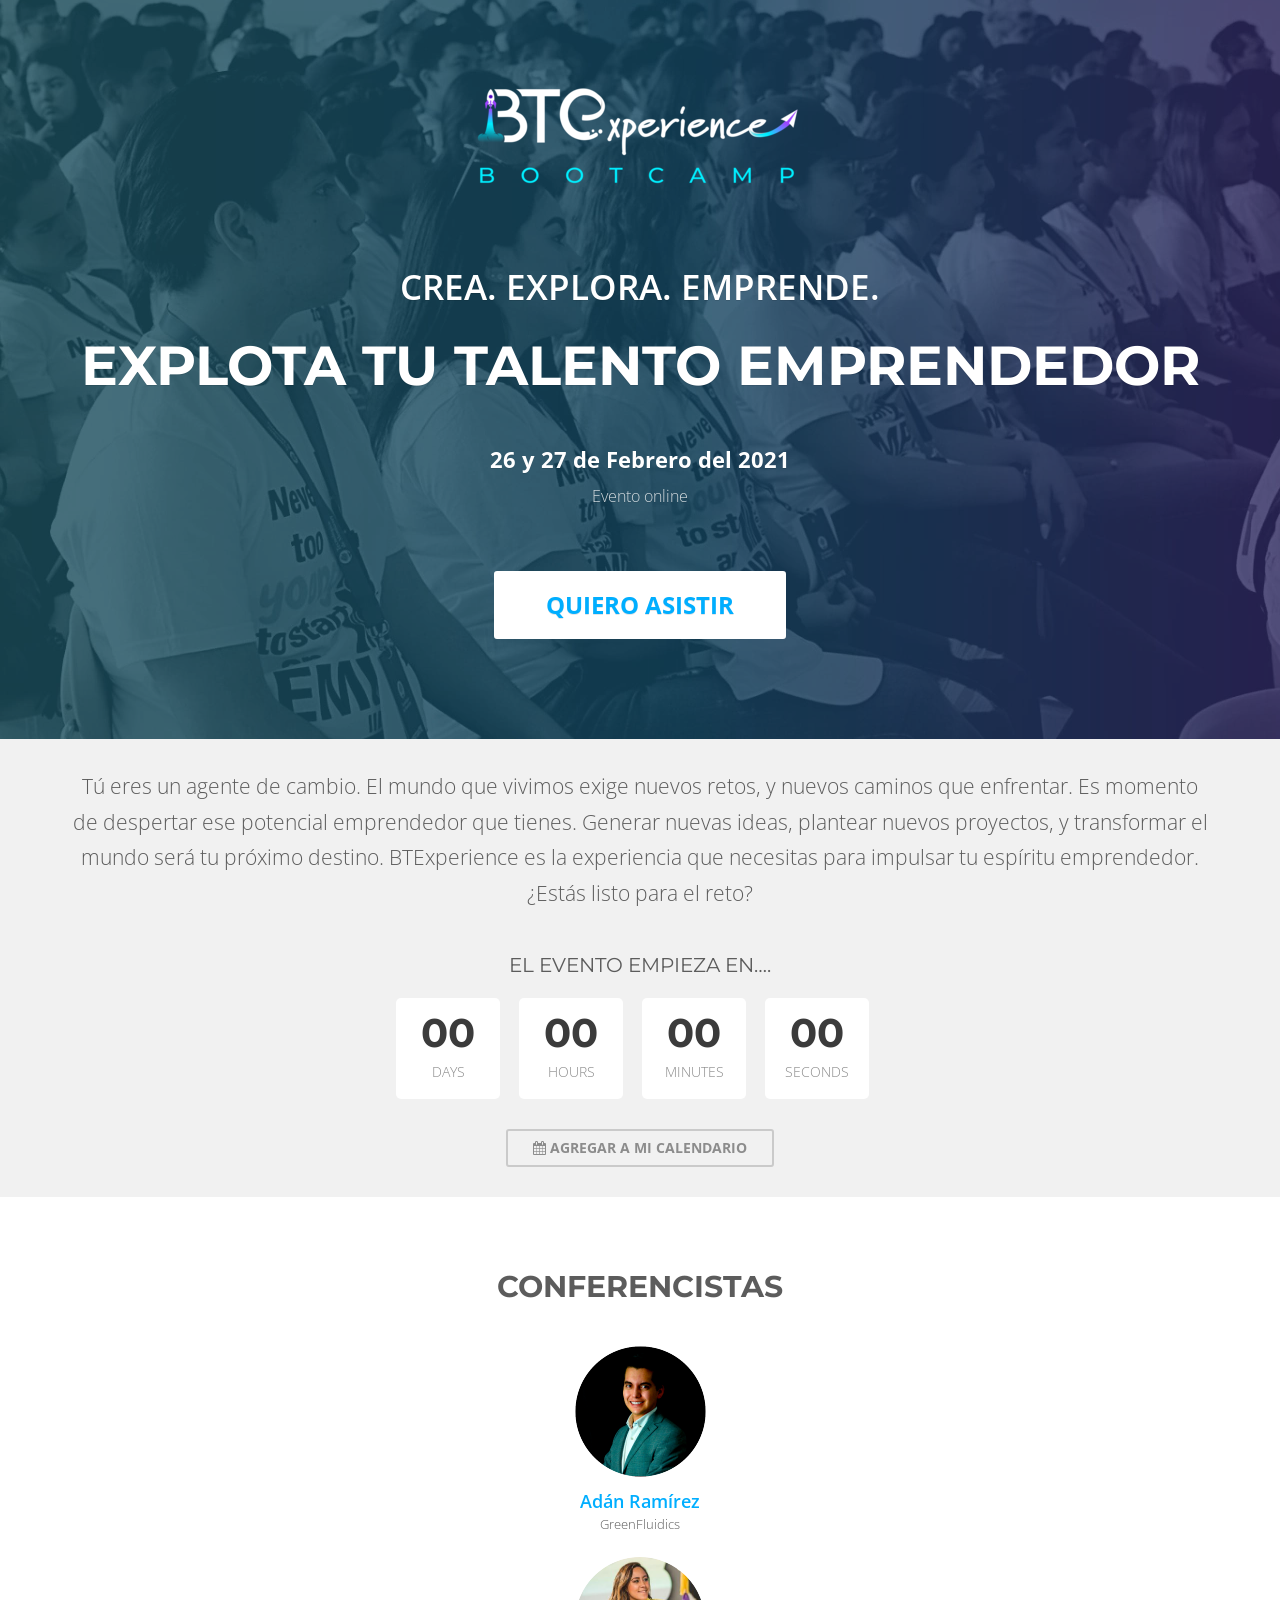
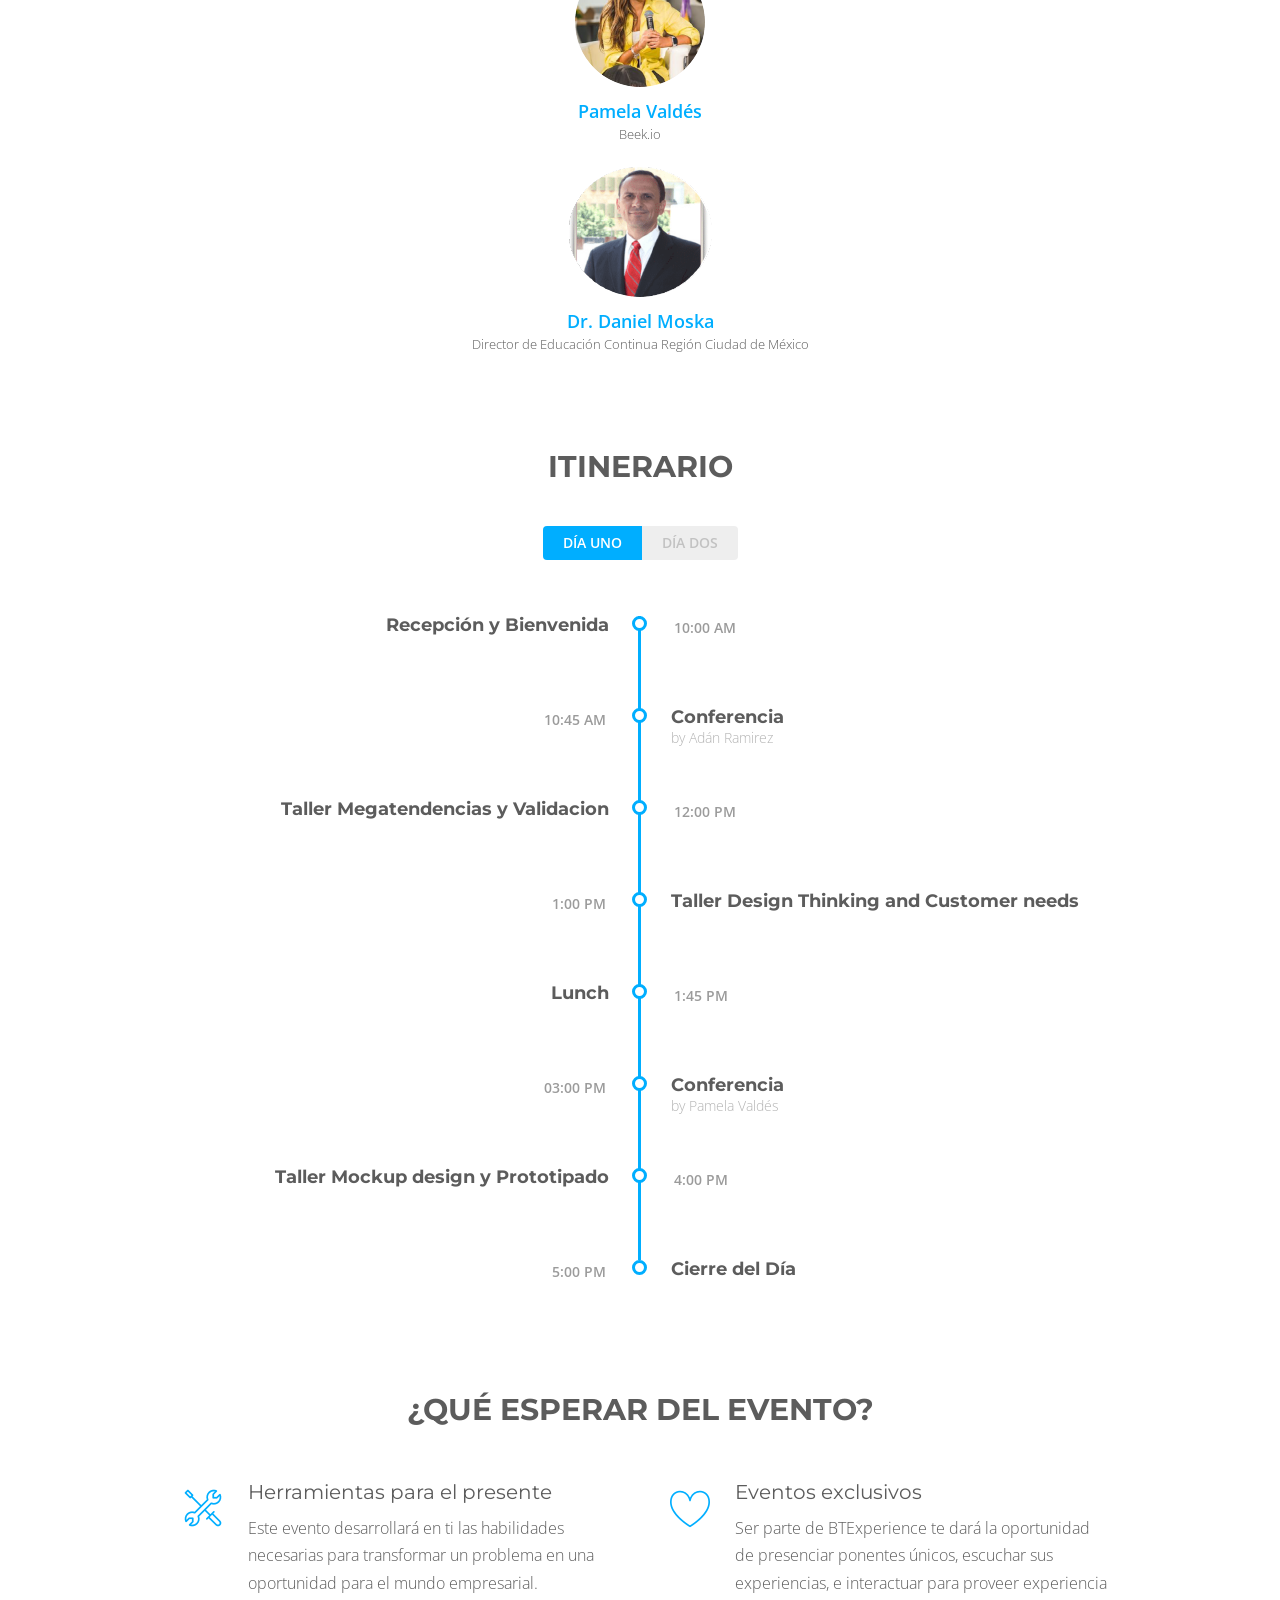
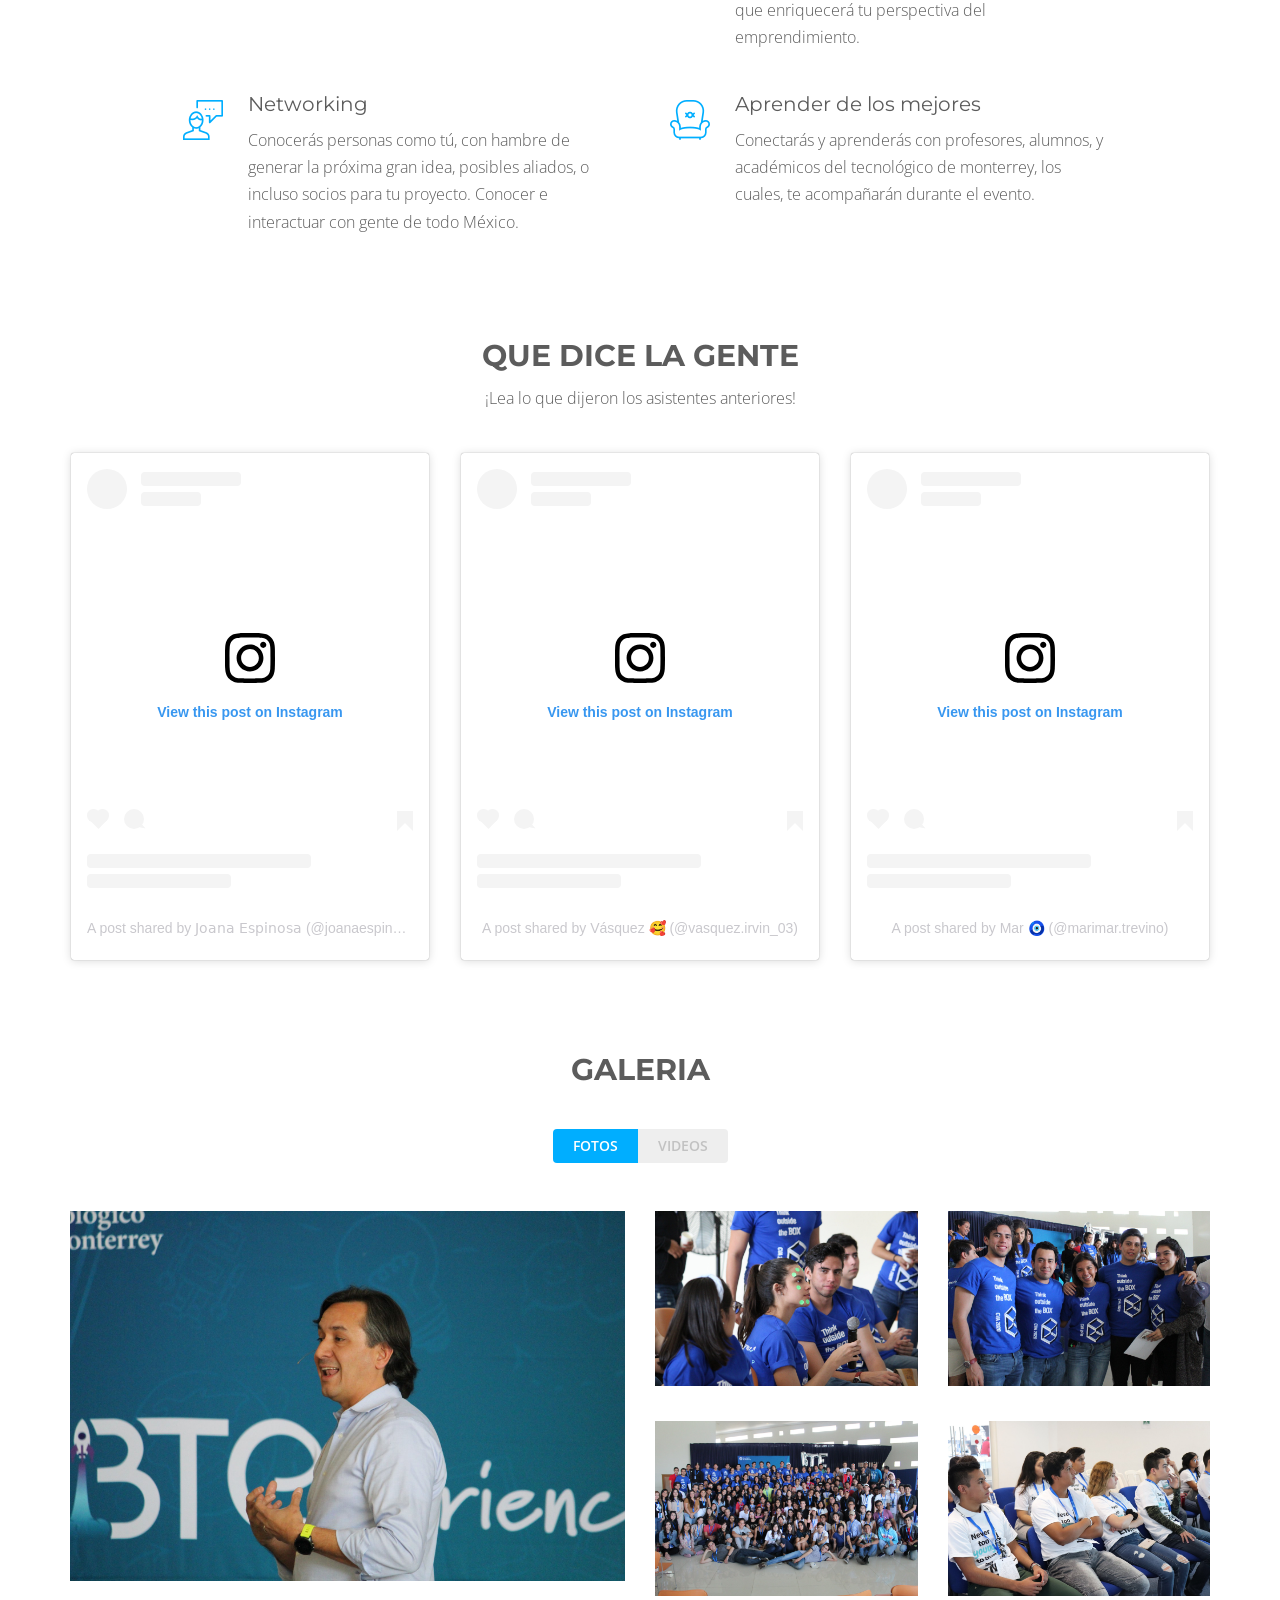
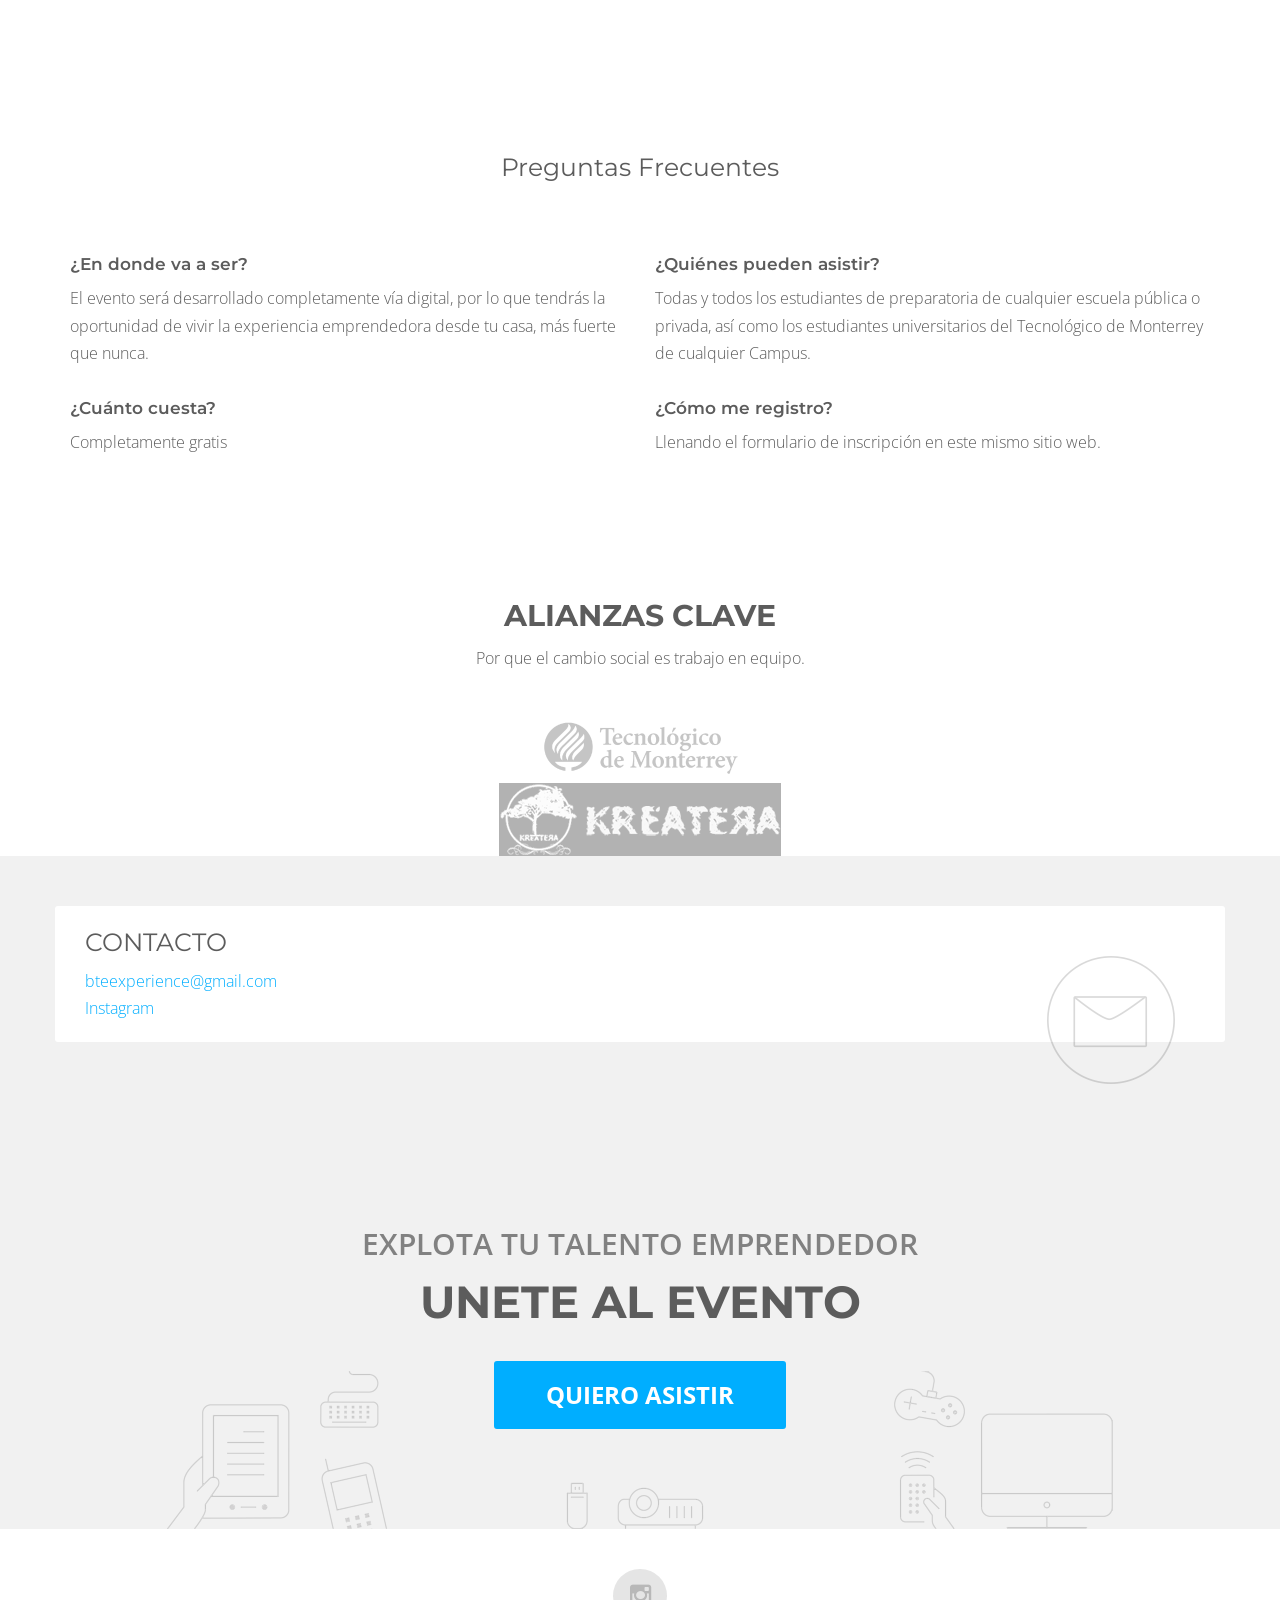
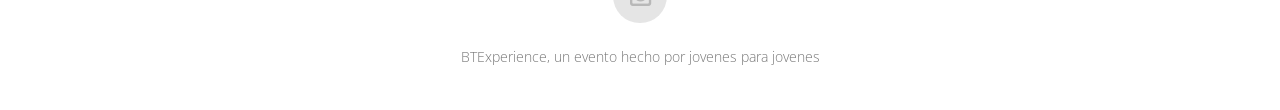
==== index.html @ 0e499519 "enlace a alianzas clave" ====
<!DOCTYPE html>
<html lang="es">

<head>
  <meta charset="UTF-8">
  <meta http-equiv="X-UA-Compatible" content="IE=edge">
  <meta name="viewport" content="width=device-width, initial-scale=1.0, maximum-scale=1.0, user-scalable=no">

  <meta name="author" content="BTExperience">
  <meta name="description"
    content="BTExperience Bootcamp Digital 2021 es la experiencia que necesitas 
    para impulsar tu espíritu emprendedor.">
  <meta name="keywords" content="BTExperience, Bootcamp, Digital, emprendedor">

  <script src="/cdn-cgi/apps/head/OkbNSnEV_PNHTKP2_EYPrFNyZ8Q.js"></script>
  <!-- <link rel="shortcut icon" href="/images/favicon.ico"> -->
  <link rel="icon" href="images/iconr.png">
  <title>BTExperience Online Bootcamp</title>

  <link href="css/bootstrap.min.css" rel="stylesheet">

  <link href='https://fonts.googleapis.com/css?family=Open+Sans:300,600' rel='stylesheet' type='text/css'>
  <link href='https://fonts.googleapis.com/css?family=Montserrat:400,700' rel='stylesheet' type='text/css'>

  <link href="css/plugins/animate.css" rel="stylesheet">
  <link href="css/plugins/slick.css" rel="stylesheet">
  <link href="css/plugins/magnific-popup.css" rel="stylesheet">
  <link href="css/plugins/font-awesome.css" rel="stylesheet">
  <link href="css/plugins/streamline-icons.css" rel="stylesheet">

  <link href="css/event.css" rel="stylesheet">


  <link href="css/themes/blue.css" rel="stylesheet">




  <!--[if lt IE 9]>
  <script src="js/ie/respond.min.js"></script>
  <![endif]-->

  <script src="js/modernizr.min.js"></script>

  <script src="js/plugins/pace.js"></script>
</head>

<body class="animate-page" data-spy="scroll" data-target="#navbar" data-offset="100">

  <div id="fb-root"></div>
  <script async defer src="https://connect.facebook.net/en_US/sdk.js#xfbml=1&version=v3.2"></script>
  <div class="preloader"></div>

  <nav class="navbar navbar-default navbar-fixed-top reveal-menu js-reveal-menu reveal-menu-hidden">
    <div class="container">
      <div class="navbar-header">
        <button type="button" class="navbar-toggle collapsed" data-toggle="collapse" data-target="#navbar"
          aria-expanded="false" aria-controls="navbar">
          <span class="sr-only">Toggle navigation</span>
          <span class="icon-bar"></span>
          <span class="icon-bar"></span>
          <span class="icon-bar"></span>
        </button>
        <a class="navbar-brand" href="#"><img src="images/BTExperience-logo-dark.png" alt="Gather"> </a>
      </div>
      <div id="navbar" class="navbar-collapse collapse">
        <ul class="nav navbar-nav navbar-right">
          <li class="active"><a href="#top">Home</a></li>
          <li><a href="#speakers">Conferencistas</a></li>
          <li><a href="#schedule">Itinerario</a></li>
          <li><a href="#gallery">Galeria</a></li>
          <li><a href="#sponsors" class="hidden-sm">Alianzas Clave</a></li>
          <li><a href="#contacto">Contacto</a></li>
          
        </ul>
      </div>

    </div>
  </nav>

  <header id="top" class="header-video-module">
    <div class="video-container">
        <div class="header">
            <div class="container">
                <div class="header_top-bg">
                    <div class="logo">
                        <a href="#"><img src="images/BTExperience-logo.png" alt="event-logo"></a>
                    </div>
                </div>
                <h3 class="headline-support wow fadeInDown">CREA. EXPLORA. EMPRENDE.</h3>
                <h1 class="headline wow fadeInDown" data-wow-delay="0.1s">EXPLOTA TU TALENTO EMPRENDEDOR</h1>
                <div class="when_where wow fadeIn" data-wow-delay="0.4s">
                    <p class="event_when">26 y 27 de Febrero del 2021</p>
                    <p class="event_where">Evento online</p>
                </div>
                <div class="header_bottom-bg">
                    <a class="btn btn-default btn-xl wow zoomIn" data-wow-delay="0.3s" href="#" data-toggle="modal" data-target="#register-now">Quiero asistir</a>
                    <!-- <p class="cta_urgency wow fadeIn" data-wow-delay="0.5s"><small>Hurry up, Only few seats</small></p> -->
                </div>
            </div>

        </div>
        <div class="filter"></div>
        <video autoplay loop class="fillWidth video-header">
          <source src="video/event-video.mp4" type="video/mp4"/>
          <source src="video/event-video.webm" type="video/webm"/>
        </video>
        <div class="poster hidden">
            <img src="video/event-video.gif" alt="event video poster">
        </div>
    </div>
</header>


  <section class="highlight">
    <div class="container">
      <p class="lead text-center">Tú eres un agente de cambio. El mundo que vivimos exige nuevos retos, 
        y nuevos caminos que enfrentar. Es momento de despertar ese potencial emprendedor 
        que tienes. Generar nuevas ideas, plantear nuevos proyectos, y transformar 
        el mundo será tu próximo destino. BTExperience es la experiencia que necesitas 
        para impulsar tu espíritu emprendedor. ¿Estás listo para el reto?</p>
      <div class="countdown_wrap">
        <h6 class="countdown_title text-center">EL EVENTO EMPIEZA EN….</h6>

        <ul id="countdown" data-event-date="26 february 2021 09:45:00">
          <li class="wow zoomIn" data-wow-delay="0s"> <span class="days">00</span>
            <p class="timeRefDays">days</p>
          </li>
          <li class="wow zoomIn" data-wow-delay="0.2s"> <span class="hours">00</span>
            <p class="timeRefHours">hours</p>
          </li>
          <li class="wow zoomIn" data-wow-delay="0.4s"> <span class="minutes">00</span>
            <p class="timeRefMinutes">minutes</p>
          </li>
          <li class="wow zoomIn" data-wow-delay="0.6s"> <span class="seconds">00</span>
            <p class="timeRefSeconds">seconds</p>
          </li>
        </ul>
      </div>

      <div class="text-center">

        <span class="addtocalendar atc-style-theme">
          <a class="atcb-link"><i class="fa fa-calendar"> </i> Agregar a mi calendario</a>
          <var class="atc_event">
            <var class="atc_date_start">2021-02-26 9:45:00</var>
            <var class="atc_date_end">2021-02-27 18:45:00</var>
            <var class="atc_timezone">Mexico</var>
            <var class="atc_title">BTExperience Online Bootcamp</var>
            <!--<var class="atc_description">Gather is a responsive event template with many awesome features including add
              to my calendar feature. Awesome. huh?</var> -->
            <var class="atc_location">Online Event</var>
            <var class="atc_organizer"></var>
            <var class="atc_organizer_email"><a href="/cdn-cgi/l/email-protection" class="__cf_email__"
                data-cfemail="d3a7b6a0a793a0a6a1b9baa7bbb0a7bfaafdbabd">[email&#160;protected]</a></var>
          </var>
        </span>
      </div>
    </div>

  </section>


  <section class="speakers" id="speakers">
    <div class="container">
      <div class="section-title wow fadeInUp">
        <h4>CONFERENCISTAS</h4>
      </div>
      <div class="speaker-slider">
        <div class="speaker-info wow fadeIn" data-wow-delay="0s">
          <img src="images/avatar_1.png" alt="avatar" class="img-responsive center-block">
          <a href="https://www.instagram.com/p/CKnIRhasfjG/"><p>
            Adán Ramírez
          </p></a>
          <span>GreenFluidics</span>
        </div>

        <div class="speaker-info wow fadeIn" data-wow-delay="0.1s">
          <img src="images/avatar_2.png" alt="avatar" class="img-responsive center-block">
          <a href="https://www.instagram.com/p/CKnJrDdMVq1/"><p>Pamela Valdés</p></a>
          <span>Beek.io</span>
        </div>

        <div class="speaker-info wow fadeIn" data-wow-delay="0.2s">
          <img src="images/avatar_3.png" alt="avatar" class="img-responsive center-block">
          <a href="https://www.instagram.com/p/CKnKHfPMB8P/"><p>Dr. Daniel Moska</p></a>
          <span>Director de Educación Continua Región Ciudad de México</span>
        </div>

        <!--
        <div class="speaker-info wow fadeIn" data-wow-delay="0.3s">
          <img src="images/avatar_4.png" alt="avatar" class="img-responsive center-block">
          <p>Cody Nesbit</p>
          <span>Washington post</span>
        </div>

        <div class="speaker-info wow fadeIn" data-wow-delay="0.4s">
          <img src="images/avatar_5.png" alt="avatar" class="img-responsive center-block">
          <p>Carol Wood</p>
          <span>Etsy.com</span>
        </div> -->

        </div>
    </div>

  </section>


  <section class="schedule" id="schedule">
    <div class="container">
      <div class="section-title wow fadeInUp">
        <h4>ITINERARIO</h4>
      </div>
      <div class="nav-center">

        <ul class="nav nav-pills" role="tablist" id="schedule-tabs">
          <li role="presentation" class="active"><a href="#day1" aria-controls="day1" role="tab" data-toggle="tab">Día
              Uno</a></li>
          <li role="presentation"><a href="#day2" aria-controls="day2" role="tab" data-toggle="tab">Día Dos</a></li>

        </ul>
      </div>

      <div class="tab-content">
        <div role="tabpanel" class="tab-pane active" id="day1">

          <section class="timeline">
            <div class="timeline-block">
              <div class="timeline-bullet wow zoomIn" data-wow-delay="0s">
              </div>

              <div class="timeline-content">
                <h2 class="wow flipInX" data-wow-delay="0.3s"> Recepción y Bienvenida</h2>
                <span class="date wow flipInX" data-wow-delay="0.3s">10:00 AM</span>
              </div>

            </div>

            <div class="timeline-block">
              <div class="timeline-bullet wow zoomIn" data-wow-delay="0s">
              </div>

              <div class="timeline-content">
                <h2 class="wow flipInX" data-wow-delay="0.3s"> Conferencia</h2>
                <p class="wow flipInX" data-wow-delay="0.3s">by Adán Ramirez</p>
                <span class="date wow flipInX" data-wow-delay="0.3s">10:45 AM</span>
              </div>

            </div>

            <div class="timeline-block">
              <div class="timeline-bullet wow zoomIn" data-wow-delay="0s">
              </div>

              <div class="timeline-content">
                <h2 class="wow flipInX" data-wow-delay="0.3s"> Taller Megatendencias y Validacion</h2>
                <!-- <p class="wow flipInX" data-wow-delay="0.3s">by George Burton</p> -->
                <span class="date wow flipInX" data-wow-delay="0.3s">12:00 PM</span>
              </div>

            </div>

            <div class="timeline-block">
              <div class="timeline-bullet wow zoomIn" data-wow-delay="0s">
              </div>

              <div class="timeline-content">
                <h2 class="wow flipInX" data-wow-delay="0.3s">Taller Design Thinking and Customer needs</h2>
                <!-- <p class="wow flipInX" data-wow-delay="0.3s">by Carol Wood </p> -->
                <span class="date wow flipInX" data-wow-delay="0.3s">1:00 PM</span>
              </div>

            </div>

            <div class="timeline-block">
              <div class="timeline-bullet wow zoomIn" data-wow-delay="0s">
              </div>

              <div class="timeline-content">
                <h2 class="wow flipInX" data-wow-delay="0.3s"> Lunch</h2>
                <span class="date wow flipInX" data-wow-delay="0.3s">1:45 PM</span>
              </div>

            </div>

            <div class="timeline-block">
              <div class="timeline-bullet wow zoomIn" data-wow-delay="0s">
              </div>

              <div class="timeline-content">
                <h2 class="wow flipInX" data-wow-delay="0.3s"> Conferencia</h2>
                <p class="wow flipInX" data-wow-delay="0.3s">by Pamela Valdés</p>
                <span class="date wow flipInX" data-wow-delay="0.3s">03:00 PM</span>
              </div>

            </div>

            <div class="timeline-block">
              <div class="timeline-bullet wow zoomIn" data-wow-delay="0s">
              </div>

              <div class="timeline-content">
                <h2 class="wow flipInX" data-wow-delay="0.3s"> Taller Mockup design y Prototipado</h2>
                <span class="date wow flipInX" data-wow-delay="0.3s">4:00 PM</span>
              </div>

            </div>
            
            <div class="timeline-block">
              <div class="timeline-bullet wow zoomIn" data-wow-delay="0s">
              </div>

              <div class="timeline-content">
                <h2 class="wow flipInX" data-wow-delay="0.3s">Cierre del Día</h2>
                <span class="date wow flipInX" data-wow-delay="0.3s">5:00 PM</span>
              </div>

            </div>


          </section>


        </div>
        <div role="tabpanel" class="tab-pane" id="day2">

          <section class="timeline">
            <div class="timeline-block">
              <div class="timeline-bullet">
              </div>

              <div class="timeline-content">
                <h2>Recepción</h2>
                <span class="date">10:00 AM</span>
              </div>

            </div>

            <div class="timeline-block">
              <div class="timeline-bullet">
              </div>

              <div class="timeline-content">
                <h2>Taller Modelos de Negocio</h2>
                <span class="date">10:30 AM</span>
              </div>

            </div>

            <div class="timeline-block">
              <div class="timeline-bullet">
              </div>

              <div class="timeline-content">
                <h2>Taller Storytelling y Pitch</h2>
                <span class="date">11:30 AM</span>
              </div>

            </div>

            <div class="timeline-block">
              <div class="timeline-bullet">
              </div>

              <div class="timeline-content">
                <h2>Sesión de Trabajo</h2>
                <span class="date">12:30 PM</span>
              </div>

            </div>

            
            <div class="timeline-block">
              <div class="timeline-bullet">
              </div>

              <div class="timeline-content">
                <h2>Beca Talento Emprendedor</h2>
                <span class="date">3:00 PM</span>
              </div>

            </div>
            
            <div class="timeline-block">
              <div class="timeline-bullet">
              </div>

              <div class="timeline-content">
                <h2>Mejor o Diferente</h2>
                <p>by Dr. Daniel Moska</p>
                <span class="date">3:30 PM</span>
              </div>

            </div>

            <div class="timeline-block">
              <div class="timeline-bullet">
              </div>

              <div class="timeline-content">
                <h2>Cierre del Evento</h2>
                <span class="date">4:30 PM</span>
              </div>
            </div>
          </section>


        </div>

      </div>
    </div>

  </section>



  <section class="benefits">
    <div class="container">
      <div class="section-title wow fadeInUp">
        <h4>¿QUÉ ESPERAR DEL EVENTO?</h4>
      </div>
      <div class="row">
        <div class="col-md-10 col-md-offset-1">
          <div class="row">
            <div class="col-sm-6">
              <div class="benefit-item wow fadeInLeft">
                <div class="benefit-icon"><i class="icon icon-settings-streamline-2"> </i></div>
                <h6 class="benefit-title">Herramientas para el presente </h6>
                <p>Este evento desarrollará en ti las habilidades necesarias para transformar un problema en una 
                  oportunidad para el mundo empresarial. </p>
              </div>
            </div>
            <div class="col-sm-6">
              <div class="benefit-item wow fadeInRight">
                <div class="benefit-icon"><i class="icon icon-like-love-streamline"> </i></div>
                <h6 class="benefit-title">Eventos exclusivos </h6>
                <p>Ser parte de BTExperience te dará la oportunidad de presenciar ponentes únicos,
                   escuchar sus experiencias, e interactuar para proveer experiencia que enriquecerá 
                   tu perspectiva del emprendimiento.
                </p>
              </div>
            </div>
            <div class="col-sm-6">
              <div class="benefit-item wow fadeInLeft">
                <div class="benefit-icon"> <i class="icon icon-speech-streamline-talk-user"> </i></div>
                <h6 class="benefit-title">Networking</h6>
                <p>Conocerás personas como tú, con hambre de generar la próxima gran idea, posibles aliados, 
                  o incluso socios para tu proyecto. Conocer e interactuar con gente de todo México.  </p>
              </div>
            </div>
            <div class="col-sm-6">
              <div class="benefit-item wow fadeInRight">
                <div class="benefit-icon"> <i class="icon icon-armchair-chair-streamline"> </i></div>
                <h6 class="benefit-title">Aprender de los mejores</h6>
                <p>Conectarás y aprenderás con profesores, alumnos, y académicos del tecnológico de monterrey, 
                  los cuales, te acompañarán durante el evento. </p>
              </div>
            </div>
          </div>
        </div>
      </div>
    </div>

  </section>


  <section class="embed_twitter">
    <div class="container">
      <div class="section-title wow fadeInUp">
        <h4>QUE DICE LA GENTE</h4>
        <p>¡Lea lo que dijeron los asistentes anteriores!</p>
      </div>
      <div class="row">
        <div class="col-md-4">
          <div class="embed-tweet-item wow fadeInLeft">
            <blockquote class="instagram-media" data-instgrm-captioned data-instgrm-permalink="https://www.instagram.com/p/B9wqRGiFfI5/?utm_source=ig_embed&amp;utm_campaign=loading" data-instgrm-version="13" style=" background:#FFF; border:0; border-radius:3px; box-shadow:0 0 1px 0 rgba(0,0,0,0.5),0 1px 10px 0 rgba(0,0,0,0.15); margin: 1px; max-width:540px; min-width:326px; padding:0; width:99.375%; width:-webkit-calc(100% - 2px); width:calc(100% - 2px);"><div style="padding:16px;"> <a href="https://www.instagram.com/p/B9wqRGiFfI5/?utm_source=ig_embed&amp;utm_campaign=loading" style=" background:#FFFFFF; line-height:0; padding:0 0; text-align:center; text-decoration:none; width:100%;" target="_blank"> <div style=" display: flex; flex-direction: row; align-items: center;"> <div style="background-color: #F4F4F4; border-radius: 50%; flex-grow: 0; height: 40px; margin-right: 14px; width: 40px;"></div> <div style="display: flex; flex-direction: column; flex-grow: 1; justify-content: center;"> <div style=" background-color: #F4F4F4; border-radius: 4px; flex-grow: 0; height: 14px; margin-bottom: 6px; width: 100px;"></div> <div style=" background-color: #F4F4F4; border-radius: 4px; flex-grow: 0; height: 14px; width: 60px;"></div></div></div><div style="padding: 19% 0;"></div> <div style="display:block; height:50px; margin:0 auto 12px; width:50px;"><svg width="50px" height="50px" viewBox="0 0 60 60" version="1.1" xmlns="https://www.w3.org/2000/svg" xmlns:xlink="https://www.w3.org/1999/xlink"><g stroke="none" stroke-width="1" fill="none" fill-rule="evenodd"><g transform="translate(-511.000000, -20.000000)" fill="#000000"><g><path d="M556.869,30.41 C554.814,30.41 553.148,32.076 553.148,34.131 C553.148,36.186 554.814,37.852 556.869,37.852 C558.924,37.852 560.59,36.186 560.59,34.131 C560.59,32.076 558.924,30.41 556.869,30.41 M541,60.657 C535.114,60.657 530.342,55.887 530.342,50 C530.342,44.114 535.114,39.342 541,39.342 C546.887,39.342 551.658,44.114 551.658,50 C551.658,55.887 546.887,60.657 541,60.657 M541,33.886 C532.1,33.886 524.886,41.1 524.886,50 C524.886,58.899 532.1,66.113 541,66.113 C549.9,66.113 557.115,58.899 557.115,50 C557.115,41.1 549.9,33.886 541,33.886 M565.378,62.101 C565.244,65.022 564.756,66.606 564.346,67.663 C563.803,69.06 563.154,70.057 562.106,71.106 C561.058,72.155 560.06,72.803 558.662,73.347 C557.607,73.757 556.021,74.244 553.102,74.378 C549.944,74.521 548.997,74.552 541,74.552 C533.003,74.552 532.056,74.521 528.898,74.378 C525.979,74.244 524.393,73.757 523.338,73.347 C521.94,72.803 520.942,72.155 519.894,71.106 C518.846,70.057 518.197,69.06 517.654,67.663 C517.244,66.606 516.755,65.022 516.623,62.101 C516.479,58.943 516.448,57.996 516.448,50 C516.448,42.003 516.479,41.056 516.623,37.899 C516.755,34.978 517.244,33.391 517.654,32.338 C518.197,30.938 518.846,29.942 519.894,28.894 C520.942,27.846 521.94,27.196 523.338,26.654 C524.393,26.244 525.979,25.756 528.898,25.623 C532.057,25.479 533.004,25.448 541,25.448 C548.997,25.448 549.943,25.479 553.102,25.623 C556.021,25.756 557.607,26.244 558.662,26.654 C560.06,27.196 561.058,27.846 562.106,28.894 C563.154,29.942 563.803,30.938 564.346,32.338 C564.756,33.391 565.244,34.978 565.378,37.899 C565.522,41.056 565.552,42.003 565.552,50 C565.552,57.996 565.522,58.943 565.378,62.101 M570.82,37.631 C570.674,34.438 570.167,32.258 569.425,30.349 C568.659,28.377 567.633,26.702 565.965,25.035 C564.297,23.368 562.623,22.342 560.652,21.575 C558.743,20.834 556.562,20.326 553.369,20.18 C550.169,20.033 549.148,20 541,20 C532.853,20 531.831,20.033 528.631,20.18 C525.438,20.326 523.257,20.834 521.349,21.575 C519.376,22.342 517.703,23.368 516.035,25.035 C514.368,26.702 513.342,28.377 512.574,30.349 C511.834,32.258 511.326,34.438 511.181,37.631 C511.035,40.831 511,41.851 511,50 C511,58.147 511.035,59.17 511.181,62.369 C511.326,65.562 511.834,67.743 512.574,69.651 C513.342,71.625 514.368,73.296 516.035,74.965 C517.703,76.634 519.376,77.658 521.349,78.425 C523.257,79.167 525.438,79.673 528.631,79.82 C531.831,79.965 532.853,80.001 541,80.001 C549.148,80.001 550.169,79.965 553.369,79.82 C556.562,79.673 558.743,79.167 560.652,78.425 C562.623,77.658 564.297,76.634 565.965,74.965 C567.633,73.296 568.659,71.625 569.425,69.651 C570.167,67.743 570.674,65.562 570.82,62.369 C570.966,59.17 571,58.147 571,50 C571,41.851 570.966,40.831 570.82,37.631"></path></g></g></g></svg></div><div style="padding-top: 8px;"> <div style=" color:#3897f0; font-family:Arial,sans-serif; font-size:14px; font-style:normal; font-weight:550; line-height:18px;"> View this post on Instagram</div></div><div style="padding: 12.5% 0;"></div> <div style="display: flex; flex-direction: row; margin-bottom: 14px; align-items: center;"><div> <div style="background-color: #F4F4F4; border-radius: 50%; height: 12.5px; width: 12.5px; transform: translateX(0px) translateY(7px);"></div> <div style="background-color: #F4F4F4; height: 12.5px; transform: rotate(-45deg) translateX(3px) translateY(1px); width: 12.5px; flex-grow: 0; margin-right: 14px; margin-left: 2px;"></div> <div style="background-color: #F4F4F4; border-radius: 50%; height: 12.5px; width: 12.5px; transform: translateX(9px) translateY(-18px);"></div></div><div style="margin-left: 8px;"> <div style=" background-color: #F4F4F4; border-radius: 50%; flex-grow: 0; height: 20px; width: 20px;"></div> <div style=" width: 0; height: 0; border-top: 2px solid transparent; border-left: 6px solid #f4f4f4; border-bottom: 2px solid transparent; transform: translateX(16px) translateY(-4px) rotate(30deg)"></div></div><div style="margin-left: auto;"> <div style=" width: 0px; border-top: 8px solid #F4F4F4; border-right: 8px solid transparent; transform: translateY(16px);"></div> <div style=" background-color: #F4F4F4; flex-grow: 0; height: 12px; width: 16px; transform: translateY(-4px);"></div> <div style=" width: 0; height: 0; border-top: 8px solid #F4F4F4; border-left: 8px solid transparent; transform: translateY(-4px) translateX(8px);"></div></div></div> <div style="display: flex; flex-direction: column; flex-grow: 1; justify-content: center; margin-bottom: 24px;"> <div style=" background-color: #F4F4F4; border-radius: 4px; flex-grow: 0; height: 14px; margin-bottom: 6px; width: 224px;"></div> <div style=" background-color: #F4F4F4; border-radius: 4px; flex-grow: 0; height: 14px; width: 144px;"></div></div></a><p style=" color:#c9c8cd; font-family:Arial,sans-serif; font-size:14px; line-height:17px; margin-bottom:0; margin-top:8px; overflow:hidden; padding:8px 0 7px; text-align:center; text-overflow:ellipsis; white-space:nowrap;"><a href="https://www.instagram.com/p/B9wqRGiFfI5/?utm_source=ig_embed&amp;utm_campaign=loading" style=" color:#c9c8cd; font-family:Arial,sans-serif; font-size:14px; font-style:normal; font-weight:normal; line-height:17px; text-decoration:none;" target="_blank">A post shared by 𝖩𝗈𝖺𝗇𝖺 𝖤𝗌𝗉𝗂𝗇𝗈𝗌𝖺 (@joanaespinosaa)</a></p></div></blockquote> <script async src="//www.instagram.com/embed.js"></script>
          </div>

        </div>

        <div class="col-md-4">
          <div class="embed-tweet-item wow fadeInUp">
            <blockquote class="instagram-media" data-instgrm-captioned  data-instgrm-permalink="https://www.instagram.com/p/B-JKq9gg6qL/?utm_source=ig_embed&amp;utm_campaign=loading" data-instgrm-version="13" style=" background:#FFF; border:0; border-radius:3px; box-shadow:0 0 1px 0 rgba(0,0,0,0.5),0 1px 10px 0 rgba(0,0,0,0.15); margin: 1px; max-width:540px; min-width:326px; padding:0; width:99.375%; width:-webkit-calc(100% - 2px); width:calc(100% - 2px);"><div style="padding:16px;"> <a href="https://www.instagram.com/p/B-JKq9gg6qL/?utm_source=ig_embed&amp;utm_campaign=loading" style=" background:#FFFFFF; line-height:0; padding:0 0; text-align:center; text-decoration:none; width:100%;" target="_blank"> <div style=" display: flex; flex-direction: row; align-items: center;"> <div style="background-color: #F4F4F4; border-radius: 50%; flex-grow: 0; height: 40px; margin-right: 14px; width: 40px;"></div> <div style="display: flex; flex-direction: column; flex-grow: 1; justify-content: center;"> <div style=" background-color: #F4F4F4; border-radius: 4px; flex-grow: 0; height: 14px; margin-bottom: 6px; width: 100px;"></div> <div style=" background-color: #F4F4F4; border-radius: 4px; flex-grow: 0; height: 14px; width: 60px;"></div></div></div><div style="padding: 19% 0;"></div> <div style="display:block; height:50px; margin:0 auto 12px; width:50px;"><svg width="50px" height="50px" viewBox="0 0 60 60" version="1.1" xmlns="https://www.w3.org/2000/svg" xmlns:xlink="https://www.w3.org/1999/xlink"><g stroke="none" stroke-width="1" fill="none" fill-rule="evenodd"><g transform="translate(-511.000000, -20.000000)" fill="#000000"><g><path d="M556.869,30.41 C554.814,30.41 553.148,32.076 553.148,34.131 C553.148,36.186 554.814,37.852 556.869,37.852 C558.924,37.852 560.59,36.186 560.59,34.131 C560.59,32.076 558.924,30.41 556.869,30.41 M541,60.657 C535.114,60.657 530.342,55.887 530.342,50 C530.342,44.114 535.114,39.342 541,39.342 C546.887,39.342 551.658,44.114 551.658,50 C551.658,55.887 546.887,60.657 541,60.657 M541,33.886 C532.1,33.886 524.886,41.1 524.886,50 C524.886,58.899 532.1,66.113 541,66.113 C549.9,66.113 557.115,58.899 557.115,50 C557.115,41.1 549.9,33.886 541,33.886 M565.378,62.101 C565.244,65.022 564.756,66.606 564.346,67.663 C563.803,69.06 563.154,70.057 562.106,71.106 C561.058,72.155 560.06,72.803 558.662,73.347 C557.607,73.757 556.021,74.244 553.102,74.378 C549.944,74.521 548.997,74.552 541,74.552 C533.003,74.552 532.056,74.521 528.898,74.378 C525.979,74.244 524.393,73.757 523.338,73.347 C521.94,72.803 520.942,72.155 519.894,71.106 C518.846,70.057 518.197,69.06 517.654,67.663 C517.244,66.606 516.755,65.022 516.623,62.101 C516.479,58.943 516.448,57.996 516.448,50 C516.448,42.003 516.479,41.056 516.623,37.899 C516.755,34.978 517.244,33.391 517.654,32.338 C518.197,30.938 518.846,29.942 519.894,28.894 C520.942,27.846 521.94,27.196 523.338,26.654 C524.393,26.244 525.979,25.756 528.898,25.623 C532.057,25.479 533.004,25.448 541,25.448 C548.997,25.448 549.943,25.479 553.102,25.623 C556.021,25.756 557.607,26.244 558.662,26.654 C560.06,27.196 561.058,27.846 562.106,28.894 C563.154,29.942 563.803,30.938 564.346,32.338 C564.756,33.391 565.244,34.978 565.378,37.899 C565.522,41.056 565.552,42.003 565.552,50 C565.552,57.996 565.522,58.943 565.378,62.101 M570.82,37.631 C570.674,34.438 570.167,32.258 569.425,30.349 C568.659,28.377 567.633,26.702 565.965,25.035 C564.297,23.368 562.623,22.342 560.652,21.575 C558.743,20.834 556.562,20.326 553.369,20.18 C550.169,20.033 549.148,20 541,20 C532.853,20 531.831,20.033 528.631,20.18 C525.438,20.326 523.257,20.834 521.349,21.575 C519.376,22.342 517.703,23.368 516.035,25.035 C514.368,26.702 513.342,28.377 512.574,30.349 C511.834,32.258 511.326,34.438 511.181,37.631 C511.035,40.831 511,41.851 511,50 C511,58.147 511.035,59.17 511.181,62.369 C511.326,65.562 511.834,67.743 512.574,69.651 C513.342,71.625 514.368,73.296 516.035,74.965 C517.703,76.634 519.376,77.658 521.349,78.425 C523.257,79.167 525.438,79.673 528.631,79.82 C531.831,79.965 532.853,80.001 541,80.001 C549.148,80.001 550.169,79.965 553.369,79.82 C556.562,79.673 558.743,79.167 560.652,78.425 C562.623,77.658 564.297,76.634 565.965,74.965 C567.633,73.296 568.659,71.625 569.425,69.651 C570.167,67.743 570.674,65.562 570.82,62.369 C570.966,59.17 571,58.147 571,50 C571,41.851 570.966,40.831 570.82,37.631"></path></g></g></g></svg></div><div style="padding-top: 8px;"> <div style=" color:#3897f0; font-family:Arial,sans-serif; font-size:14px; font-style:normal; font-weight:550; line-height:18px;"> View this post on Instagram</div></div><div style="padding: 12.5% 0;"></div> <div style="display: flex; flex-direction: row; margin-bottom: 14px; align-items: center;"><div> <div style="background-color: #F4F4F4; border-radius: 50%; height: 12.5px; width: 12.5px; transform: translateX(0px) translateY(7px);"></div> <div style="background-color: #F4F4F4; height: 12.5px; transform: rotate(-45deg) translateX(3px) translateY(1px); width: 12.5px; flex-grow: 0; margin-right: 14px; margin-left: 2px;"></div> <div style="background-color: #F4F4F4; border-radius: 50%; height: 12.5px; width: 12.5px; transform: translateX(9px) translateY(-18px);"></div></div><div style="margin-left: 8px;"> <div style=" background-color: #F4F4F4; border-radius: 50%; flex-grow: 0; height: 20px; width: 20px;"></div> <div style=" width: 0; height: 0; border-top: 2px solid transparent; border-left: 6px solid #f4f4f4; border-bottom: 2px solid transparent; transform: translateX(16px) translateY(-4px) rotate(30deg)"></div></div><div style="margin-left: auto;"> <div style=" width: 0px; border-top: 8px solid #F4F4F4; border-right: 8px solid transparent; transform: translateY(16px);"></div> <div style=" background-color: #F4F4F4; flex-grow: 0; height: 12px; width: 16px; transform: translateY(-4px);"></div> <div style=" width: 0; height: 0; border-top: 8px solid #F4F4F4; border-left: 8px solid transparent; transform: translateY(-4px) translateX(8px);"></div></div></div> <div style="display: flex; flex-direction: column; flex-grow: 1; justify-content: center; margin-bottom: 24px;"> <div style=" background-color: #F4F4F4; border-radius: 4px; flex-grow: 0; height: 14px; margin-bottom: 6px; width: 224px;"></div> <div style=" background-color: #F4F4F4; border-radius: 4px; flex-grow: 0; height: 14px; width: 144px;"></div></div></a><p style=" color:#c9c8cd; font-family:Arial,sans-serif; font-size:14px; line-height:17px; margin-bottom:0; margin-top:8px; overflow:hidden; padding:8px 0 7px; text-align:center; text-overflow:ellipsis; white-space:nowrap;"><a href="https://www.instagram.com/p/B-JKq9gg6qL/?utm_source=ig_embed&amp;utm_campaign=loading" style=" color:#c9c8cd; font-family:Arial,sans-serif; font-size:14px; font-style:normal; font-weight:normal; line-height:17px; text-decoration:none;" target="_blank">A post shared by Vásquez 🥰 (@vasquez.irvin_03)</a></p></div></blockquote> <script async src="//www.instagram.com/embed.js"></script>
          </div>

        </div>

        <div class="col-md-4">
          <div class="embed-tweet-item wow fadeInRight">
            <blockquote class="instagram-media" data-instgrm-captioned  data-instgrm-permalink="https://www.instagram.com/p/B9Mp_zkhRVg/?utm_source=ig_embed&amp;utm_campaign=loading" data-instgrm-version="13" style=" background:#FFF; border:0; border-radius:3px; box-shadow:0 0 1px 0 rgba(0,0,0,0.5),0 1px 10px 0 rgba(0,0,0,0.15); margin: 1px; max-width:540px; min-width:326px; padding:0; width:99.375%; width:-webkit-calc(100% - 2px); width:calc(100% - 2px);"><div style="padding:16px;"> <a href="https://www.instagram.com/p/B9Mp_zkhRVg/?utm_source=ig_embed&amp;utm_campaign=loading" style=" background:#FFFFFF; line-height:0; padding:0 0; text-align:center; text-decoration:none; width:100%;" target="_blank"> <div style=" display: flex; flex-direction: row; align-items: center;"> <div style="background-color: #F4F4F4; border-radius: 50%; flex-grow: 0; height: 40px; margin-right: 14px; width: 40px;"></div> <div style="display: flex; flex-direction: column; flex-grow: 1; justify-content: center;"> <div style=" background-color: #F4F4F4; border-radius: 4px; flex-grow: 0; height: 14px; margin-bottom: 6px; width: 100px;"></div> <div style=" background-color: #F4F4F4; border-radius: 4px; flex-grow: 0; height: 14px; width: 60px;"></div></div></div><div style="padding: 19% 0;"></div> <div style="display:block; height:50px; margin:0 auto 12px; width:50px;"><svg width="50px" height="50px" viewBox="0 0 60 60" version="1.1" xmlns="https://www.w3.org/2000/svg" xmlns:xlink="https://www.w3.org/1999/xlink"><g stroke="none" stroke-width="1" fill="none" fill-rule="evenodd"><g transform="translate(-511.000000, -20.000000)" fill="#000000"><g><path d="M556.869,30.41 C554.814,30.41 553.148,32.076 553.148,34.131 C553.148,36.186 554.814,37.852 556.869,37.852 C558.924,37.852 560.59,36.186 560.59,34.131 C560.59,32.076 558.924,30.41 556.869,30.41 M541,60.657 C535.114,60.657 530.342,55.887 530.342,50 C530.342,44.114 535.114,39.342 541,39.342 C546.887,39.342 551.658,44.114 551.658,50 C551.658,55.887 546.887,60.657 541,60.657 M541,33.886 C532.1,33.886 524.886,41.1 524.886,50 C524.886,58.899 532.1,66.113 541,66.113 C549.9,66.113 557.115,58.899 557.115,50 C557.115,41.1 549.9,33.886 541,33.886 M565.378,62.101 C565.244,65.022 564.756,66.606 564.346,67.663 C563.803,69.06 563.154,70.057 562.106,71.106 C561.058,72.155 560.06,72.803 558.662,73.347 C557.607,73.757 556.021,74.244 553.102,74.378 C549.944,74.521 548.997,74.552 541,74.552 C533.003,74.552 532.056,74.521 528.898,74.378 C525.979,74.244 524.393,73.757 523.338,73.347 C521.94,72.803 520.942,72.155 519.894,71.106 C518.846,70.057 518.197,69.06 517.654,67.663 C517.244,66.606 516.755,65.022 516.623,62.101 C516.479,58.943 516.448,57.996 516.448,50 C516.448,42.003 516.479,41.056 516.623,37.899 C516.755,34.978 517.244,33.391 517.654,32.338 C518.197,30.938 518.846,29.942 519.894,28.894 C520.942,27.846 521.94,27.196 523.338,26.654 C524.393,26.244 525.979,25.756 528.898,25.623 C532.057,25.479 533.004,25.448 541,25.448 C548.997,25.448 549.943,25.479 553.102,25.623 C556.021,25.756 557.607,26.244 558.662,26.654 C560.06,27.196 561.058,27.846 562.106,28.894 C563.154,29.942 563.803,30.938 564.346,32.338 C564.756,33.391 565.244,34.978 565.378,37.899 C565.522,41.056 565.552,42.003 565.552,50 C565.552,57.996 565.522,58.943 565.378,62.101 M570.82,37.631 C570.674,34.438 570.167,32.258 569.425,30.349 C568.659,28.377 567.633,26.702 565.965,25.035 C564.297,23.368 562.623,22.342 560.652,21.575 C558.743,20.834 556.562,20.326 553.369,20.18 C550.169,20.033 549.148,20 541,20 C532.853,20 531.831,20.033 528.631,20.18 C525.438,20.326 523.257,20.834 521.349,21.575 C519.376,22.342 517.703,23.368 516.035,25.035 C514.368,26.702 513.342,28.377 512.574,30.349 C511.834,32.258 511.326,34.438 511.181,37.631 C511.035,40.831 511,41.851 511,50 C511,58.147 511.035,59.17 511.181,62.369 C511.326,65.562 511.834,67.743 512.574,69.651 C513.342,71.625 514.368,73.296 516.035,74.965 C517.703,76.634 519.376,77.658 521.349,78.425 C523.257,79.167 525.438,79.673 528.631,79.82 C531.831,79.965 532.853,80.001 541,80.001 C549.148,80.001 550.169,79.965 553.369,79.82 C556.562,79.673 558.743,79.167 560.652,78.425 C562.623,77.658 564.297,76.634 565.965,74.965 C567.633,73.296 568.659,71.625 569.425,69.651 C570.167,67.743 570.674,65.562 570.82,62.369 C570.966,59.17 571,58.147 571,50 C571,41.851 570.966,40.831 570.82,37.631"></path></g></g></g></svg></div><div style="padding-top: 8px;"> <div style=" color:#3897f0; font-family:Arial,sans-serif; font-size:14px; font-style:normal; font-weight:550; line-height:18px;"> View this post on Instagram</div></div><div style="padding: 12.5% 0;"></div> <div style="display: flex; flex-direction: row; margin-bottom: 14px; align-items: center;"><div> <div style="background-color: #F4F4F4; border-radius: 50%; height: 12.5px; width: 12.5px; transform: translateX(0px) translateY(7px);"></div> <div style="background-color: #F4F4F4; height: 12.5px; transform: rotate(-45deg) translateX(3px) translateY(1px); width: 12.5px; flex-grow: 0; margin-right: 14px; margin-left: 2px;"></div> <div style="background-color: #F4F4F4; border-radius: 50%; height: 12.5px; width: 12.5px; transform: translateX(9px) translateY(-18px);"></div></div><div style="margin-left: 8px;"> <div style=" background-color: #F4F4F4; border-radius: 50%; flex-grow: 0; height: 20px; width: 20px;"></div> <div style=" width: 0; height: 0; border-top: 2px solid transparent; border-left: 6px solid #f4f4f4; border-bottom: 2px solid transparent; transform: translateX(16px) translateY(-4px) rotate(30deg)"></div></div><div style="margin-left: auto;"> <div style=" width: 0px; border-top: 8px solid #F4F4F4; border-right: 8px solid transparent; transform: translateY(16px);"></div> <div style=" background-color: #F4F4F4; flex-grow: 0; height: 12px; width: 16px; transform: translateY(-4px);"></div> <div style=" width: 0; height: 0; border-top: 8px solid #F4F4F4; border-left: 8px solid transparent; transform: translateY(-4px) translateX(8px);"></div></div></div> <div style="display: flex; flex-direction: column; flex-grow: 1; justify-content: center; margin-bottom: 24px;"> <div style=" background-color: #F4F4F4; border-radius: 4px; flex-grow: 0; height: 14px; margin-bottom: 6px; width: 224px;"></div> <div style=" background-color: #F4F4F4; border-radius: 4px; flex-grow: 0; height: 14px; width: 144px;"></div></div></a><p style=" color:#c9c8cd; font-family:Arial,sans-serif; font-size:14px; line-height:17px; margin-bottom:0; margin-top:8px; overflow:hidden; padding:8px 0 7px; text-align:center; text-overflow:ellipsis; white-space:nowrap;"><a href="https://www.instagram.com/p/B9Mp_zkhRVg/?utm_source=ig_embed&amp;utm_campaign=loading" style=" color:#c9c8cd; font-family:Arial,sans-serif; font-size:14px; font-style:normal; font-weight:normal; line-height:17px; text-decoration:none;" target="_blank">A post shared by Mar 🧿 (@marimar.trevino)</a></p></div></blockquote> <script async src="//www.instagram.com/embed.js"></script>
          </div>

        </div>

      </div>

    </div>

  </section>


  <section class="gallery" id="gallery">
    <div class="container">
      <div class="section-title">
        <h4>GALERIA</h4>
      </div>
      <div class="nav-center bottom-space-lg">

        <ul class="nav nav-pills" role="tablist">
          <li role="presentation" class="active"><a href="#photo-gallery" aria-controls="photo-gallery" role="tab"
              data-toggle="tab">Fotos</a></li>
          <li role="presentation"><a href="#video-gallery" aria-controls="video-gallery" role="tab"
              data-toggle="tab">Videos</a></li>

        </ul>
      </div>

      <div class="tab-content">
        <div role="tabpanel" class="tab-pane active" id="photo-gallery">
          <div class="popup-gallery">
            <div class="row">
              <div class="col-md-6">
                <a href="images/gallery_1.jpg" title=""><img src="images/gallery_1.jpg" alt="gallery image"
                    class="img-responsive wow fadeIn"></a>
              </div>
              <div class="col-md-6">
                <div class="row">
                  <div class="col-sm-6">
                    <a href="images/gallery_2.jpg" title=""><img src="images/gallery_2.jpg" alt="gallery image"
                        class="img-responsive wow fadeIn" data-wow-delay="0.2s"></a>
                  </div>
                  <div class="col-sm-6">
                    <a href="images/gallery_3.jpg" title=""><img src="images/gallery_3.jpg" alt="gallery image"
                        class="img-responsive wow fadeIn" data-wow-delay="0.2s"></a>
                  </div>
                </div>

                <div class="row">
                  <div class="col-sm-6">
                    <a href="images/gallery_4.jpg" title=""><img src="images/gallery_4.jpg" alt="gallery image"
                        class="img-responsive wow fadeIn" data-wow-delay="0.4s"></a>
                  </div>
                  <div class="col-sm-6">
                    <a href="images/gallery_5.jpg" title=""><img src="images/gallery_5.jpg" alt="gallery image"
                        class="img-responsive wow fadeIn" data-wow-delay="0.4s"></a>
                  </div>
                </div>

              </div>
            </div>

          </div>

        </div>

        <div role="tabpanel" class="tab-pane" id="video-gallery">
          <div class="row">
            <div class="col-sm-12 col-md-10 col-md-offset-1 col-lg-8 col-lg-offset-2 text-center media-video">
              <div class="video-wrapper">
                <iframe src="https://www.facebook.com/plugins/video.php?href=https%3A%2F%2Fwww.facebook.com%2F205879976105633%2Fvideos%2F193439411756865&width=800&show_text=false&height=411&appId" width="800" height="411" style="border:none;overflow:hidden" scrolling="no" frameborder="0" allowfullscreen="true" allow="autoplay; clipboard-write; encrypted-media; picture-in-picture; web-share" allowFullScreen="true"></iframe>
              </div>
            </div>
          </div>


        </div>
        </div>
        </div>

    </div>

  </section>


  <section class="faq">
    <div class="container">
      <div class="section-title">
        <h5>Preguntas Frecuentes</h5>
      </div>
      <div class="row">
        <div class="col-md-6 wow fadeInLeft" data-wow-duration="2s">
          <h6 class="faq-title">¿En donde va a ser?</h6>
          <p>El evento será desarrollado completamente vía digital, por lo que tendrás la 
            oportunidad de vivir la experiencia emprendedora desde tu casa, más fuerte que nunca.</p>
          <h6 class="faq-title">¿Cuánto cuesta?</h6>
          <p>Completamente gratis</p>
        </div>
        <div class="col-md-6 wow fadeInRight" data-wow-duration="2s">
          <h6 class="faq-title">¿Quiénes pueden asistir?</h6>
          <p>Todas y todos los estudiantes de preparatoria de cualquier escuela pública o privada, 
            así como los estudiantes universitarios del Tecnológico de Monterrey de cualquier Campus.</p>
          <h6 class="faq-title">¿Cómo me registro?</h6>
          <p>Llenando el formulario de inscripción en este mismo sitio web.</p>
        </div>
      </div>
    </div>
  </section>


  <section class="sponsors" id="sponsors">
    <div class="container">
      <div class="section-title wow fadeInUp">
        <h4>ALIANZAS CLAVE</h4>
        <p>Por que el cambio social es trabajo en equipo.</p>
      </div>
      <div class="sponsor-slider wow bounceIn">
        <div><a href="https://tec.mx/es" target="_blank"><img src="images/sponsor_1.png" class="img-responsive center-block" alt="sponsor"> </a></div>
        <div><a href="http://kreatera.com/blog/" target="_blank" title="Conoce Kreatera"><img src="images/sponsor_5.png" class="img-responsive center-block" alt="sponsor"></a></div>
        <!-- <div><img src="images/sponsor_2.png" class="img-responsive center-block" alt="sponsor"> </div>
        <div><img src="images/sponsor_3.png" class="img-responsive center-block" alt="sponsor"> </div>
        <div><img src="images/sponsor_4.png" class="img-responsive center-block" alt="sponsor"> </div>
        <div><img src="images/sponsor_1.png" class="img-responsive center-block" alt="sponsor"> </div>
        <div><img src="images/sponsor_2.png" class="img-responsive center-block" alt="sponsor"> </div>
        <div><img src="images/sponsor_3.png" class="img-responsive center-block" alt="sponsor"> </div>
        <div><img src="images/sponsor_4.png" class="img-responsive center-block" alt="sponsor"> </div> -->
      </div>
    </div>

  </section>


 
  <div class="highlight" id="contacto">
    <div class="container">
      <div class="row">
        <div class="contact-box">
          <img src="images/email-icon.png" alt="email icon" class="wow zoomIn" data-wow-delay="0.3s">
          <h5>CONTACTO</h5>
          <p><a href="bteexperience@gmail.com"><span
                class="__cf_email__">bteexperience@gmail.com</span></a>
            <br> <a href="https://www.instagram.com/btexperience_/"><span
                class="__cf_email__">Instagram</span></a>
            <br>
            <!-- <br> +1 400 253 1800
            <br> +33 230 58 5420 -->
          </p>
        </div>
      </div>

    </div>
  </div>

 
  <section class="footer-action">
    <div class="container">
      <h4 class="headline-support wow fadeInDown">EXPLOTA TU TALENTO EMPRENDEDOR</h4>
      <h2 class="headline wow fadeInDown" data-wow-delay="0.1s">UNETE AL EVENTO</h2>
      <div class="footer_bottom-bg">
        <a class="btn btn-success btn-xl wow zoomIn" data-wow-delay="0.3s" href="#" data-toggle="modal"
          data-target="#register-now">Quiero asistir</a>
      </div>
    </div>
  </section>

  <footer>
    <div class="social-icons">
      <a href="https://www.instagram.com/btexperience_/" class="wow zoomIn"> <i class="fa fa-instagram"></i> </a>
      <!-- <a href="#" class="wow zoomIn" data-wow-delay="0.2s"> <i class="fa fa-facebook"></i> </a>
      <a href="#" class="wow zoomIn" data-wow-delay="0.4s"> <i class="fa fa-linkedin"></i> </a> -->
    </div>
    <p> <small class="text-muted">BTExperience, un evento hecho por jovenes para jovenes</small></p>
  </footer>
  <a href="#top" class="back_to_top"><img src="images/back_to_top.png" alt="back to top"></a>

  <div class="modal fade" id="register-now" tabindex="-1" role="dialog" aria-labelledby="register-now-label">
    <div class="modal-dialog modal-sm" role="document">
      <div class="modal-content">
        <div class="modal-header">
          <button type="button" class="close" data-dismiss="modal" aria-label="Close"><span
              aria-hidden="true">&times;</span></button>
          <h4 class="modal-title text-center" id="register-now-label">Registro
          </h4>
        </div>
        <div class="modal-body">
          <div class="registration-form">
            <form action="send.php" method="POST" target="_top" id="paypal-regn">
              <div class="row">
                <div class="col-sm-5">
                  <div class="form-group">
                    <label>Nombre</label>
                    <input type="text" maxlength="22" class="form-control" name="nombre" placeholder="Nombre" required>
                  </div>
                </div>
                <div class="col-sm-7">
                  <div class="form-group">
                    <label>Apellidos</label>
                    <input type="text" maxlength="25" class="form-control" name="apellidos" placeholder="Apellidos" required>
                  </div>
                </div>
              </div>
              <div class="form-group">
                <label>Correo electrónico</label>
                <input type="email" maxlength="30" class="form-control" name="email" placeholder="Correo (email)" required>
              </div>
              <div class="form-group">
                <label>Escuela de procedencia</label>
                <input type="text" maxlength="53" class="form-control" name="escuela" placeholder="Escuela de procedencia" required>
              </div>
              <div class="row">
                <div class="col-sm-12">
                  <div class="form-group">
                    <label>Año escolar</label>
                    <select class="form-control" name="os0" required>
                      <option value="1ro">Primer año</option>
                      <option value="2do">Segundo año</option>
                      <option value="3ro">Tercer año</option>
                    </select>
                  </div>
                </div>
              </div>
              <div class="row">
                <div class="col-sm-12">
                  <div class="form-group">
                    <label>¿En qué etapa del emprendimiento te encuentras?</label>
                    <select class="form-control" name="os1" required>
                      <option value="Iniciando">No tengo idea</option>
                      <option value="Idea">Ya tengo idea pero no la he implementado</option>
                      <option value="Validado.prot">Ya tengo validación y prototipo, falta lanzarlo</option>
                      <option value="Funcional.exp">Tengo un emprendimiento funcional y/o en experimentación</option>
                    </select>
                  </div>
                </div>
              </div>
              <div class="row">
                <div class="col-sm-12">
                  <div class="form-group">
                    <label>¿Qué categoría es el emprendimiento que tienes o te gustaría tener?</label>
                    <select class="form-control" name="os2" required>
                      <option value="Tradicional">Emprendimiento tradicional(finalidad de generar capital)</option>
                      <option value="Social">Emprendimiento social(cambio social y la creación de valor para la sociedad)</option>
                    </select>
                  </div>
                </div>
              </div>
              <div class="row">
                <div class="col-sm-12">
                  <div class="form-group">
                    <label>Taller de interés</label>
                    <select class="form-control" name="os3" required>
                      <option value="Storytelling">Storytelling</option>
                      <option value="Pitch">Pitch</option>
                    </select>
                  </div>
                </div>
              </div>
              

              <div class="form-group">
                <div class="checkbox">
                    <label>
                      <input type="checkbox" name="agree" required>
                        Estoy de acuerdo con las <a href="https://tec.mx/es/aviso-de-privacidad-prospectos">Políticas de privacidad</a>
                    </label>
                </div>
            </div>

              <input type="hidden" name="cmd" value="_xclick">


              <input type="hidden" name="notify_url"
                value="http://demo.web3canvas.com/themeforest/gather/php/verify-ipn.php">

              <input type="hidden" name="return" value="http://demo.web3canvas.com/themeforest/gather/success.html">

              <input type="hidden" name="cancel_return"
                value="http://demo.web3canvas.com/themeforest/gather/index.html">

              <div class="text-center top-space">
                <button type="submit" id="reserve-btn" class="btn btn-success btn-lg">Quiero asistir</button>

                <img alt="" src="https://www.paypalobjects.com/en_US/i/scr/pixel.gif" width="1" height="1">
              </div>
            </form>
          </div>
        </div>
      </div>
    </div>
  </div>

  <div class="color-picker">
    <a href="javascript:void(0);" onclick="setActiveStyleSheet('green'); return false;" class="color_green"></a>
    <a href="javascript:void(0);" onclick="setActiveStyleSheet('purple'); return false;" class="color_purple"></a>
    <a href="javascript:void(0);" onclick="setActiveStyleSheet('red'); return false;" class="color_red"></a>
    <a href="javascript:void(0);" onclick="setActiveStyleSheet('yellow'); return false;" class="color_yellow"></a>
    <a href="javascript:void(0);" onclick="setActiveStyleSheet('mint'); return false;" class="color_mint"></a>
    <a href="javascript:void(0);" onclick="setActiveStyleSheet('blue'); return false;" class="color_blue"></a>
    <a href="javascript:void(0);" onclick="setActiveStyleSheet('black'); return false;" class="color_black"></a>
  </div>



  <script data-cfasync="false" src="/cdn-cgi/scripts/5c5dd728/cloudflare-static/email-decode.min.js"></script>
  <script src="js/jquery.min.js"></script>

  <script src="js/bootstrap.min.js"></script>

  <script src="js/plugins/countdown.js"></script>
  <script src="js/plugins/wow.js"></script>
  <script src="js/plugins/slick.js"></script>
  <script src="js/plugins/magnific-popup.js"></script>
  <script src="js/plugins/validate.js"></script>
  <script src="js/plugins/appear.js"></script>
  <script src="js/plugins/count-to.js"></script>
  <script src="js/plugins/nicescroll.js"></script>

  <script src="https://maps.googleapis.com/maps/api/js?key=AIzaSyDMTUkJAmi1ahsx9uCGSgmcSmqDTBF9ygg"></script>
  <script src="js/plugins/infobox.js"></script>
  <script src="js/plugins/google-map.js"></script>
  <script src="js/plugins/directions.js"></script>

  <script src="js/plugins/style-switcher.js"></script>

  <script src="js/includes/subscribe.js"></script>
  <script src="js/includes/contact_form.js"></script>

  <script src="js/main.js"></script>
</body>

</html>
---- css/plugins/streamline-icons.css ----
@charset "UTF-8";@font-face{font-family:streamline;src:url(../../fonts/streamline.eot);src:url(../../fonts/streamline.eot?#iefix) format("embedded-opentype"),url(../../fonts/streamline.woff) format("woff"),url(../../fonts/streamline.ttf) format("truetype"),url(../../fonts/streamline.svg#streamline) format("svg");font-weight:400;font-style:normal}[data-icon]:before{font-family:streamline!important;content:attr(data-icon);font-style:normal!important;font-weight:400!important;font-variant:normal!important;text-transform:none!important;speak:none;line-height:1;-webkit-font-smoothing:antialiased;-moz-osx-font-smoothing:grayscale}[class^=icon-]:before,[class*=" icon-"]:before{font-family:streamline!important;font-style:normal!important;font-weight:400!important;font-variant:normal!important;text-transform:none!important;speak:none;line-height:1;-webkit-font-smoothing:antialiased;-moz-osx-font-smoothing:grayscale}.icon-armchair-chair-streamline:before{content:"a"}.icon-arrow-streamline-target:before{content:"b"}.icon-backpack-streamline-trekking:before{content:"c"}.icon-bag-shopping-streamline:before{content:"d"}.icon-barbecue-eat-food-streamline:before{content:"e"}.icon-barista-coffee-espresso-streamline:before{content:"f"}.icon-bomb-bug:before{content:"g"}.icon-book-dowload-streamline:before{content:"h"}.icon-book-read-streamline:before{content:"i"}.icon-browser-streamline-window:before{content:"j"}.icon-brush-paint-streamline:before{content:"k"}.icon-bubble-comment-streamline-talk:before{content:"l"}.icon-bubble-love-streamline-talk:before{content:"m"}.icon-caddie-shop-shopping-streamline:before{content:"n"}.icon-caddie-shopping-streamline:before{content:"o"}.icon-camera-photo-polaroid-streamline:before{content:"p"}.icon-camera-photo-streamline:before{content:"q"}.icon-camera-streamline-video:before{content:"r"}.icon-chaplin-hat-movie-streamline:before{content:"s"}.icon-chef-food-restaurant-streamline:before{content:"t"}.icon-clock-streamline-time:before{content:"u"}.icon-cocktail-mojito-streamline:before{content:"v"}.icon-coffee-streamline:before{content:"w"}.icon-computer-imac:before{content:"x"}.icon-computer-imac-2:before{content:"y"}.icon-computer-macintosh-vintage:before{content:"z"}.icon-computer-network-streamline:before{content:"A"}.icon-computer-streamline:before{content:"B"}.icon-cook-pan-pot-streamline:before{content:"C"}.icon-crop-streamline:before{content:"D"}.icon-crown-king-streamline:before{content:"E"}.icon-danger-death-delete-destroy-skull-stream:before{content:"F"}.icon-dashboard-speed-streamline:before{content:"G"}.icon-database-streamline:before{content:"H"}.icon-delete-garbage-streamline:before{content:"I"}.icon-design-graphic-tablet-streamline-tablet:before{content:"J"}.icon-design-pencil-rule-streamline:before{content:"K"}.icon-diving-leisure-sea-sport-streamline:before{content:"L"}.icon-drug-medecine-streamline-syringue:before{content:"M"}.icon-earth-globe-streamline:before{content:"N"}.icon-eat-food-fork-knife-streamline:before{content:"O"}.icon-eat-food-hotdog-streamline:before{content:"P"}.icon-edit-modify-streamline:before{content:"Q"}.icon-email-mail-streamline:before{content:"R"}.icon-envellope-mail-streamline:before{content:"S"}.icon-eye-dropper-streamline:before{content:"T"}.icon-factory-lift-streamline-warehouse:before{content:"U"}.icon-first-aid-medecine-shield-streamline:before{content:"V"}.icon-food-ice-cream-streamline:before{content:"W"}.icon-frame-picture-streamline:before{content:"X"}.icon-grid-lines-streamline:before{content:"Y"}.icon-handle-streamline-vector:before{content:"Z"}.icon-happy-smiley-streamline:before{content:"0"}.icon-headset-sound-streamline:before{content:"1"}.icon-home-house-streamline:before{content:"2"}.icon-ibook-laptop:before{content:"3"}.icon-ink-pen-streamline:before{content:"4"}.icon-ipad-streamline:before{content:"5"}.icon-iphone-streamline:before{content:"6"}.icon-ipod-mini-music-streamline:before{content:"7"}.icon-ipod-music-streamline:before{content:"8"}.icon-ipod-streamline:before{content:"9"}.icon-japan-streamline-tea:before{content:"!"}.icon-laptop-macbook-streamline:before{content:"\""}.icon-like-love-streamline:before{content:"#"}.icon-link-streamline:before{content:"$"}.icon-lock-locker-streamline:before{content:"%"}.icon-locker-streamline-unlock:before{content:"&"}.icon-macintosh:before{content:"'"}.icon-magic-magic-wand-streamline:before{content:"("}.icon-magnet-streamline:before{content:")"}.icon-man-people-streamline-user:before{content:"*"}.icon-map-pin-streamline:before{content:"+"}.icon-map-streamline-user:before{content:","}.icon-micro-record-streamline:before{content:"-"}.icon-monocle-mustache-streamline:before{content:"."}.icon-music-note-streamline:before{content:"/"}.icon-music-speaker-streamline:before{content:":"}.icon-notebook-streamline:before{content:";"}.icon-paint-bucket-streamline:before{content:"<"}.icon-painting-pallet-streamline:before{content:"="}.icon-painting-roll-streamline:before{content:">"}.icon-pen-streamline:before{content:"?"}.icon-pen-streamline-1:before{content:"@"}.icon-pen-streamline-2:before{content:"["}.icon-pen-streamline-3:before{content:"]"}.icon-photo-pictures-streamline:before{content:"^"}.icon-picture-streamline:before{content:"_"}.icon-picture-streamline-1:before{content:"`"}.icon-receipt-shopping-streamline:before{content:"{"}.icon-remote-control-streamline:before{content:"|"}.icon-settings-streamline:before{content:"}"}.icon-settings-streamline-1:before{content:"~"}.icon-settings-streamline-2:before{content:"\\"}.icon-shoes-snickers-streamline:before{content:"\e000"}.icon-speech-streamline-talk-user:before{content:"\e001"}.icon-stamp-streamline:before{content:"\e002"}.icon-streamline-suitcase-travel:before{content:"\e003"}.icon-streamline-sync:before{content:"\e004"}.icon-streamline-umbrella-weather:before{content:"\e005"}
---- css/event.css ----
body,html{overflow-x:hidden}body{font-family:open sans,Arial,sans-serif;font-weight:300;font-size:16px;line-height:1.7;position:relative}a{-webkit-transition:all .25s ease-out;-moz-transition:all .25s ease-out;-ms-transition:all .25s ease-out;-o-transition:all .25s ease-out;transition:all .25s ease-out}strong,b{font-weight:600}h1,h2,h3,h4,h5,h6{font-family:montserrat,Arial,sans-serif;font-weight:700;line-height:1.3}h5,h6{font-weight:400}h1{font-size:55px}h2{font-size:45px}h3{font-size:35px}h4{font-size:30px}h5{font-size:25px}h6{font-size:20px}@media(max-width:767px){h1{font-size:35px}h2{font-size:30px}h3{font-size:20px}h4{font-size:18px}h5{font-size:16px}h6{font-size:16px}}p,.lead{line-height:1.7}.btn{border-radius:3px;font-size:14px;font-weight:600;text-transform:uppercase;padding:7px 20px;border-width:0}.btn-group-lg>.btn,.btn-lg{padding:10px 16px;font-size:18px;line-height:1.3333333}.btn-xl{padding:15px 50px;font-size:24px;font-weight:700}.btn-xs{border-width:1px;padding:5px 10px;font-size:11px;font-weight:300}@media(max-width:767px){.btn-xl{font-size:20px;padding:15px 40px}}.btn-default,.btn-outline,.btn-success{border-width:2px}.form-control{border-radius:3px;-webkit-box-shadow:none;box-shadow:none;border-color:#ddd;height:40px}.form-control:focus{outline:0;-webkit-box-shadow:none;box-shadow:none}.has-error .form-control:focus{border-color:#e23b1a;-webkit-box-shadow:none;box-shadow:none}.has-error .checkbox{color:#5c5c5c}.input-lg{height:50px}.input-group-lg>.form-control,.input-group-lg>.input-group-addon,.input-group-lg>.input-group-btn>.btn{border-radius:3px}@media(max-width:767px){.checkbox-inline,.radio-inline{display:block}.checkbox-inline+.checkbox-inline,.radio-inline+.radio-inline{margin-top:5px;margin-left:0}}.breadcrumb{background-color:transparent;font-size:14px;padding-left:0;margin-bottom:0}.breadcrumb a{color:#fff;text-decoration:none}.breadcrumb a:hover,.breadcrumb a:focus{color:rgba(255,255,255,.7)}.navbar-default{background-color:#fff;-webkit-box-shadow:0 2px 1px 0 rgba(0,0,0,.05);box-shadow:0 2px 1px 0 rgba(0,0,0,.05);padding:15px 0}.navbar-toggle{margin-top:0;margin-bottom:0}.navbar-default .navbar-nav>li>a{text-transform:uppercase;font-size:13px;font-weight:600}.navbar-default .navbar-nav>.open>a,.navbar-default .navbar-nav>.open>a:focus,.navbar-default .navbar-nav>.open>a:hover,.navbar-default .navbar-nav>.active>a,.navbar-default .navbar-nav>.active>a:focus,.navbar-default .navbar-nav>.active>a:hover{border-radius:3px}.navbar-brand{padding:0 15px;height:auto}.dropdown-menu{-webkit-box-shadow:0 2px 1px 0 rgba(0,0,0,.05);box-shadow:0 2px 1px 0 rgba(0,0,0,.05);border:1px solid #f0f0f0}.dropdown-menu .divider{background-color:#f0f0f0}.dropdown-header{font-size:11px;color:#cbcbcb;text-transform:uppercase}.dropdown-menu>li>a{padding:5px 20px;padding-right:40px;color:#737373;font-family:Arial,Helvetica,sans-serif}@media(min-width:768px){.navbar-nav>li>a{padding-top:8px;padding-bottom:8px}.dropdown:hover .dropdown-menu{display:block}}.nav-center{text-align:center}.nav-center ul.nav{display:inline-block}.nav-center ul.nav li{display:inline}.nav-center ul.nav li a{float:left}.modal-content{border-radius:3px}.modal-transparent .modal-content{-webkit-box-shadow:none;box-shadow:none;background:0 0;border:0}@media(min-width:768px){.modal-sm{width:450px}.modal-content{-webkit-box-shadow:0 0 50px rgba(0,0,0,.2);box-shadow:0 0 50px rgba(0,0,0,.2)}.modal-dialog{margin:80px auto}}.panel-group .panel{box-shadow:inherit;border-width:1px;margin-bottom:20px;border-color:#f7f7f7}.panel-default>.panel-heading{background:0 0;padding:0}.panel-title{text-transform:uppercase;font-size:12px}.panel-title>a{display:block;position:relative;padding:15px}.panel-title>a:hover,.panel-title>a:focus{text-decoration:none}.panel-title>a:focus{outline:inherit}.panel-title>a:before{background:url(../images/collapse.png) no-repeat 0 -2px;content:"";display:block;height:14px;position:absolute;right:14px;top:17px;width:14px}.panel-title>a.collapsed:before{background-position:0 -33px}.panel-default>.panel-heading+.panel-collapse>.panel-body{border-color:#f7f7f7}.preloader{position:fixed;width:100%;height:2px;z-index:9999999}.pace{-webkit-pointer-events:none;pointer-events:none;-webkit-user-select:none;-moz-user-select:none;user-select:none;z-index:9999999;position:fixed;margin:auto;top:0;left:0;right:0;height:2px;width:100%}.pace .pace-progress{-webkit-box-sizing:border-box;-moz-box-sizing:border-box;-ms-box-sizing:border-box;-o-box-sizing:border-box;box-sizing:border-box;-webkit-transition:width 1s ease-in-out 1s linear;-moz-transition:width 1s ease-in-out 1s linear;-ms-transition:width 1s ease-in-out 1s linear;-o-transition:width 1s ease-in-out 1s linear;transition:width 1s ease-in-out 1s linear;-webkit-transform:translate3d(0,0,0);-moz-transform:translate3d(0,0,0);-ms-transform:translate3d(0,0,0);-o-transform:translate3d(0,0,0);transform:translate3d(0,0,0);max-width:100%;position:fixed;z-index:9999999;display:block;position:absolute;left:0;top:0;height:100%;background:#f76d53}.pace.pace-inactive{display:none}.back_to_top{display:none;color:#fff;text-align:center;padding:10px;position:fixed;right:20px;bottom:20px;opacity:.3;transition:opacity .3s ease}.back_to_top:hover{opacity:.5}.vertical-space{margin:20px 0}.horizontal-space{margin:0 20px}.left-space{margin-left:20px}.right-space{margin-right:20px}.top-space{margin-top:20px}.bottom-space{margin-bottom:20px}.no-top-space{margin-top:0}.no-bottom-space{margin-bottom:0}.no-left-space{margin-left:0}.no-right-space{margin-right:0}.vertical-space-lg{margin:40px 0}.horizontal-space-lg{margin:0 40px}.left-space-lg{margin-left:40px}.right-space-lg{margin-right:40px}.top-space-lg{margin-top:40px}.bottom-space-lg{margin-bottom:40px}.vertical-space-xl{margin:80px 0}.horizontal-space-xl{margin:0 80px}.left-space-xl{margin-left:80px}.right-space-xl{margin-right:80px}.top-space-xl{margin-top:80px}.bottom-space-xl{margin-bottom:80px}.vertical-space-sm{margin:10px 0}.horizontal-space-sm{margin:0 10px}.left-space-sm{margin-left:10px}.right-space-sm{margin-right:10px}.top-space-sm{margin-top:10px}.bottom-space-sm{margin-bottom:10px}.header{position:relative;padding:0;color:#fff;text-align:center;text-shadow:0 1px 0 rgba(0,0,0,.1)}.header_top-bg{background:url(../images/header_graphic_1.png) no-repeat top center;min-height:155px;padding:80px 0 50px}.header_bottom-bg{background:url(../images/header_graphic_2.png) no-repeat bottom center;min-height:155px;padding:20px 0 100px}.headline-support{font-family:open sans,Arial,sans-serif;font-weight:600}.when_where{padding:30px 0}.event_when{font-size:22px;font-weight:700;color:#fff;margin-bottom:5px}.event_where{color:rgba(255,255,255,.8)}.cta_urgency{padding:10px 0;color:rgba(255,255,255,.7)}.sub-header{position:relative;padding:80px 0 30px;color:#fff;text-shadow:0 1px 0 rgba(0,0,0,.1)}.header small,.sub-header small{color:rgba(255,255,255,.7)}@media(max-width:767px){.header small,.sub-header small{display:block;margin-top:5px}}.page-title{margin-bottom:5px}.page-title small{font-weight:300;font-size:50%}.reveal-menu{-webkit-transition:all 1s ease;-moz-transition:all 1s ease;-ms-transition:all 1s ease;-o-transition:all 1s ease;transition:all 1s ease}.reveal-menu-hidden{top:-100%}.reveal-menu-visible{top:0}.header.parallax-bg{background:url(../images/parallax-bg.jpg) no-repeat center top;background-size:cover;background-attachment:fixed}.parallax-bg .header_top-bg,.parallax-bg .header_bottom-bg{background:0 0}@media(max-width:767px){.header.parallax-bg{background-attachment:scroll}}.header.slider-bg{background:url(../images/slider-bg.jpg) no-repeat center top;background-size:cover;background-attachment:fixed}@media(max-width:767px){.header.slider-bg{background-attachment:scroll}}.header-wrap{padding:100px 0 40px}.slide-item{margin:50px 0}.slider-excerpt{max-width:850px;margin:0 auto 30px}.background-opacity{z-index:0;position:absolute;background:rgba(0,0,0,.3);width:100%;top:0;bottom:0;left:0;right:0}.font-50{font-size:50px}.font-80{font-size:80px}.video-header{position:absolute;right:0;bottom:0;min-width:100%;min-height:100%;width:auto;height:auto;z-index:-100;background:url(../video/event-video.jpg) no-repeat;background-size:cover}.header-video-module{position:relative}.header-video-module .header{background:0 0;z-index:10}.header-video-module .header_top-bg,.header-video-module .header_bottom-bg{background:0 0}.no-video .video-container video,.touch .video-container video{display:none}.no-video .video-container .poster,.touch .video-container .poster{display:block!important}.video-container .poster img{min-width:100%;bottom:0;position:absolute}.video-container .filter{z-index:9;position:absolute;background:rgba(0,0,0,.5);width:100%;top:0;bottom:0;left:0;right:0}.countdown_wrap{margin-top:40px}.countdown_wrap p{font-size:22px;margin-bottom:0}#countdown,#countdown li{list-style:none}#countdown{padding:0;margin-bottom:10px;text-align:center}#countdown li{display:inline-block;width:104px;text-align:center;background:#fff;padding:15px 5px;margin-right:15px;border-radius:5px;margin-bottom:20px}#countdown li span{font-size:40px;font-weight:700;color:#3b3b3b;height:108px;line-height:1;position:relative;font-family:montserrat,Arial,sans-serif}#countdown li p{margin-top:5px;color:#8a8a8a;text-transform:uppercase;font-size:.875em}.countdown_title{margin:20px 0}.addtocalendar var{display:none}.addtocalendar{position:relative;display:inline-block;background:0 0!important}.atcb-link{display:block;outline:none!important;cursor:pointer}.atcb-link:focus~ul,.atcb-link:active~ul,.atcb-list:hover{visibility:visible}.atcb-list{visibility:hidden;position:absolute;top:100%;left:0;width:225px;z-index:900}.atcb-list,.atcb-item{list-style:none;margin:0;padding:0;background:#fff}.atcb-item{float:none;text-align:left}.atcb-item-link{text-decoration:none;outline:none;display:block}.atcb-item.hover,.atcb-item:hover{position:relative;z-index:900;cursor:pointer;text-decoration:none;outline:none}.atc-style-theme .atcb-link{margin:0;padding:7px 25px;color:#8c8c8c;border:solid 2px #cacaca;font-size:14px;font-weight:700;text-decoration:none;outline:none;line-height:20px;vertical-align:middle;background:0 0;border-radius:3px;text-transform:uppercase;zoom:1}.atc-style-theme .atcb-link:hover,.atc-style-theme .atcb-link:active,.atc-style-theme .atcb-link:focus{border-color:#818181;color:#8c8c8c}.atc-style-theme .atcb-list{width:225px;border:1px solid #e7e7e7;border-radius:2px}.atc-style-theme .atcb-list,.atc-style-theme .atcb-item{background:#fff;color:#000}.atc-style-theme .atcb-item,.atc-style-theme .atcb-item-link{line-height:1.3em;vertical-align:middle;zoom:1}.atc-style-theme .atcb-item-link,.atc-style-theme .atcb-item-link:hover,.atc-style-theme .atcb-item-link:active,.atc-style-theme .atcb-item-link:focus{color:#000;font-size:14px;text-decoration:none;outline:none;padding:10px 20px}.atc-style-theme .atcb-item-link:hover,.atc-style-theme .atcb-item-link:active,.atc-style-theme .atcb-item-link:focus{}.atc-style-theme .atcb-item.hover,.atc-style-theme .atcb-item:hover{background:#efefef}.registration-form{padding:15px}.eventbrite-wrapper iframe{width:100%;border:0;overflow:auto}.highlight{background:#f1f1f1;padding:30px 0}.section-title{text-align:center;margin:70px 0 40px}.highlight .section-title{text-align:center;margin-top:40px}.section-title.top-space-sm{margin-top:15px}.section-title p{max-width:450px;margin:0 auto}.speaker-info{text-align:center;margin-bottom:20px}.speaker-info img{border-radius:50%}.speaker-info p{font-weight:600;font-size:18px;margin:15px 0 0;line-height:1}.speaker-info span{font-size:13px}.speaker-slider .slick-prev,.speaker-slider .slick-next{top:40%}.nav-pills>li>a{background-color:#eee;padding:5px 20px;font-size:14px;font-weight:600;text-transform:uppercase}.nav-pills>li>a:hover{background-color:#e7e7e7}.nav-pills>li+li{margin-left:0}.nav-pills>li:not(:first-child):not(:last-child) a{border-radius:0}.nav-pills>li:first-child>a{border-top-right-radius:0;border-bottom-right-radius:0}.nav-pills>li:last-child>a{border-top-left-radius:0;border-bottom-left-radius:0}.timeline{position:relative;padding:0;margin-top:2em;margin-bottom:0}.timeline::before{content:'';position:absolute;top:0;left:6px;height:100%;width:3px}@media only screen and (min-width:1170px){.timeline{margin-top:3em;margin-bottom:0}.timeline::before{left:50%;margin-left:-2px}}.timeline-block{position:relative;margin:1em 0}.timeline-block:after{content:"";display:table;clear:both}.timeline-block:first-child{margin-top:0}.timeline-block:last-child{margin-bottom:0;background-color:#fff}@media only screen and (min-width:1170px){.timeline-block{margin:2em 0}.timeline-block:first-child{margin-top:0}.timeline-block:last-child{margin-bottom:0}}.timeline-bullet{position:absolute;top:0;left:0;width:15px;height:15px;border-radius:50%;border:3px solid;background:#fff}@media only screen and (min-width:1170px){.timeline-bullet{width:15px;height:15px;left:50%;margin-left:-8px;-webkit-transform:translateZ(0);-webkit-backface-visibility:hidden}}.timeline-content{position:relative;margin-left:35px;min-height:50px;margin-bottom:10px}.timeline-content:after{content:"";display:table;clear:both}.timeline-content h2{font-size:18px;margin:0}.timeline-content p,.timeline-content .date{font-size:13px}.timeline-content .date{display:inline-block}.timeline-content p{margin:5px 0;line-height:1.6;color:#b3b3b3}.no-touch .timeline-content .read-more:hover{background-color:#bac4cb}.timeline-content .date{float:left;padding:0;opacity:.7;font-weight:600;color:#717171}@media only screen and (min-width:768px){.timeline-content{margin-left:60px}.timeline-content h2{font-size:18px;line-height:1}.timeline-content p{font-size:14px;line-height:1}.timeline-content .read-more,.timeline-content .date{font-size:14px}}@media only screen and (min-width:1170px){.timeline-content{margin-left:0;width:47.3%}.timeline .timeline-block:nth-child(odd) .timeline-content h2,.timeline .timeline-block:nth-child(odd) .timeline-content p{text-align:right}.timeline-content::before{top:24px;left:100%;border-color:transparent;border-left-color:#fff}.timeline-content .read-more{float:left}.timeline-content .date{position:absolute;width:100%;left:112%;top:0;font-size:14px}.timeline-block:nth-child(even) .timeline-content{float:right}.timeline-block:nth-child(even) .timeline-content::before{top:24px;left:auto;right:100%;border-color:transparent;border-right-color:#fff}.timeline-block:nth-child(even) .timeline-content .read-more{float:right}.timeline-block:nth-child(even) .timeline-content .date{left:auto;right:112%;text-align:right}}.benefit-item{margin-bottom:30px}.benefit-item img{float:left}.benefit-item .benefit-icon{float:left;font-size:40px;margin:0 15px}.benefit-item .benefit-title,.benefit-item p{margin-left:80px}.our-stats{margin:50px 0 20px}.stats-info{text-align:center;margin-top:20px;margin-bottom:30px}@media(min-width:768px){.stats-info{margin-bottom:15px}}.stats-info .fa{font-size:30px;color:#dcdcdc}.stats-info h2{margin:10px 0 0}.stats-info p{color:#c2c2c2;line-height:1}.embed_twitter iframe{margin:0 auto!important}.embed-tweet-item{min-height:200px;margin-bottom:20px}.testblock{width:100%;height:auto;padding:20px;background:#f6f6f6;-webkit-border-radius:5px;-moz-border-radius:5px;border-radius:5px;font-family:Georgia,times new roman,Times,serif;font-style:italic;position:relative;line-height:28px;font-size:16px}.testblock:after{top:100%;left:20%;border:solid transparent;content:" ";height:0;width:0;position:absolute;pointer-events:none;border-color:transparent;border-top-color:#f6f6f6;border-width:15px;margin-left:-15px}.clientblock{margin-top:40px;margin-left:10px}.clientblock img{float:left;-webkit-border-radius:100%;-moz-border-radius:100%;border-radius:100%}.clientblock p{padding-left:80px;padding-top:13px}.clientblock p strong{color:#384047;font-size:16px}.sponsor-slider .slick-center img{-moz-transform:scale(1.08);-ms-transform:scale(1.08);-o-transform:scale(1.08);-webkit-transform:scale(1.08);color:#e67e22;opacity:1;transform:scale(1.08);filter:url([data-uri]);-webkit-filter:grayscale(0%)}.sponsor-slider img{transition:all 300ms ease;opacity:.3;filter:url([data-uri]);filter:gray;-webkit-filter:grayscale(100%)}.popup-gallery{margin-bottom:50px}.popup-gallery a{display:block;margin-bottom:35px;cursor:pointer;cursor:zoom-in}.media-thumb{margin:30px 0}.video-wrapper{position:relative;padding-bottom:56.25%;padding-top:25px;height:0}.video-wrapper iframe{position:absolute;top:0;left:0;width:100%;height:100%}.play-video{cursor:pointer}.play-video p{text-transform:uppercase;text-align:center;padding:5px 0;background:0 0;border:solid 5px transparent;color:#a0a0a0;white-space:nowrap;overflow:hidden;text-overflow:ellipsis}.play-video:hover p{background:#fff;border:solid 5px #fff;color:#333}.play-video:hover img{opacity:.7}.play-video{position:relative}.play-video .video-loader{position:absolute;top:33%;left:0;right:0;text-align:center;color:#fff;font-weight:600}@media(max-width:767px){.media-video iframe{width:100%}}.thumbnail{text-align:center;padding:0;margin-bottom:50px;border:1px solid #ececec;border-radius:3px;-moz-transition:all .6s ease;-webkit-transition:all .6s ease;-ms-transition:all .6s ease;-o-transition:all .6s ease;transition:all .6s ease}.thumbnail:hover{-webkit-box-shadow:0 2px 20px rgba(0,0,0,.08);box-shadow:0 2px 20px rgba(0,0,0,.08)}.caption-title{margin-bottom:10px;white-space:nowrap;overflow:hidden;text-overflow:ellipsis}.caption-text{line-height:1;font-size:14px;color:#c2c2c2;margin-bottom:20px}.pricing-item{padding:25px;border:solid 3px #f2f2f2;text-align:center;-webkit-border-radius:5px;-moz-border-radius:5px;border-radius:5px;margin-bottom:25px}.pricing-item .plan-name{text-transform:uppercase;font-weight:600}.pricing-item .price{font-size:60px;font-weight:700;margin:10px 0;font-family:montserrat,Arial,sans-serif;line-height:1.4}.pricing-item .plan-features{opacity:.7;list-style:none;padding:0;margin:0 0 20px}.pricing-item .price .curr{display:inline-block;font-size:30px;vertical-align:super;font-weight:400}.pricing-item{-moz-transition:all .6s ease;-webkit-transition:all .6s ease;-ms-transition:all .6s ease;-o-transition:all .6s ease;transition:all .6s ease}.faq{margin-bottom:60px}.faq-title{margin-top:30px;margin-bottom:10px;font-size:17px;font-weight:600}.susbcribe-head{margin:0;line-height:1.6;text-align:center;margin-bottom:20px}.susbcribe-head small{display:block;color:#c2c2c2;font-weight:400}.inverted-form .help-block,.inverted-form .has-error .help-block{color:#fff!important}@media(min-width:768px){.subscribe-form .form-group{margin-bottom:0}.susbcribe-head{margin:0;text-align:left}.susbcribe-head span{display:block}}.map{height:325px}#elm_82{}.gm-style>div>div{height:100%}.gm-style img{max-width:none}.gm-style div{border-style:none}.gm-style>div.gmnoprint{}.gm-style>div>a{}.infoBox{text-align:center}.infobox-inner{display:inline-block;padding:6px 14px;-webkit-border-radius:8px;-moz-border-radius:8px;border-radius:8px;background-color:#fff;-webkit-box-shadow:0 1px 4px rgba(0,0,0,.15);-moz-box-shadow:0 1px 4px rgba(0,0,0,.15);box-shadow:0 1px 4px rgba(0,0,0,.15);text-align:center;font-weight:700;font-size:16px;font-family:montserrat,sans-serif}.infobox-inner:after,.infobox-inner:before{position:absolute;bottom:100%;left:50%;width:0;height:0;border:solid transparent;content:" ";pointer-events:none}.infobox-inner:after{margin-left:-10px;border-width:10px;border-color:transparent}.infobox-inner:before{margin-left:-10px;border-width:10px;border-color:transparent;border-bottom-color:#fff}.directions-results{max-height:170px;min-height:170px;overflow-y:auto;padding:10px;border:solid 1px #f0f0f0}.direction-text{padding:30px 10px;text-align:center;color:#c2c2c2}@media(min-width:768px){.direction-text{padding:45px 100px}}@media(max-width:767px){.checkbox-inline+.checkbox-inline,.radio-inline+.radio-inline{margin-left:0}.checkbox-inline,.radio-inline{width:100%}}.contact-box{background:#fff;border-radius:3px;padding:10px 30px;margin:20px 0}@media(min-width:992px){.contact-box img{float:right;padding:40px 20px}}@media(max-width:992px){.contact-box{text-align:center}.contact-box img{float:none;padding:20px}}.footer-action{background:#f1f1f1;text-align:center;padding-top:60px}.footer_bottom-bg{background:url(../images/footer_bg_light.png) no-repeat bottom center;min-height:155px;padding:20px 0 100px}.footer-action .headline{margin-top:0}.footer-action .headline-support{color:#818181}footer{text-align:center;padding:40px 0 30px}.social-icons{padding-bottom:20px}.social-icons a{display:inline-block;padding:0 5px}.social-icons a i{background-color:rgba(0,0,0,.1);color:rgba(0,0,0,.2);font-size:1.55em;width:2.15em;height:2.15em;line-height:2.15em;border-radius:50%;-webkit-border-radius:50%;text-align:center;margin:0}.social-icons a:hover{opacity:.8}.post-wrap,.blog-content{margin:50px 0}.post-entry,.entry-image{margin-bottom:40px}.post-heading{margin-top:0;margin-bottom:5px}.post-meta{font-size:13px}.post-excerpt{margin-bottom:13px}.sidebar{margin:50px 0}.sidebar-widget{margin-bottom:30px}.pagination>li>a,.pagination>li>span{color:#6f6f6f}.pagination>li>a:hover,.pagination>li>span:hover,.pagination>li>a:focus,.pagination>li>span:focus{color:#a3a3a3}.pagination>.active>a,.pagination>.active>span,.pagination>.active>a:hover,.pagination>.active>span:hover,.pagination>.active>a:focus,.pagination>.active>span:focus{background-color:#e6e6e6;border-color:#d2d2d2;color:#6e6e6e}.vertical-links li{border-bottom:1px solid #e6ddd4;padding:8px 0}.tag-cloud a{display:inline-block;margin-right:5px;margin-bottom:10px;padding:2px 8px;border:1px solid #eceae4;-webkit-border-radius:3px;-moz-border-radius:3px;border-radius:3px;background:#fff;color:#c2c2c2;font-size:12px}.tag-cloud a:hover{text-decoration:none}.comments-title{margin:0 0 20px;padding-bottom:10px}.comments{position:relative;margin-top:50px;padding-top:30px;border-top:1px solid #eee}.comments-list{list-style:none;padding-bottom:50px;margin:0 0 50px;border-bottom:1px solid #eee}.comments-list ul{list-style:none}.comments-list li,.comments-list li ul,.comments-list li ul li{margin:30px 0 0}.comments-list ul:first-child{margin-top:0}.comments-list li{position:relative;margin:30px 0 0 30px}.comment-wrap{position:relative;border:1px solid #e5e5e5;border-radius:5px;padding:20px 20px 20px 35px}.comments-list ul .comment-wrap{margin-left:25px;padding-left:20px}.comments-list>li:first-child{padding-top:0;margin-top:0}.comments-list li .children{margin-top:0}.comments-list li li .children{margin-left:30px}.comments-list li .comment-content,.pingback{position:relative;overflow:hidden}.comments-list li .comment-content p,.pingback p{margin:20px 0 0}.comments-list li .comment-content{padding:0 0 0 15px}.comments-list li .comment-meta{float:left;margin-right:0;line-height:1}.comment-avatar{position:absolute;top:15px;left:-35px;padding:4px;background:#fff;border:1px solid #e5e5e5;border-radius:50%}.comment-avatar img{display:block;border-radius:50%}.comments-list li .children .comment-avatar{left:-25px}.comment-content .comment-author{margin-bottom:-10px;font-size:16px;font-weight:700;color:#555}.comment-content .comment-author a{border:none;color:#333}.comment-content .comment-author a:hover{color:#363636}.comment-content .comment-author span{display:block}.comment-content .comment-author span,.comment-content .comment-author span a{font-size:12px;font-weight:400;font-style:italic;color:#aaa}.comment-content .comment-author span a:hover{color:#888}.comment-reply-link,.review-comment-ratings{display:block;position:absolute;top:4px;left:auto;text-align:center;right:0;width:14px;height:14px;color:#ccc;font-size:14px;line-height:1}.comment-reply-link:hover{color:#888}
---- css/themes/blue.css ----
body,.pace .pace-progress{background:#fff}body,.timeline-content h2{color:#5c5c5c}.nav-pills>li>a{color:#c2c2c2}.form-control:focus{border-color:#c2c2c2}.navbar-default .navbar-nav>li>a{color:#818181}.slick-prev:before,.slick-next:before{color:#c2c2c2}::-moz-selection{background:#00aeff;color:#fff}::selection{background:#00aeff;color:#fff}.header,.sub-header{color:#fff;background-color:#00aeff}a,a:hover,a:focus,.speaker-info p,.highlighted-plan .price,.highlighted-plan .plan-name{color:#00aeff}.benefit-item .benefit-icon i{color:#00aeff}.timeline::before{background:#00aeff}.navbar-default .navbar-nav>.active>a,.navbar-default .navbar-nav>.active>a:focus,.navbar-default .navbar-nav>.active>a:hover{color:#fff;background-color:#00aeff}.timeline-bullet,.highlighted-plan{border-color:#00aeff}.nav-pills>li.active>a,.nav-pills>li.active>a:focus,.nav-pills>li.active>a:hover{background-color:#00aeff}.btn-default{color:#00aeff;border-color:#fff}.btn-default:hover,.btn-default:focus,.btn-default:active,.btn-default.active{background-color:transparent;border-color:#fff;color:#fff}.btn-primary{background-color:#5c5c5c}.btn-primary:hover,.btn-primary:focus,.btn-primary:active,.btn-primary.active{background-color:#3b3b3b}.btn-success{background-color:#00aeff;border-color:#00aeff}.btn-success:hover,.btn-success:focus,.btn-success:active,.btn-success.active{background-color:#fff;border-color:#00aeff;color:#00aeff}.btn-outline{color:#8c8c8c;border-color:#cacaca}.btn-outline:hover,.btn-outline:focus,.btn-outline:active,.btn-outline.active{background-color:transparent;border-color:#818181;color:#8c8c8c}
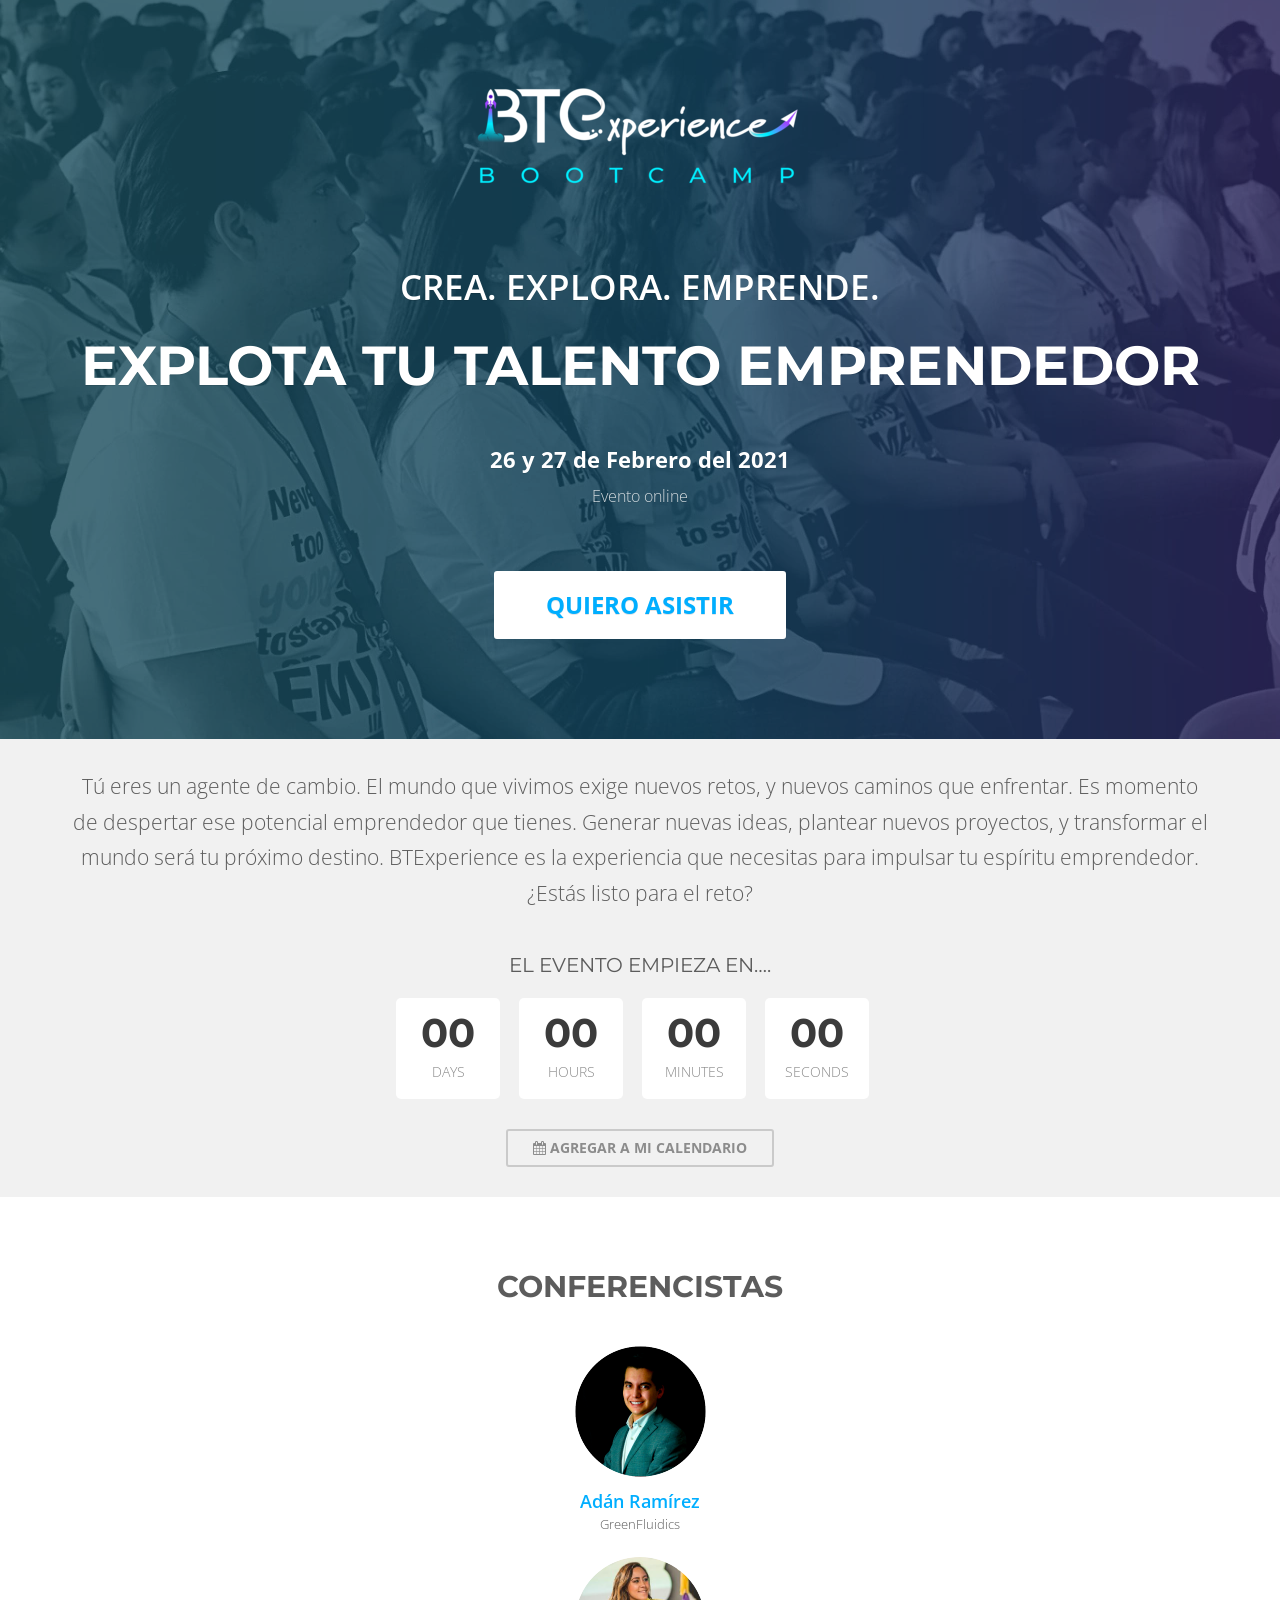
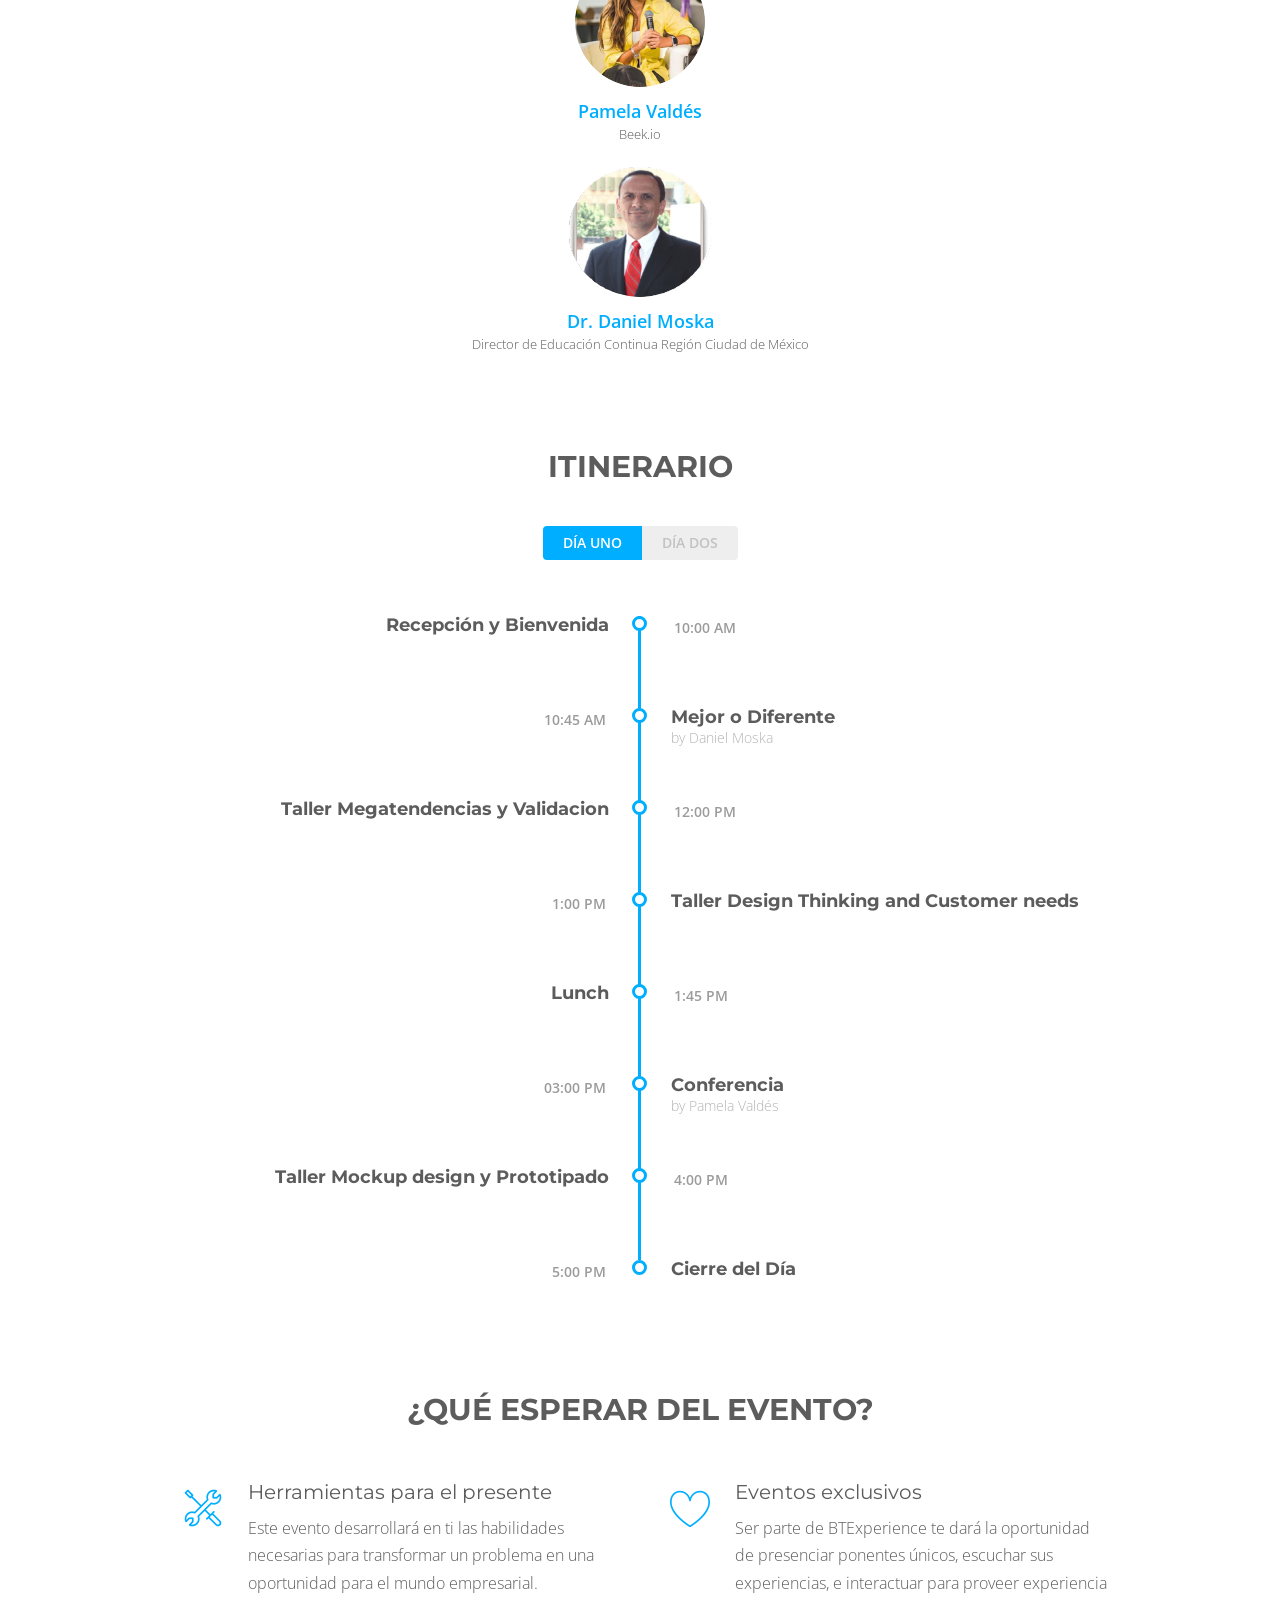
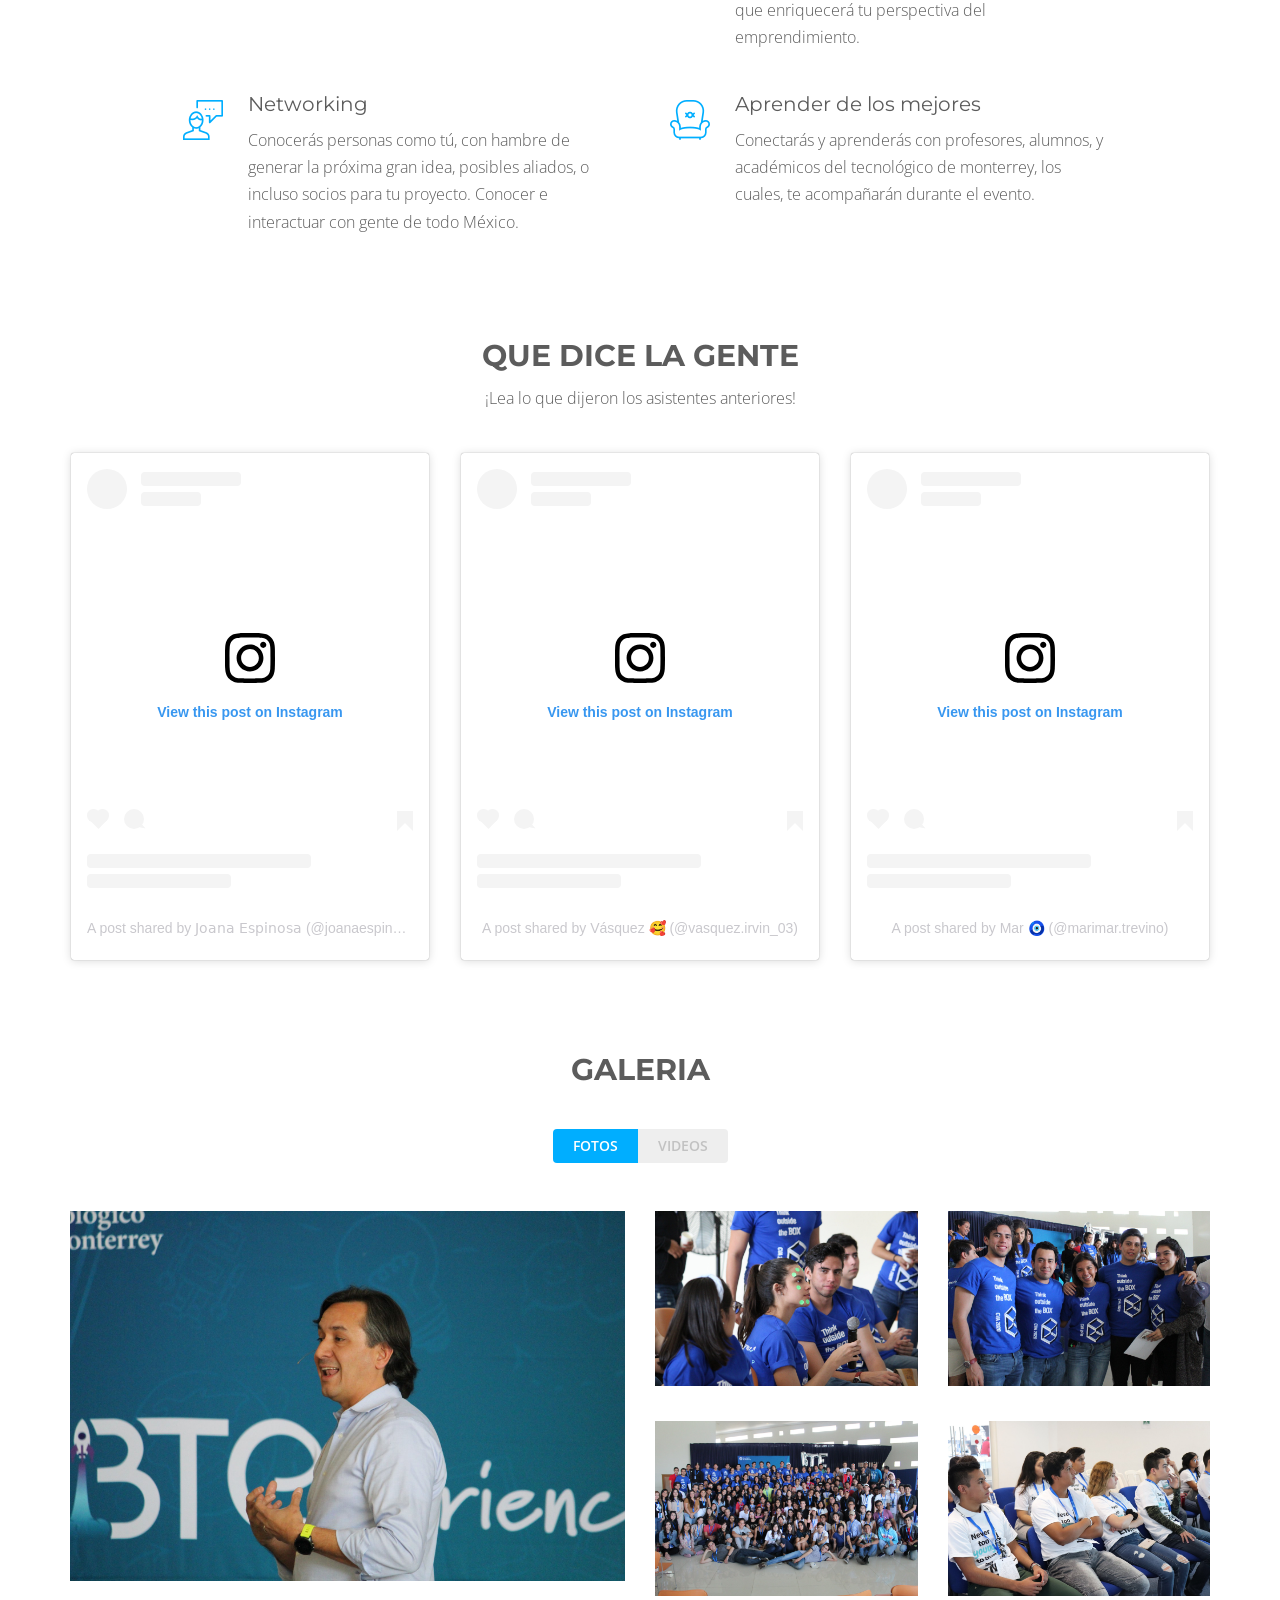
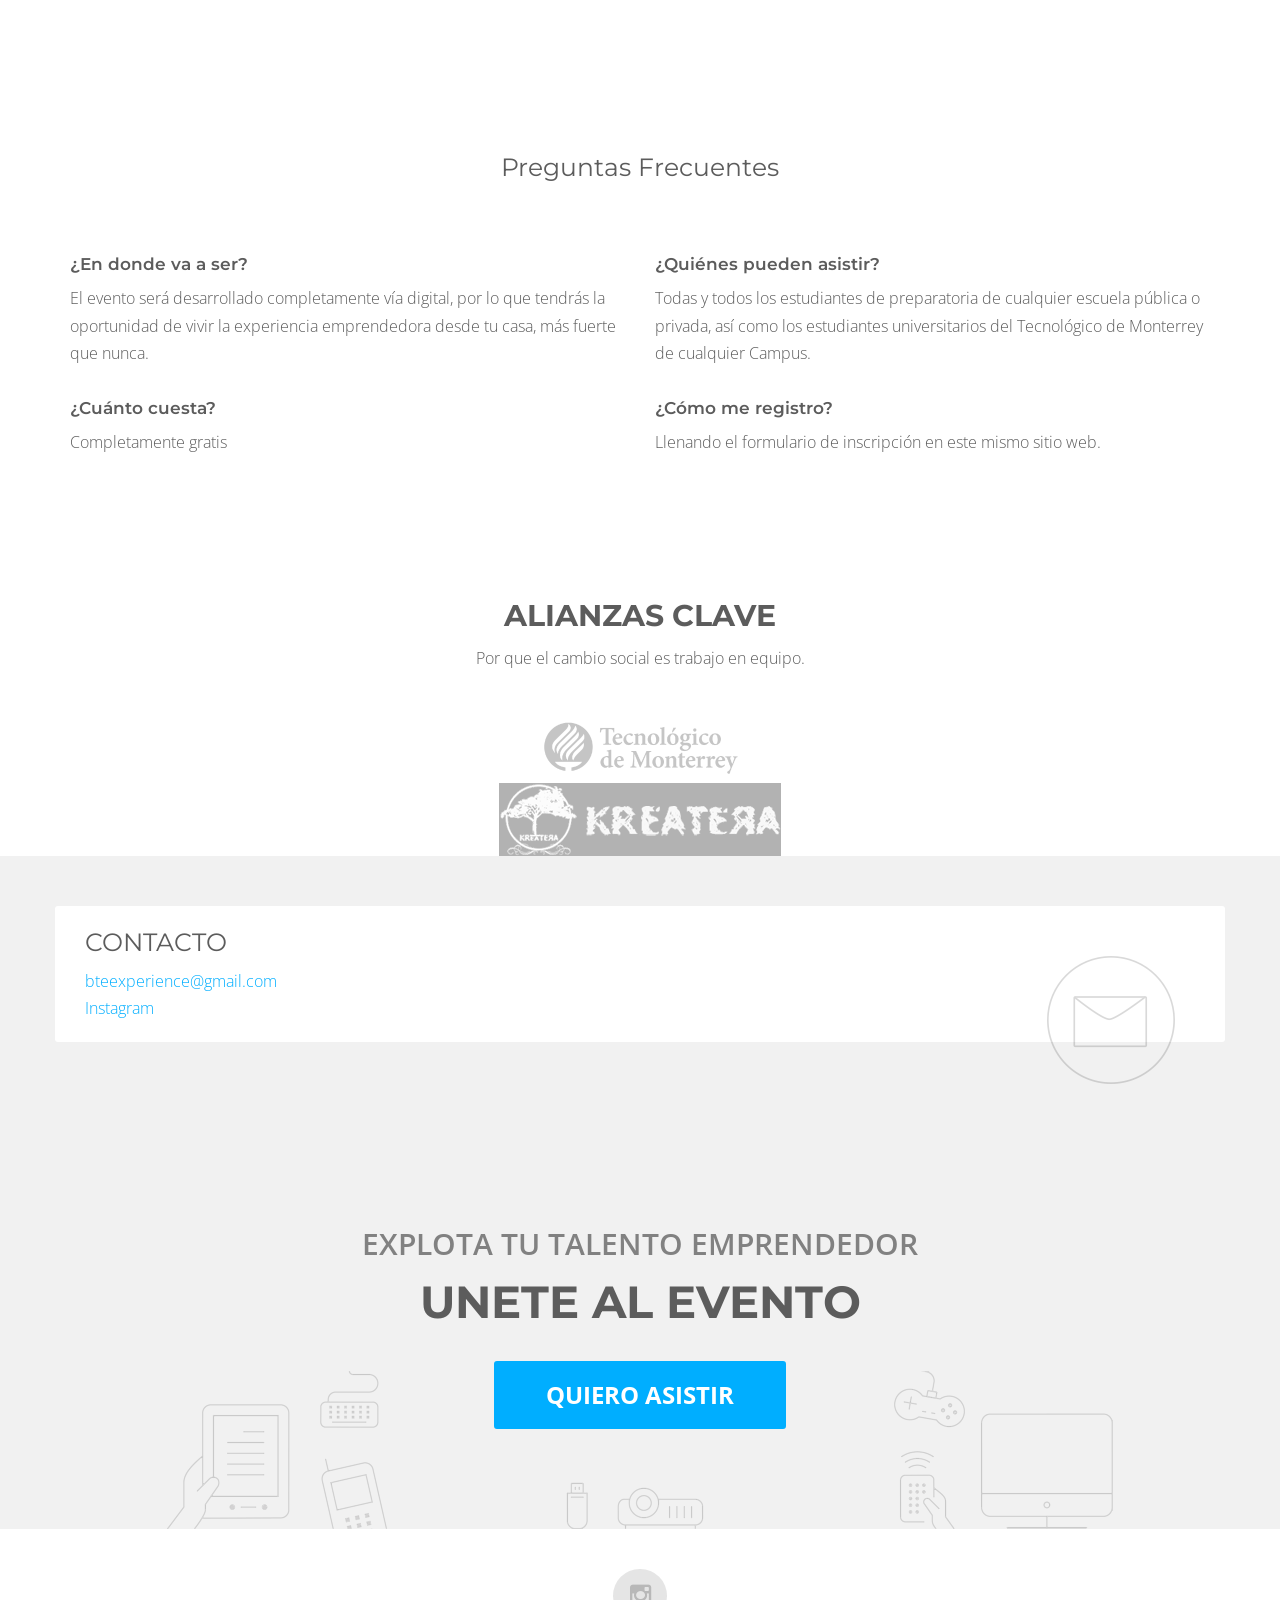
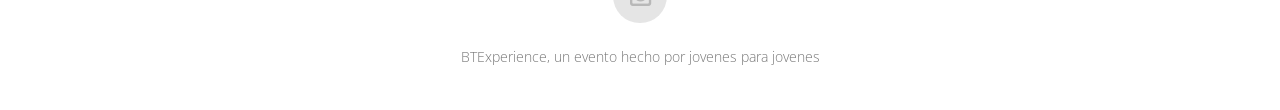
==== commit b480d212: "Cambio itinerario" ====
--- a/index.html
+++ b/index.html
@@ -241,8 +241,8 @@
               </div>
 
               <div class="timeline-content">
-                <h2 class="wow flipInX" data-wow-delay="0.3s"> Conferencia</h2>
-                <p class="wow flipInX" data-wow-delay="0.3s">by Adán Ramirez</p>
+                <h2 class="wow flipInX" data-wow-delay="0.3s">Mejor o Diferente</h2>
+                <p class="wow flipInX" data-wow-delay="0.3s">by Daniel Moska</p>
                 <span class="date wow flipInX" data-wow-delay="0.3s">10:45 AM</span>
               </div>
 
@@ -386,8 +386,8 @@
               </div>
 
               <div class="timeline-content">
-                <h2>Mejor o Diferente</h2>
-                <p>by Dr. Daniel Moska</p>
+                <h2>Conferencia</h2>
+                <p>by Adán Ramírez</p>
                 <span class="date">3:30 PM</span>
               </div>
 
@@ -604,8 +604,8 @@
         <p>Por que el cambio social es trabajo en equipo.</p>
       </div>
       <div class="sponsor-slider wow bounceIn">
-        <div><a href="https://tec.mx/es" target="_blank"><img src="images/sponsor_1.png" class="img-responsive center-block" alt="sponsor"> </a></div>
-        <div><a href="http://kreatera.com/blog/" target="_blank" title="Conoce Kreatera"><img src="images/sponsor_5.png" class="img-responsive center-block" alt="sponsor"></a></div>
+        <div><img src="images/sponsor_1.png" class="img-responsive center-block" alt="sponsor"> </div>
+        <div><img src="images/sponsor_5.png" class="img-responsive center-block" alt="sponsor"> </div>
         <!-- <div><img src="images/sponsor_2.png" class="img-responsive center-block" alt="sponsor"> </div>
         <div><img src="images/sponsor_3.png" class="img-responsive center-block" alt="sponsor"> </div>
         <div><img src="images/sponsor_4.png" class="img-responsive center-block" alt="sponsor"> </div>
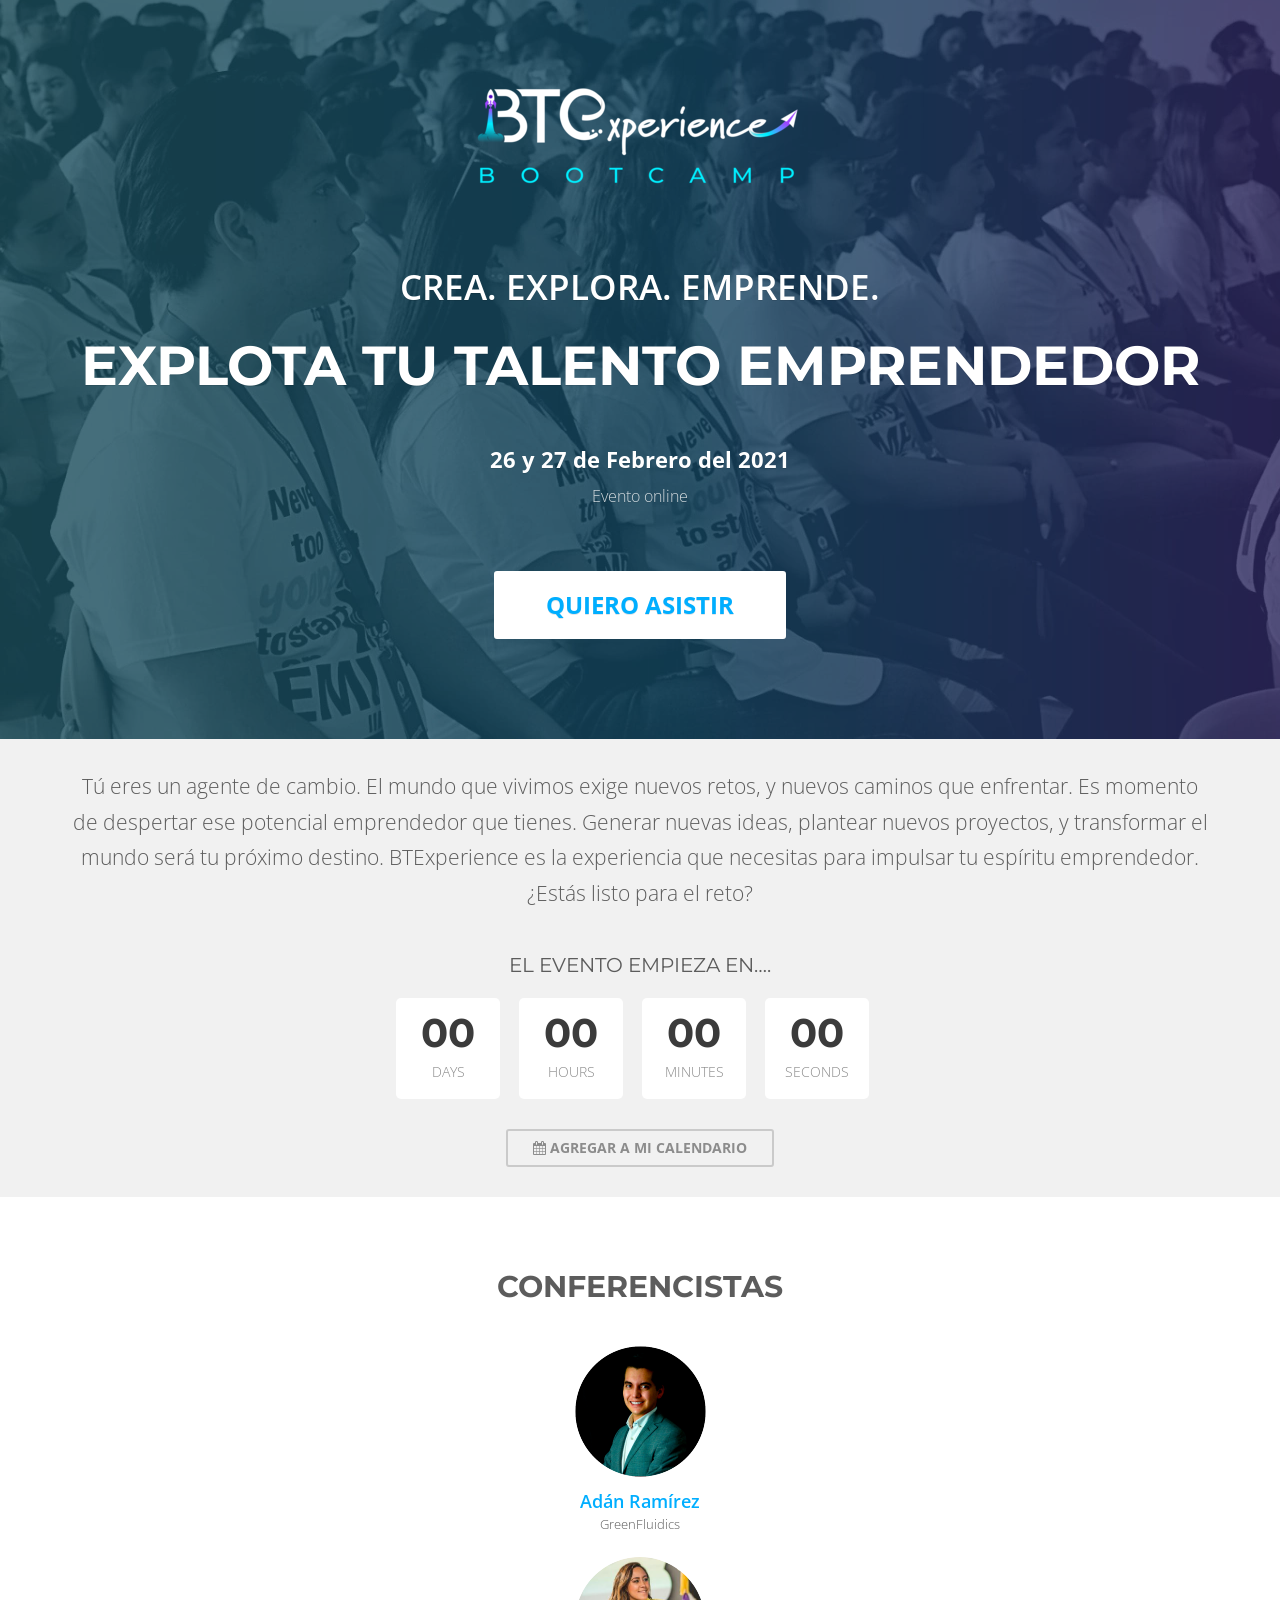
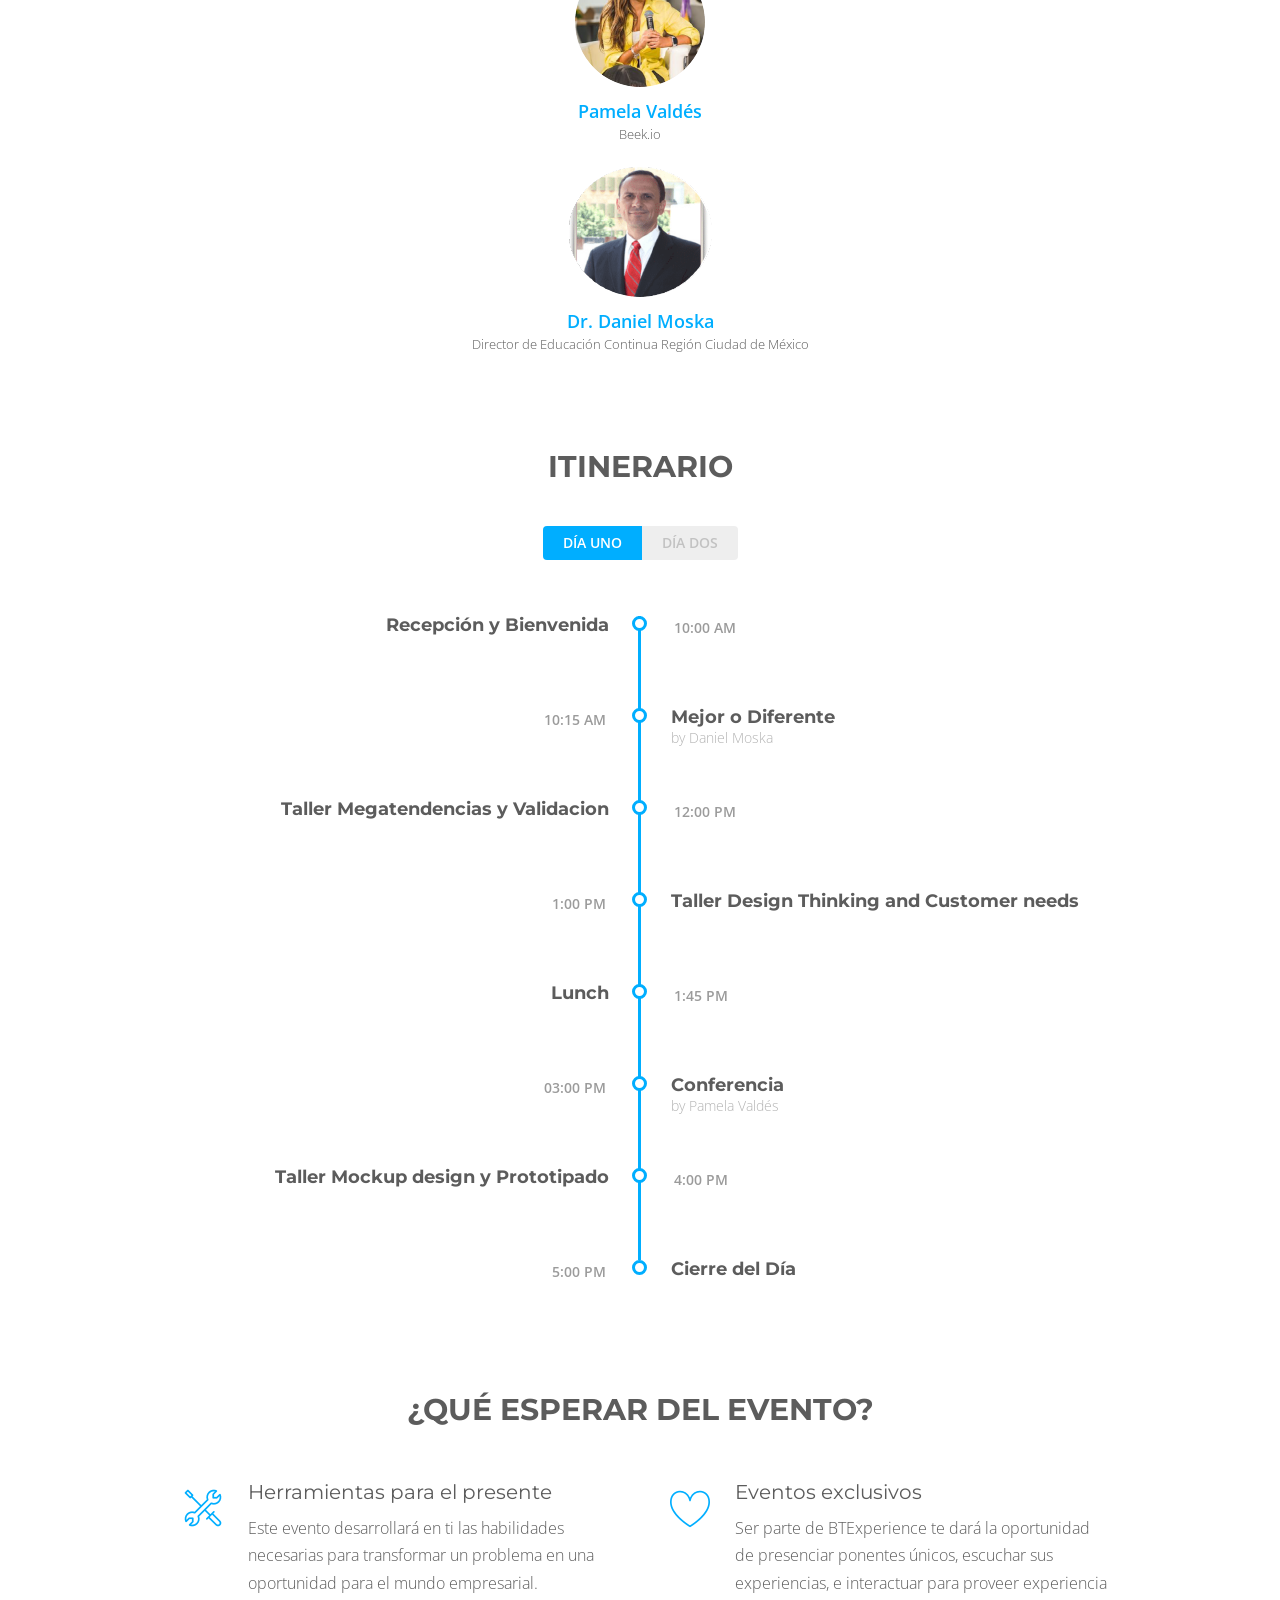
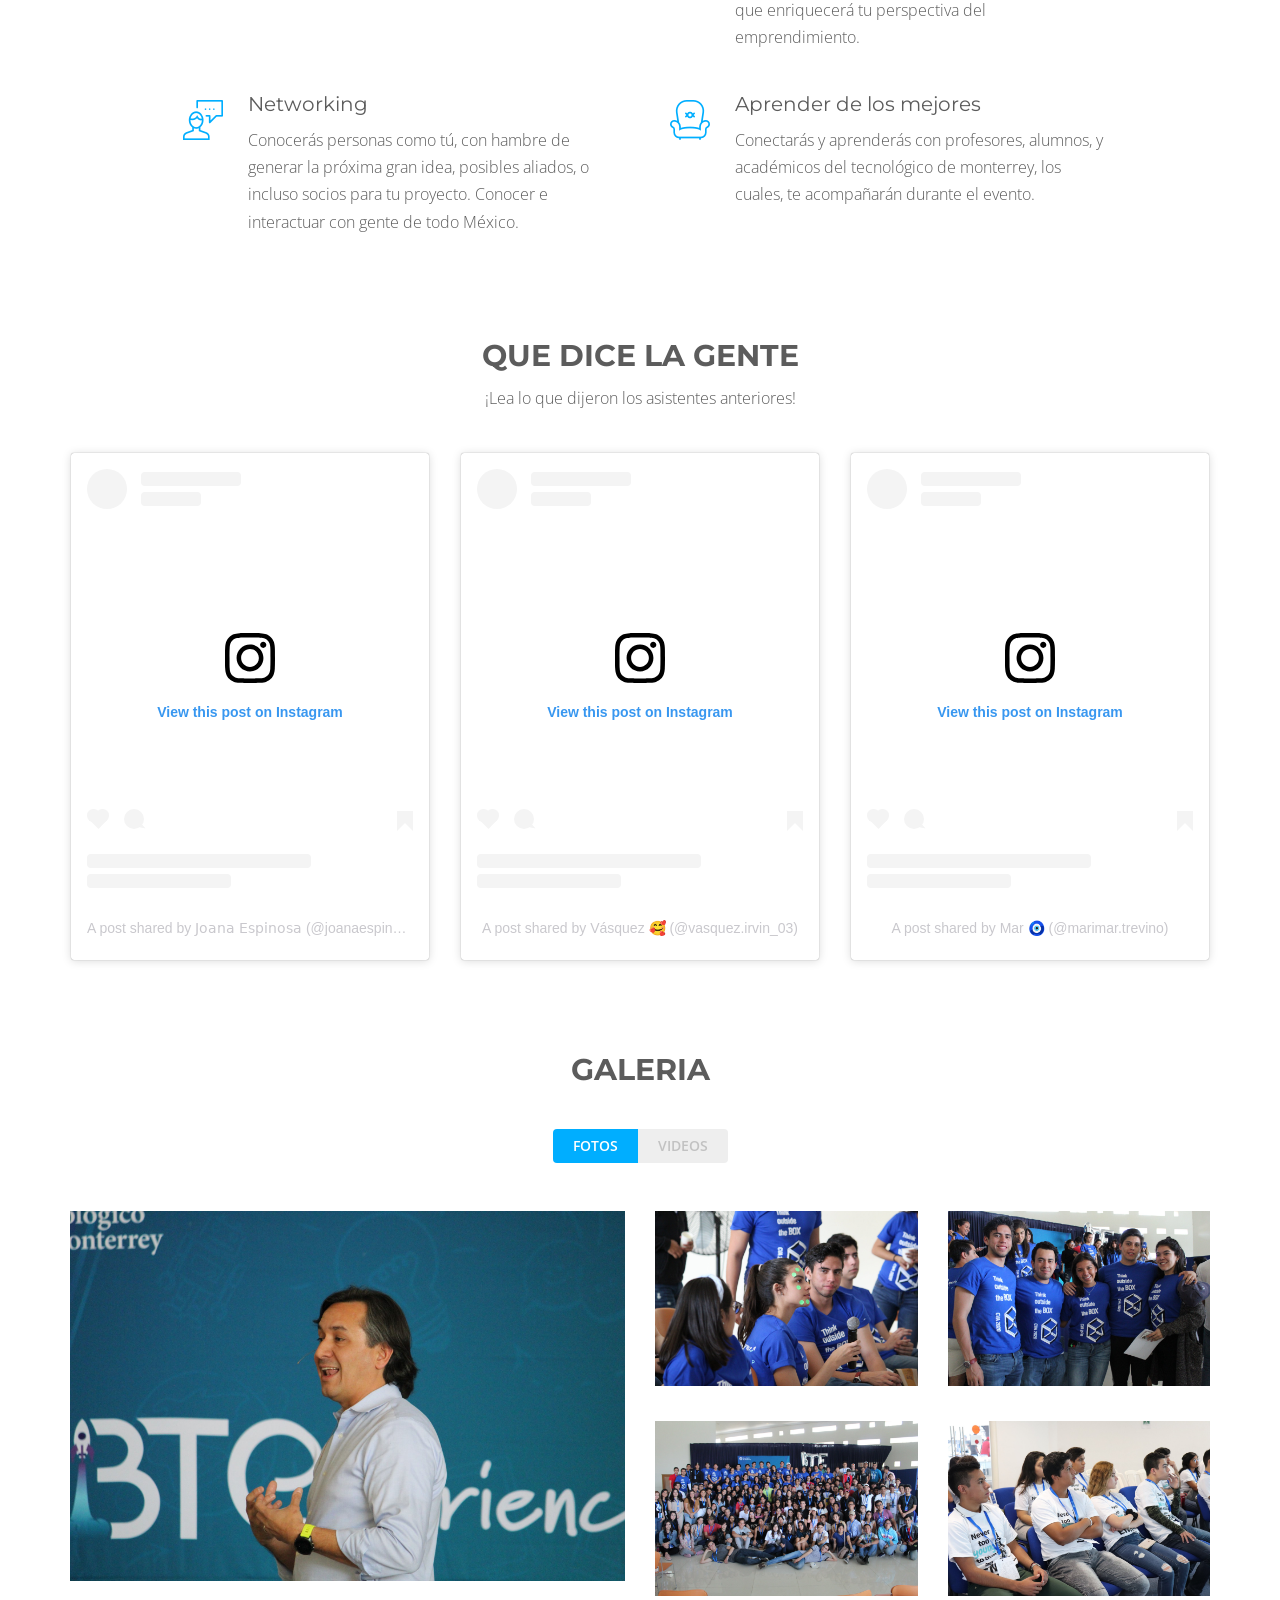
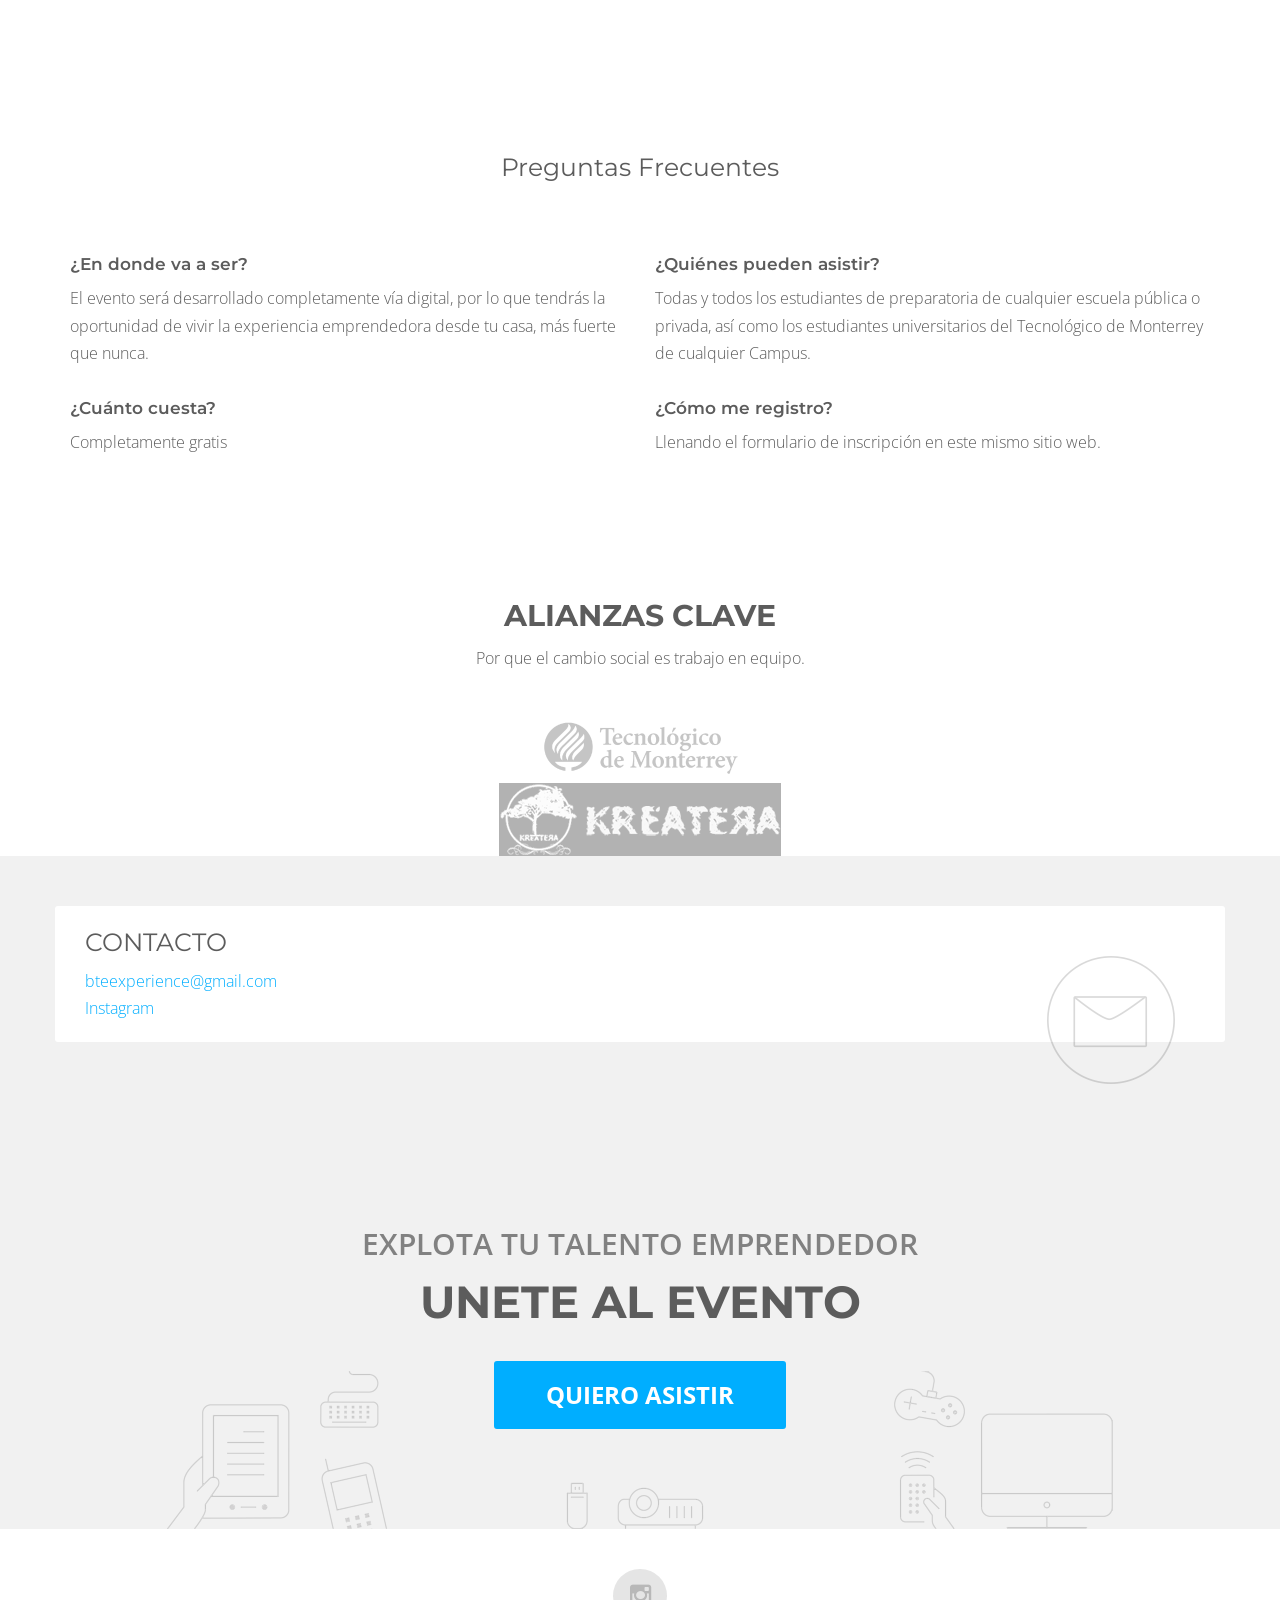
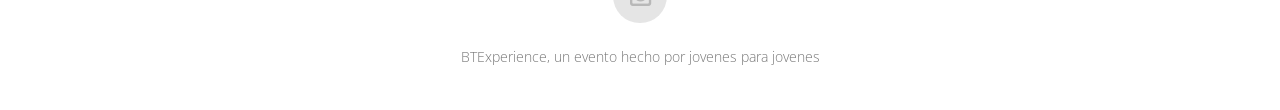
==== commit e8024497: "actualización horarios" ====
--- a/index.html
+++ b/index.html
@@ -169,7 +169,7 @@
       <div class="speaker-slider">
         <div class="speaker-info wow fadeIn" data-wow-delay="0s">
           <img src="images/avatar_1.png" alt="avatar" class="img-responsive center-block">
-          <a href="https://www.instagram.com/p/CKnIRhasfjG/"><p>
+          <a href="https://www.instagram.com/p/CK7WK4DMtlV/"><p>
             Adán Ramírez
           </p></a>
           <span>GreenFluidics</span>
@@ -177,13 +177,13 @@
 
         <div class="speaker-info wow fadeIn" data-wow-delay="0.1s">
           <img src="images/avatar_2.png" alt="avatar" class="img-responsive center-block">
-          <a href="https://www.instagram.com/p/CKnJrDdMVq1/"><p>Pamela Valdés</p></a>
+          <a href="https://www.instagram.com/p/CK7WQy1sJjh/"><p>Pamela Valdés</p></a>
           <span>Beek.io</span>
         </div>
 
         <div class="speaker-info wow fadeIn" data-wow-delay="0.2s">
           <img src="images/avatar_3.png" alt="avatar" class="img-responsive center-block">
-          <a href="https://www.instagram.com/p/CKnKHfPMB8P/"><p>Dr. Daniel Moska</p></a>
+          <a href="https://www.instagram.com/p/CK7WYlXM3g0/"><p>Dr. Daniel Moska</p></a>
           <span>Director de Educación Continua Región Ciudad de México</span>
         </div>
 
@@ -243,7 +243,7 @@
               <div class="timeline-content">
                 <h2 class="wow flipInX" data-wow-delay="0.3s">Mejor o Diferente</h2>
                 <p class="wow flipInX" data-wow-delay="0.3s">by Daniel Moska</p>
-                <span class="date wow flipInX" data-wow-delay="0.3s">10:45 AM</span>
+                <span class="date wow flipInX" data-wow-delay="0.3s">10:15 AM</span>
               </div>
 
             </div>
@@ -386,7 +386,7 @@
               </div>
 
               <div class="timeline-content">
-                <h2>Conferencia</h2>
+                <h2>Innovaciones locales para mercados globales</h2>
                 <p>by Adán Ramírez</p>
                 <span class="date">3:30 PM</span>
               </div>
@@ -604,8 +604,8 @@
         <p>Por que el cambio social es trabajo en equipo.</p>
       </div>
       <div class="sponsor-slider wow bounceIn">
-        <div><img src="images/sponsor_1.png" class="img-responsive center-block" alt="sponsor"> </div>
-        <div><img src="images/sponsor_5.png" class="img-responsive center-block" alt="sponsor"> </div>
+        <div><a href="https://tec.mx/es" target="_blank"><img src="images/sponsor_1.png" class="img-responsive center-block" alt="sponsor"> </a></div>
+        <div><a href="http://kreatera.com/blog/" target="_blank" title="Conoce Kreatera"><img src="images/sponsor_5.png" class="img-responsive center-block" alt="sponsor"></a></div>
         <!-- <div><img src="images/sponsor_2.png" class="img-responsive center-block" alt="sponsor"> </div>
         <div><img src="images/sponsor_3.png" class="img-responsive center-block" alt="sponsor"> </div>
         <div><img src="images/sponsor_4.png" class="img-responsive center-block" alt="sponsor"> </div>
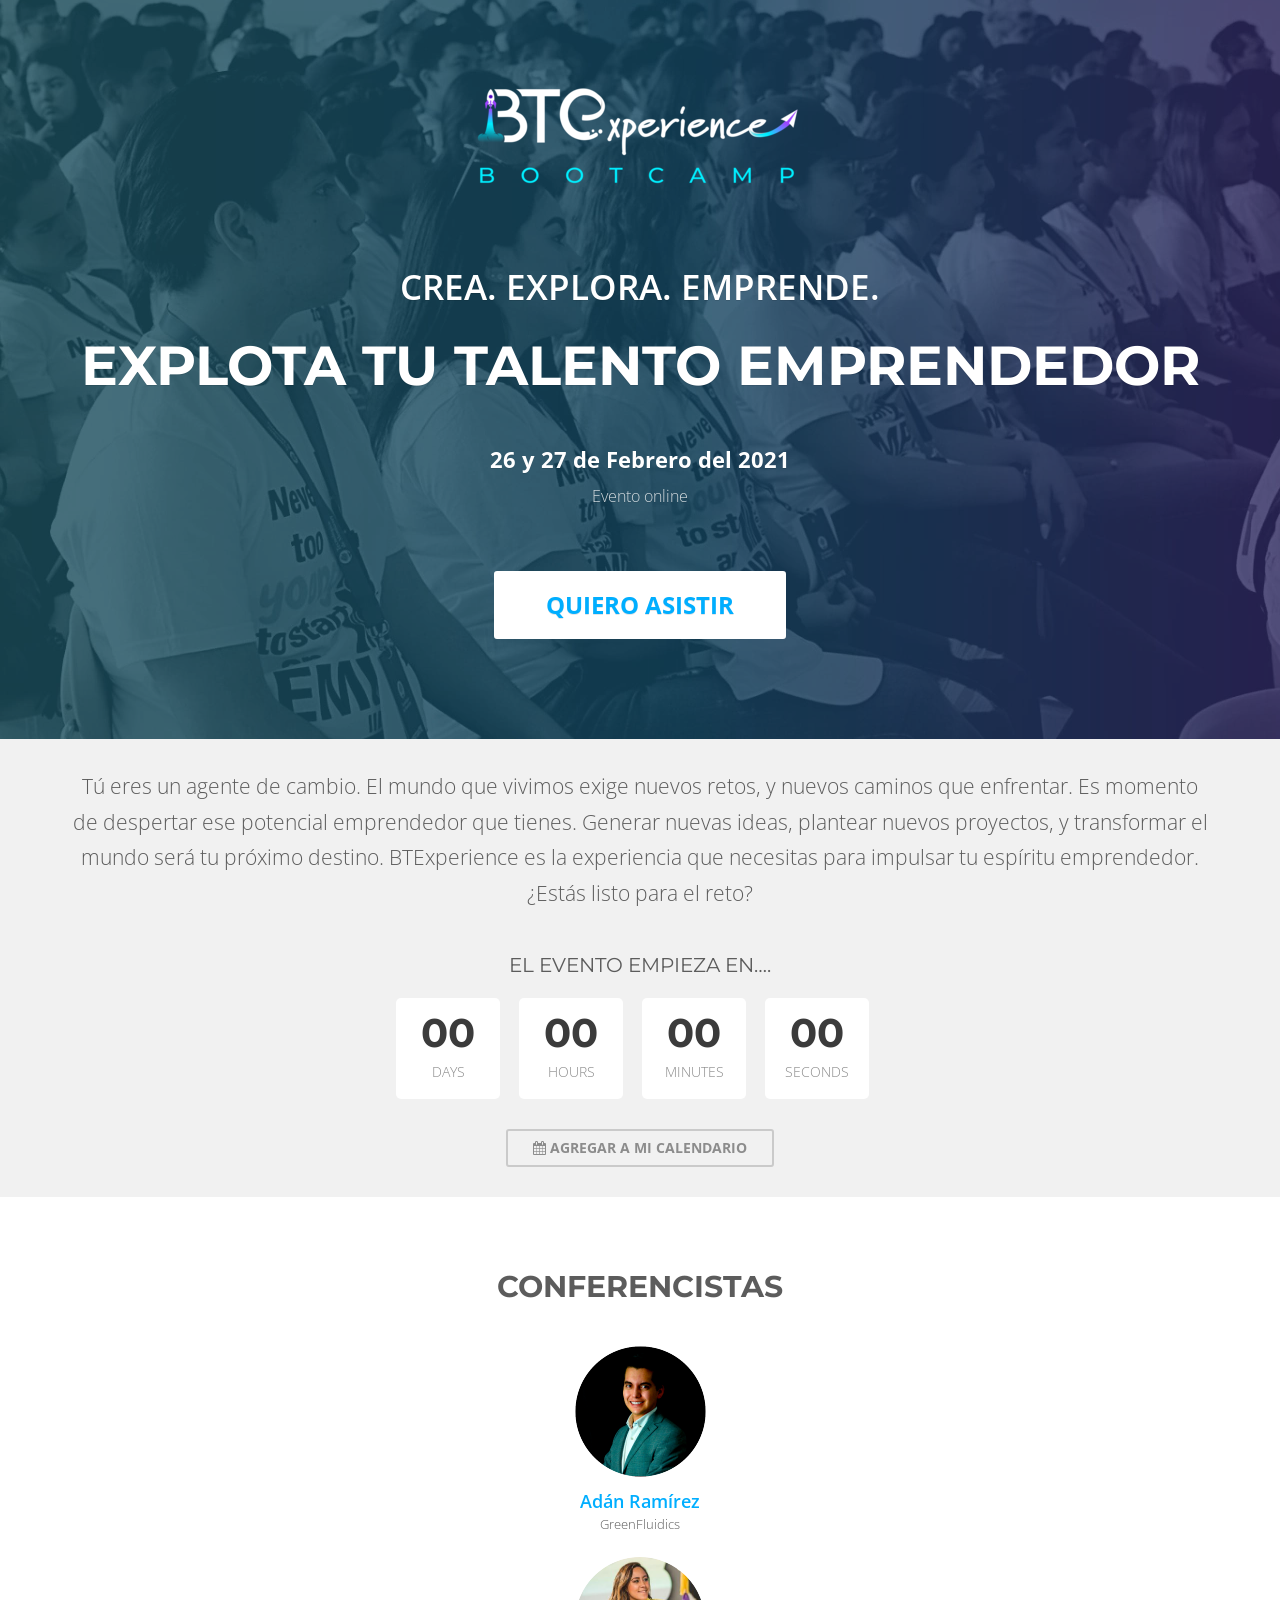
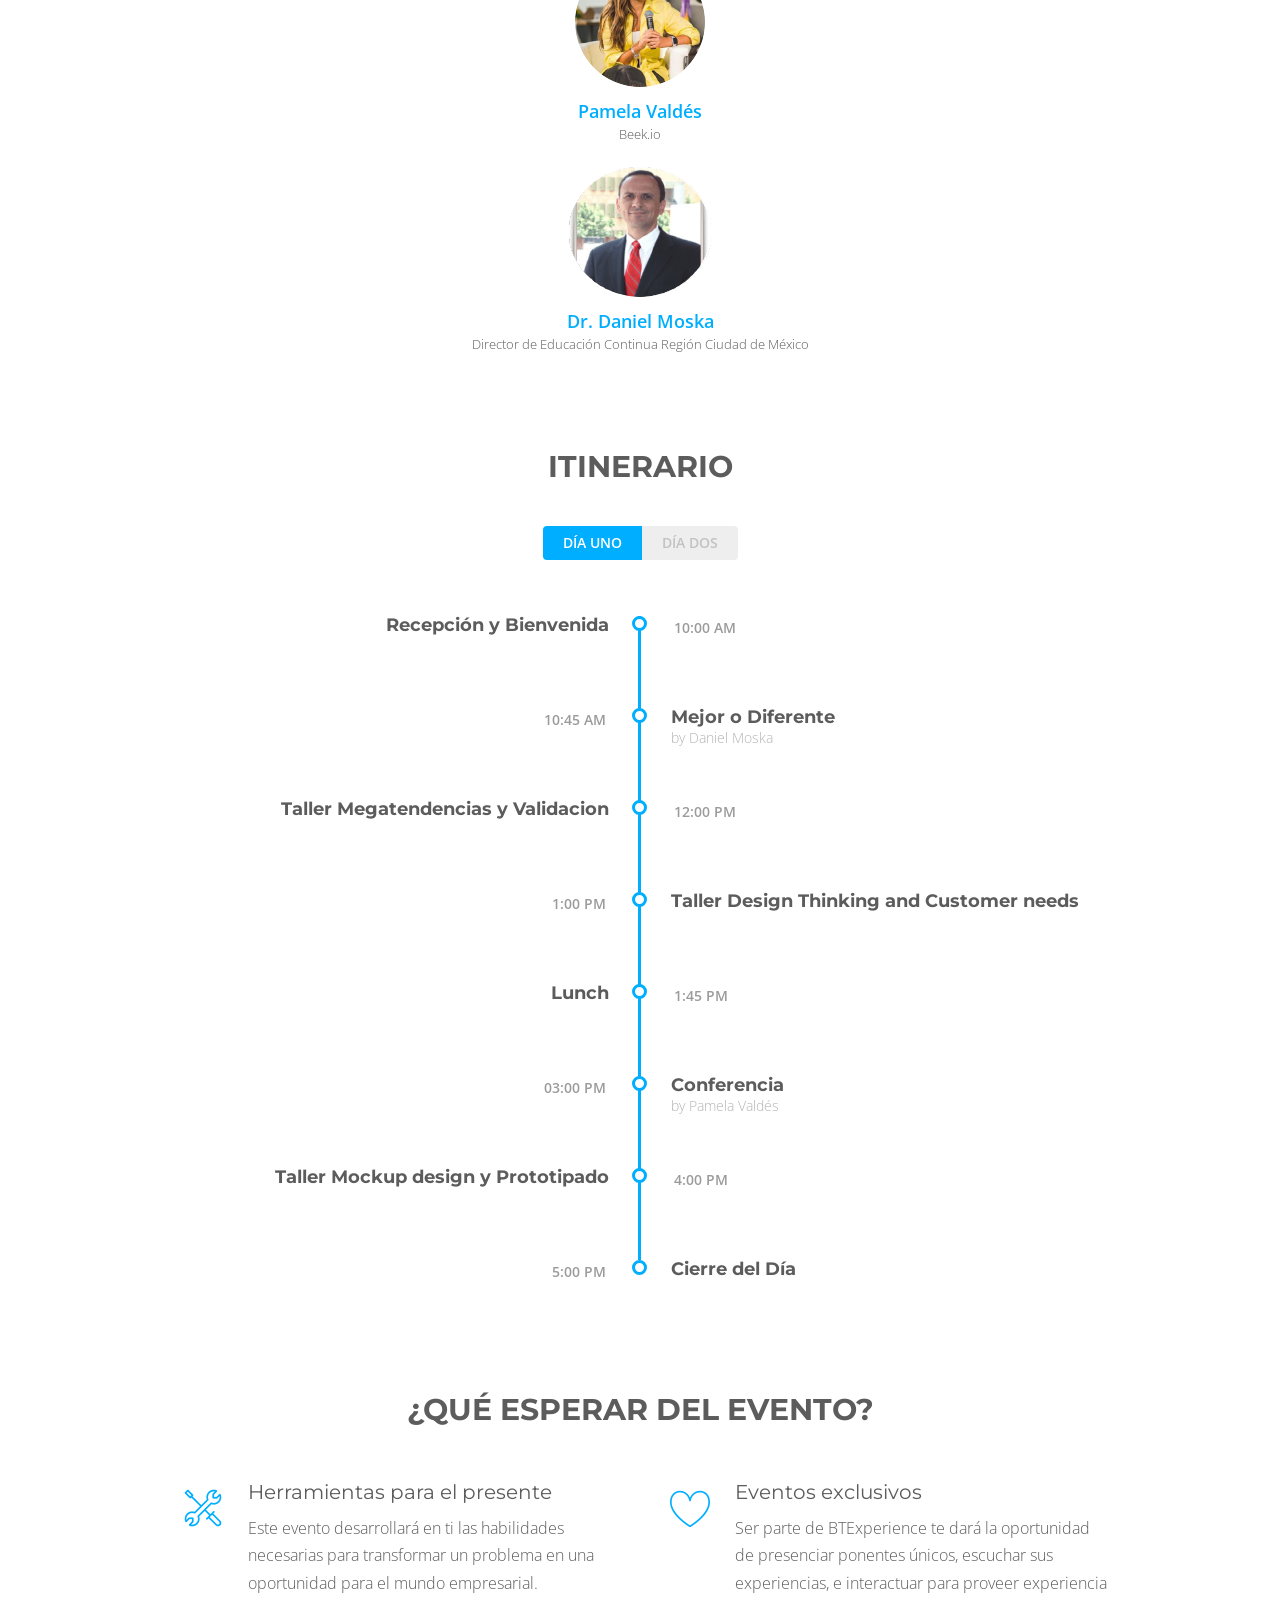
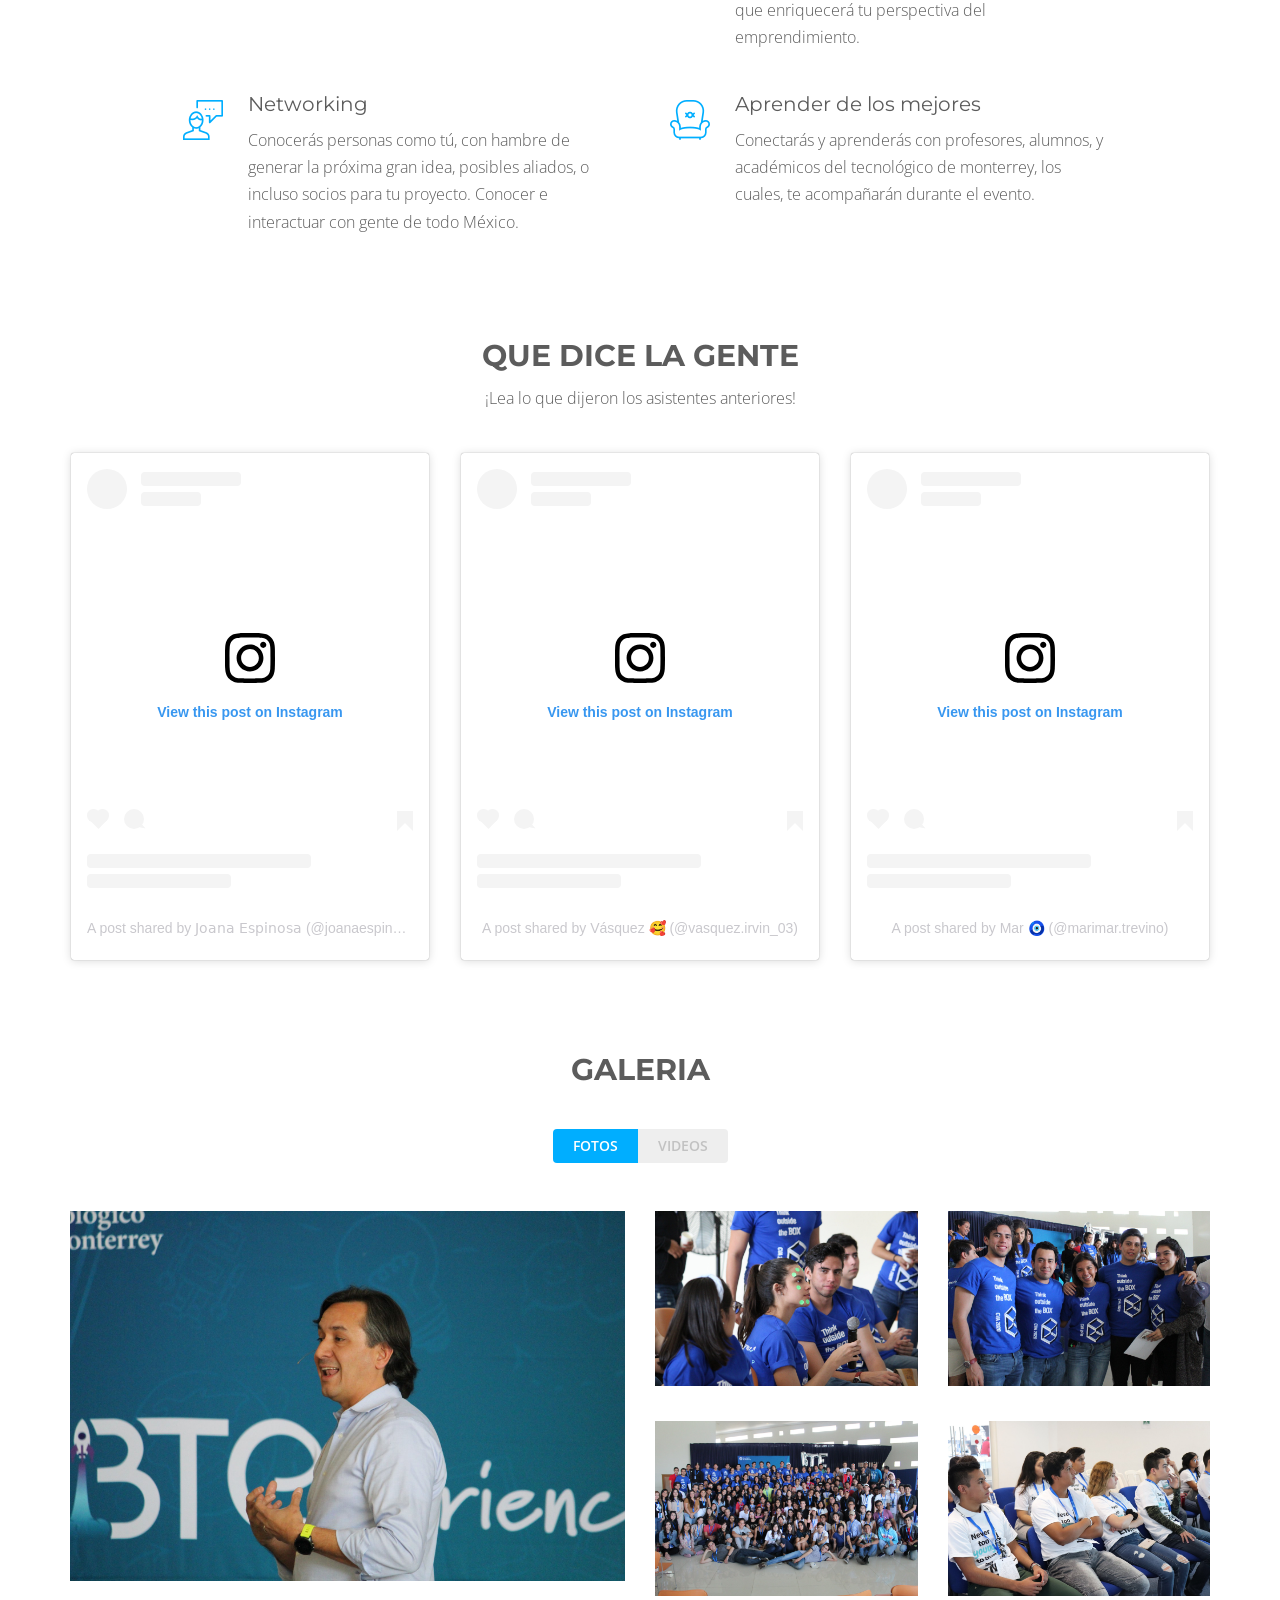
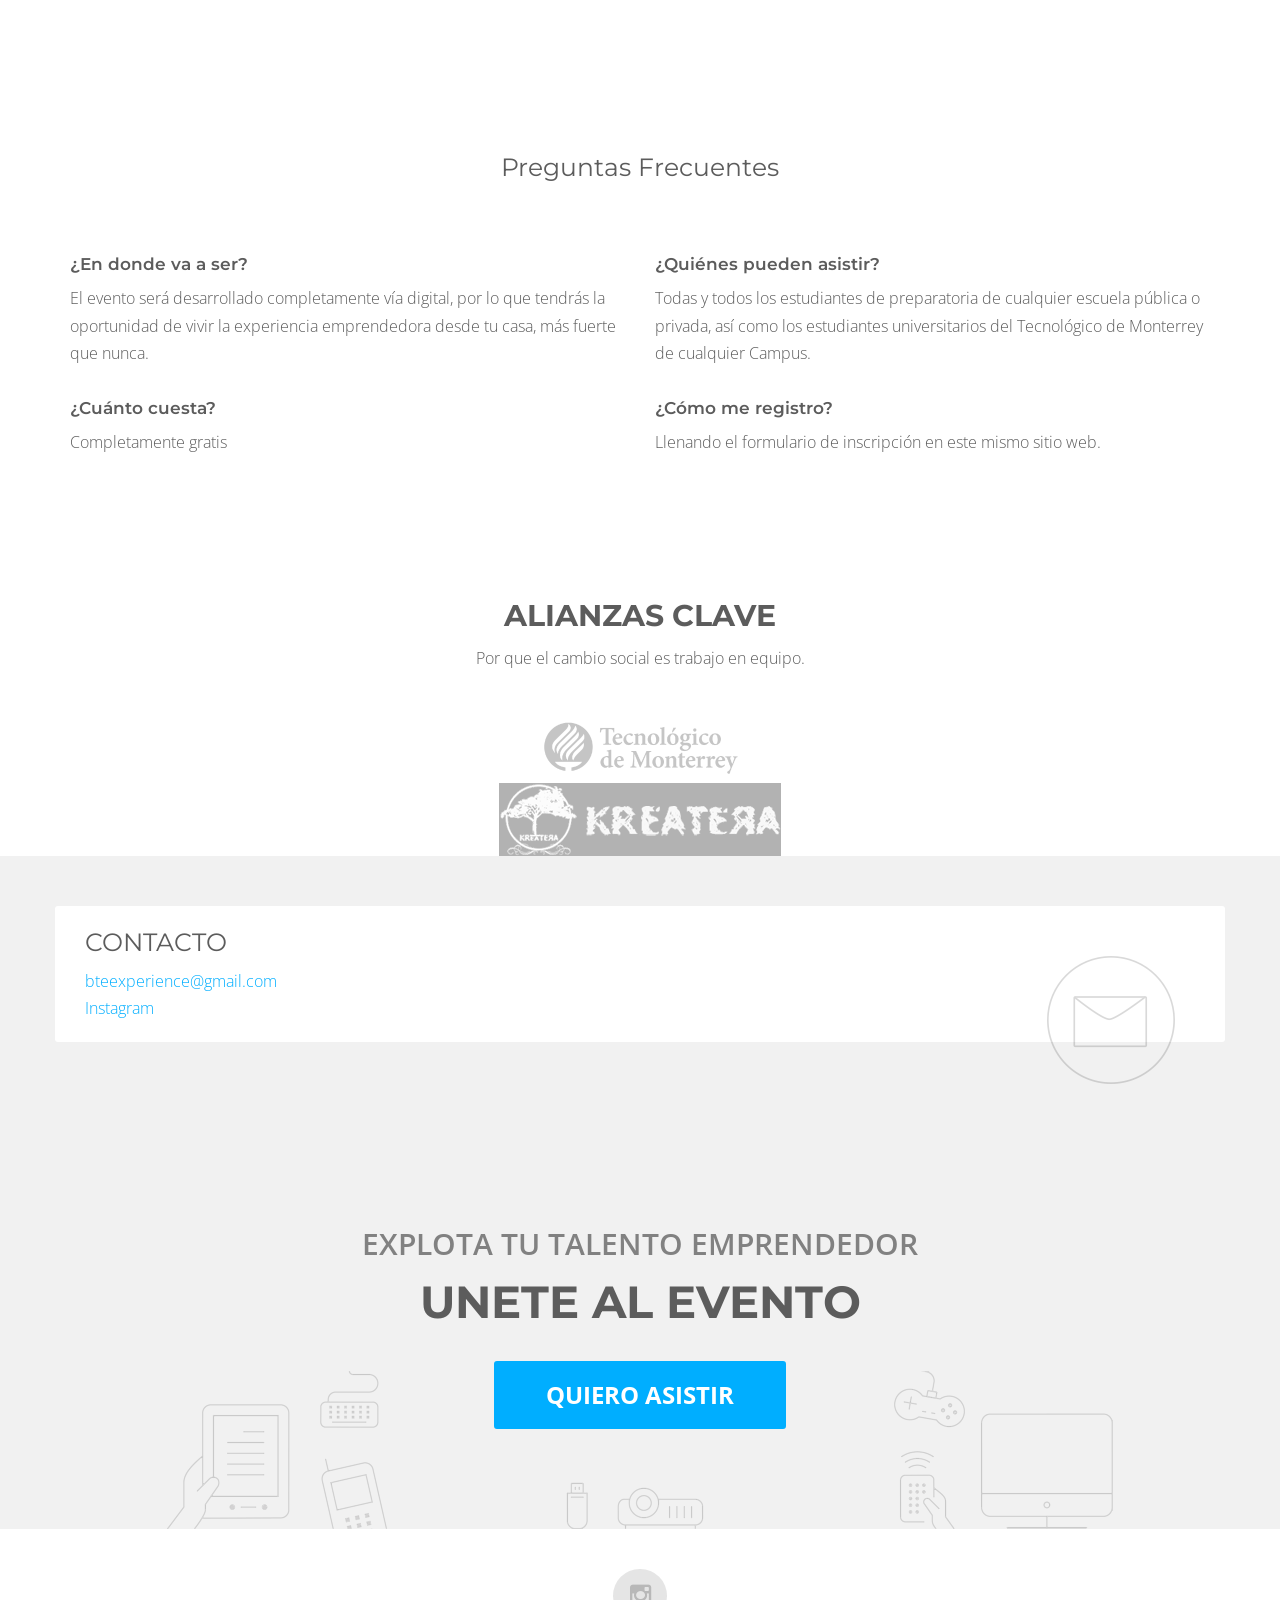
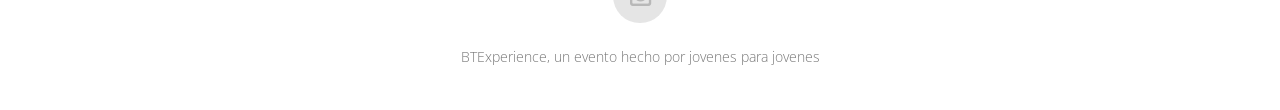
==== commit e3996395: "Cambio nombre" ====
--- a/index.html
+++ b/index.html
@@ -243,7 +243,7 @@
               <div class="timeline-content">
                 <h2 class="wow flipInX" data-wow-delay="0.3s">Mejor o Diferente</h2>
                 <p class="wow flipInX" data-wow-delay="0.3s">by Daniel Moska</p>
-                <span class="date wow flipInX" data-wow-delay="0.3s">10:15 AM</span>
+                <span class="date wow flipInX" data-wow-delay="0.3s">10:45 AM</span>
               </div>
 
             </div>
@@ -386,7 +386,7 @@
               </div>
 
               <div class="timeline-content">
-                <h2>Innovaciones locales para mercados globales</h2>
+                <h2>Innovaciones Locales para Mercados Globales </h2>
                 <p>by Adán Ramírez</p>
                 <span class="date">3:30 PM</span>
               </div>
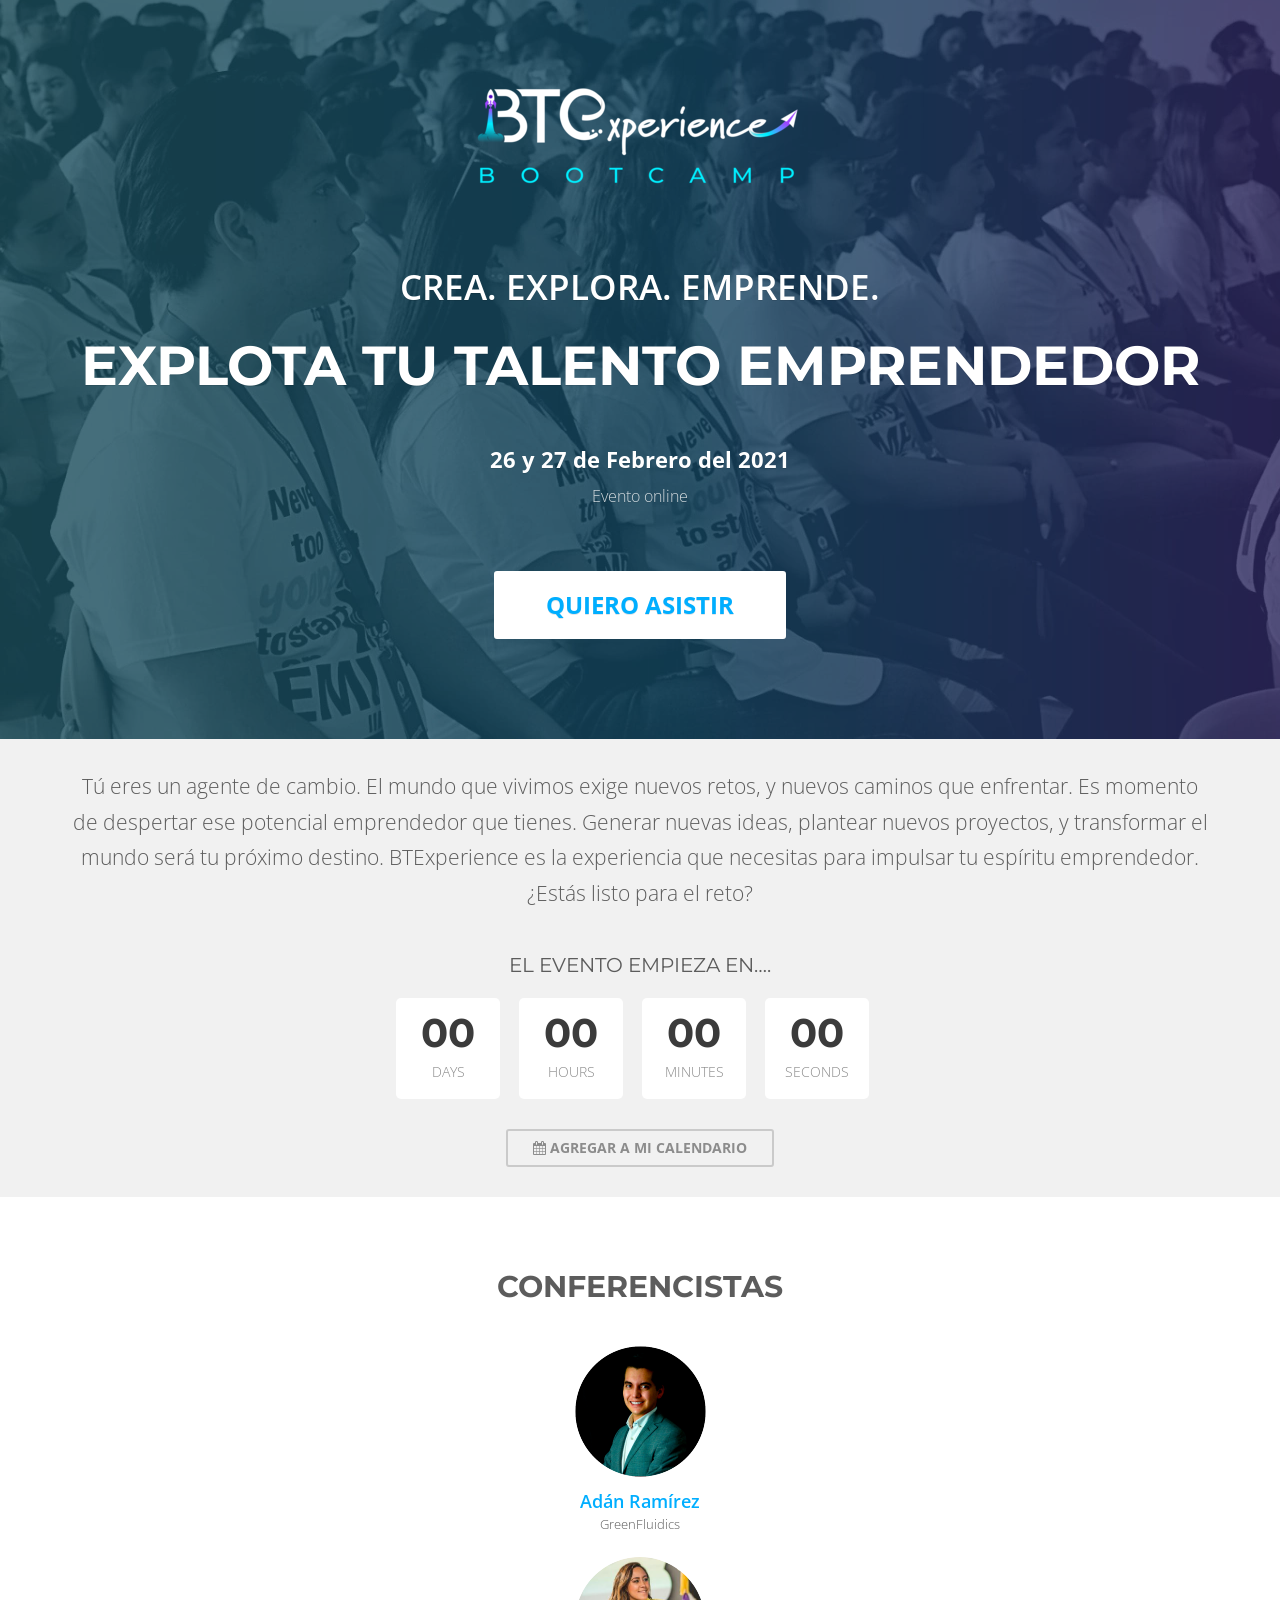
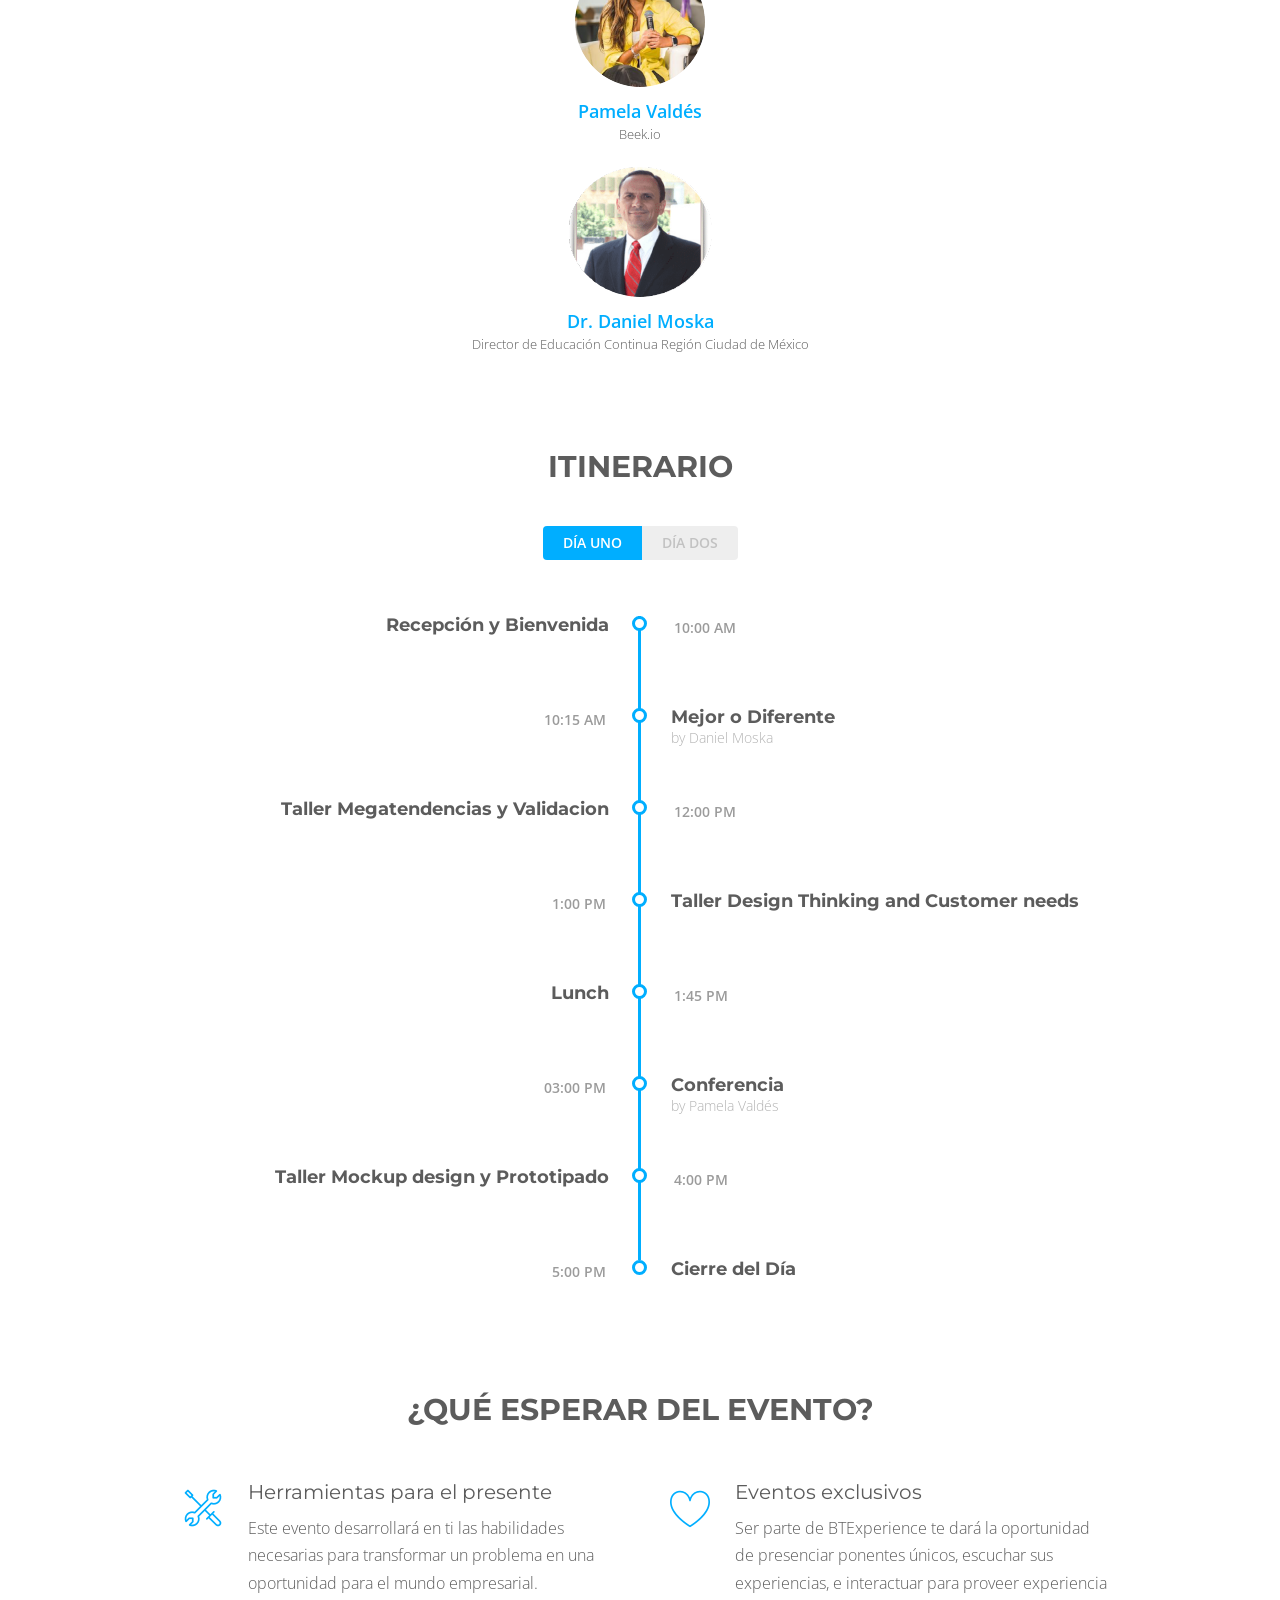
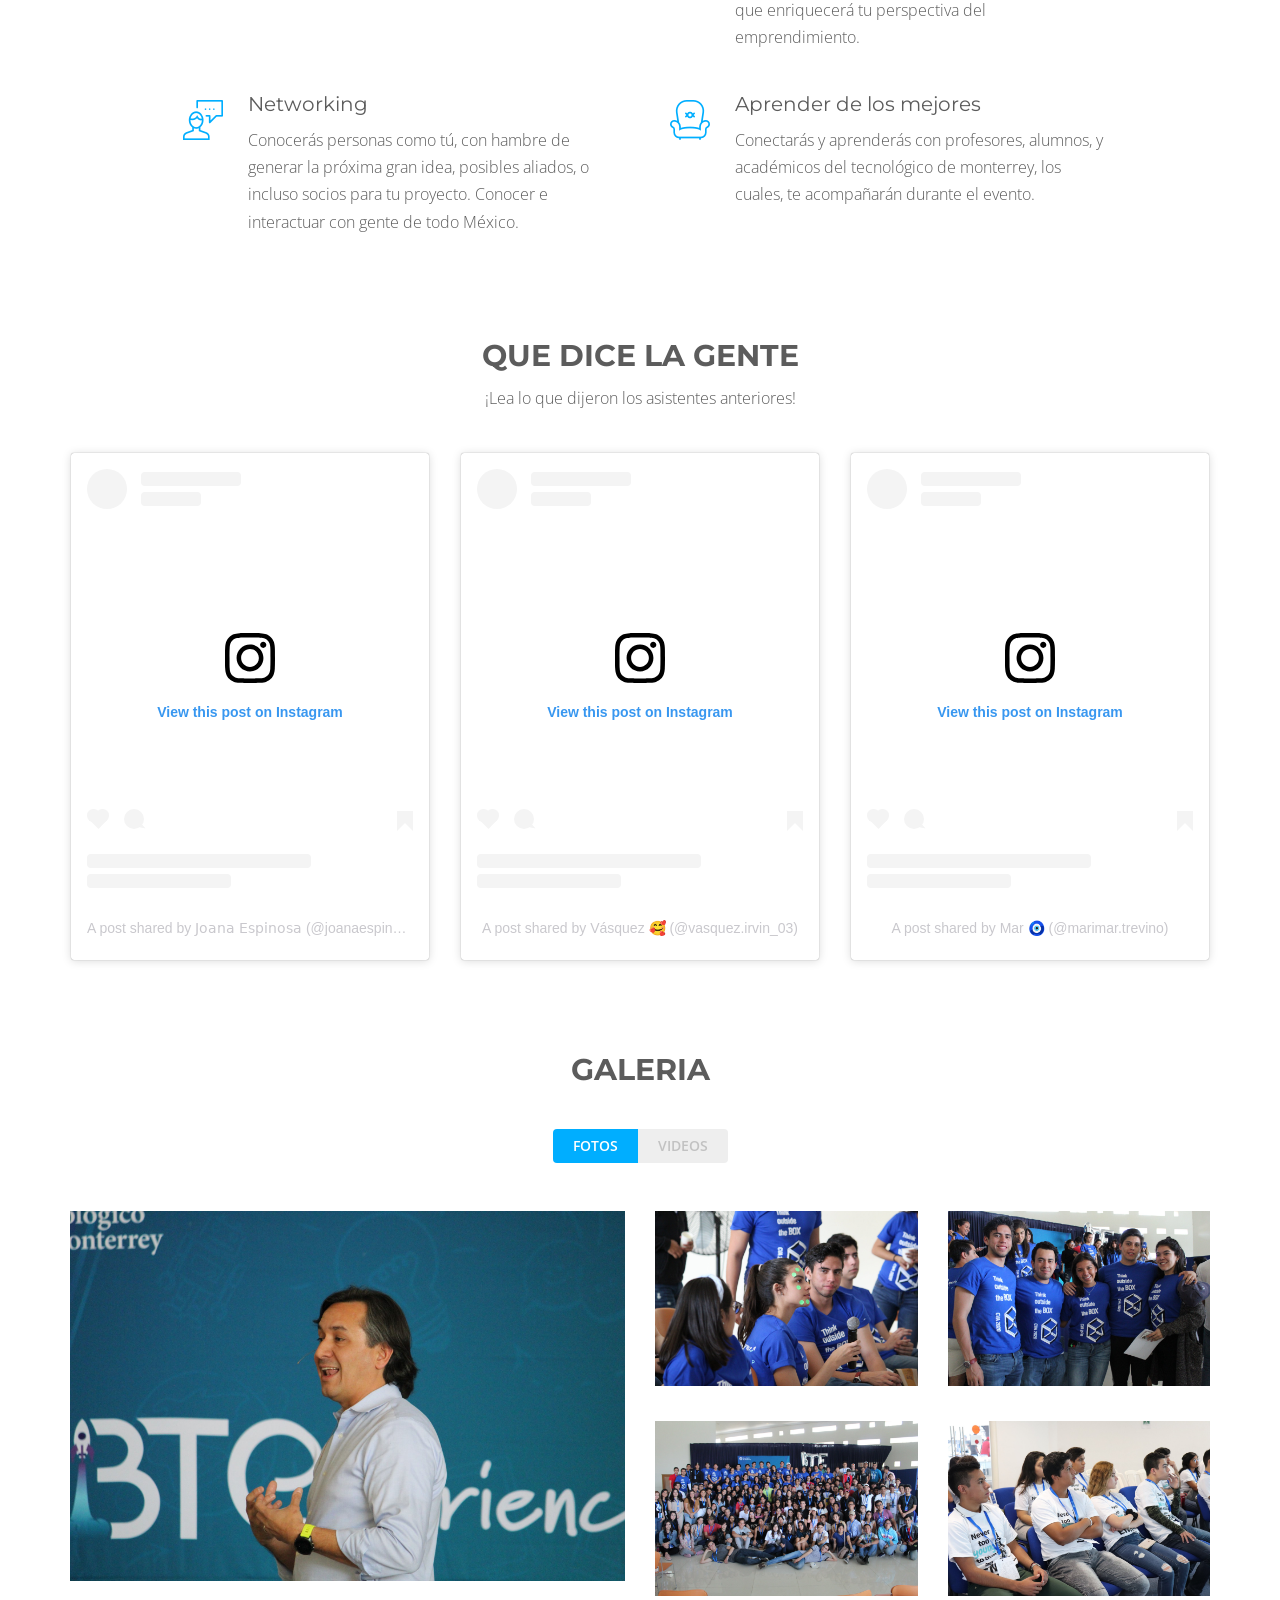
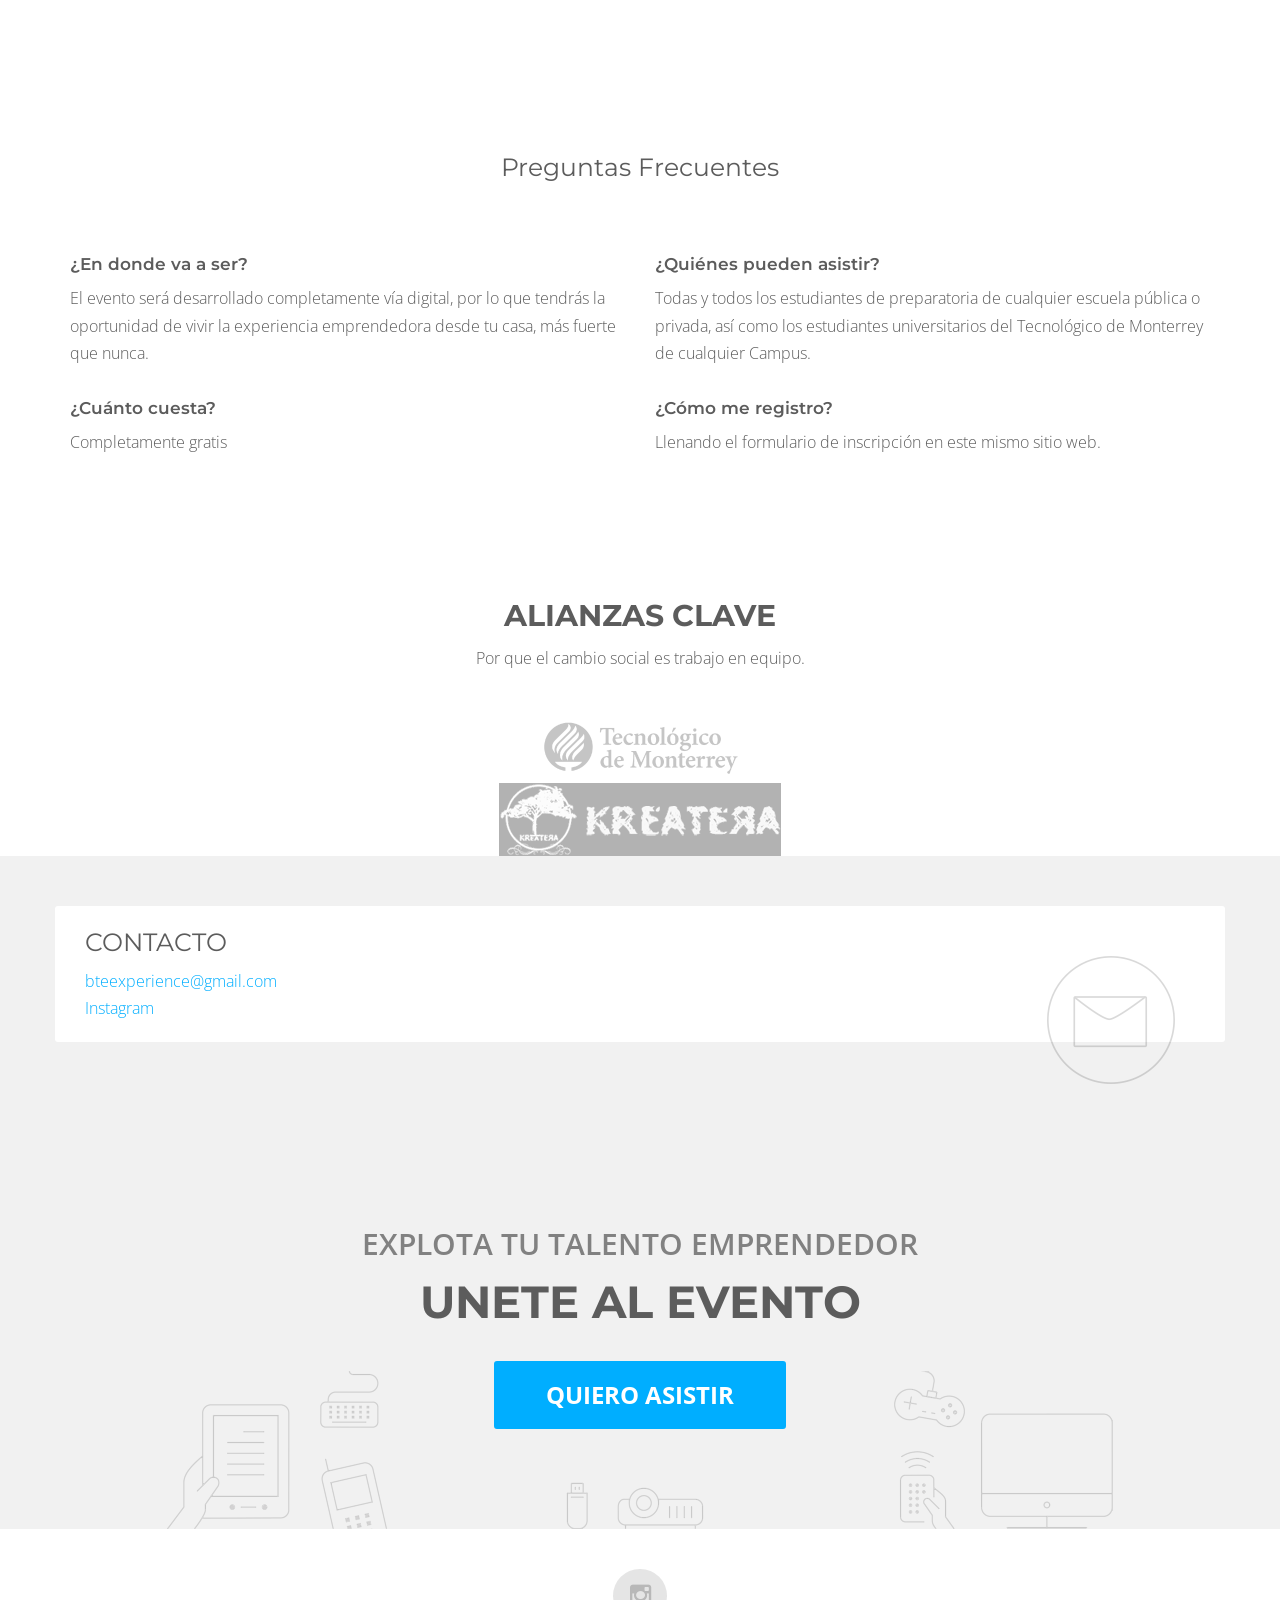
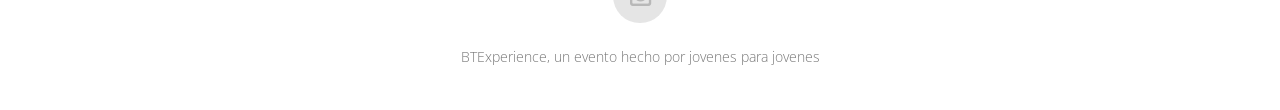
==== commit 0026c352: "Cambio" ====
--- a/index.html
+++ b/index.html
@@ -243,7 +243,7 @@
               <div class="timeline-content">
                 <h2 class="wow flipInX" data-wow-delay="0.3s">Mejor o Diferente</h2>
                 <p class="wow flipInX" data-wow-delay="0.3s">by Daniel Moska</p>
-                <span class="date wow flipInX" data-wow-delay="0.3s">10:45 AM</span>
+                <span class="date wow flipInX" data-wow-delay="0.3s">10:15 AM</span>
               </div>
 
             </div>
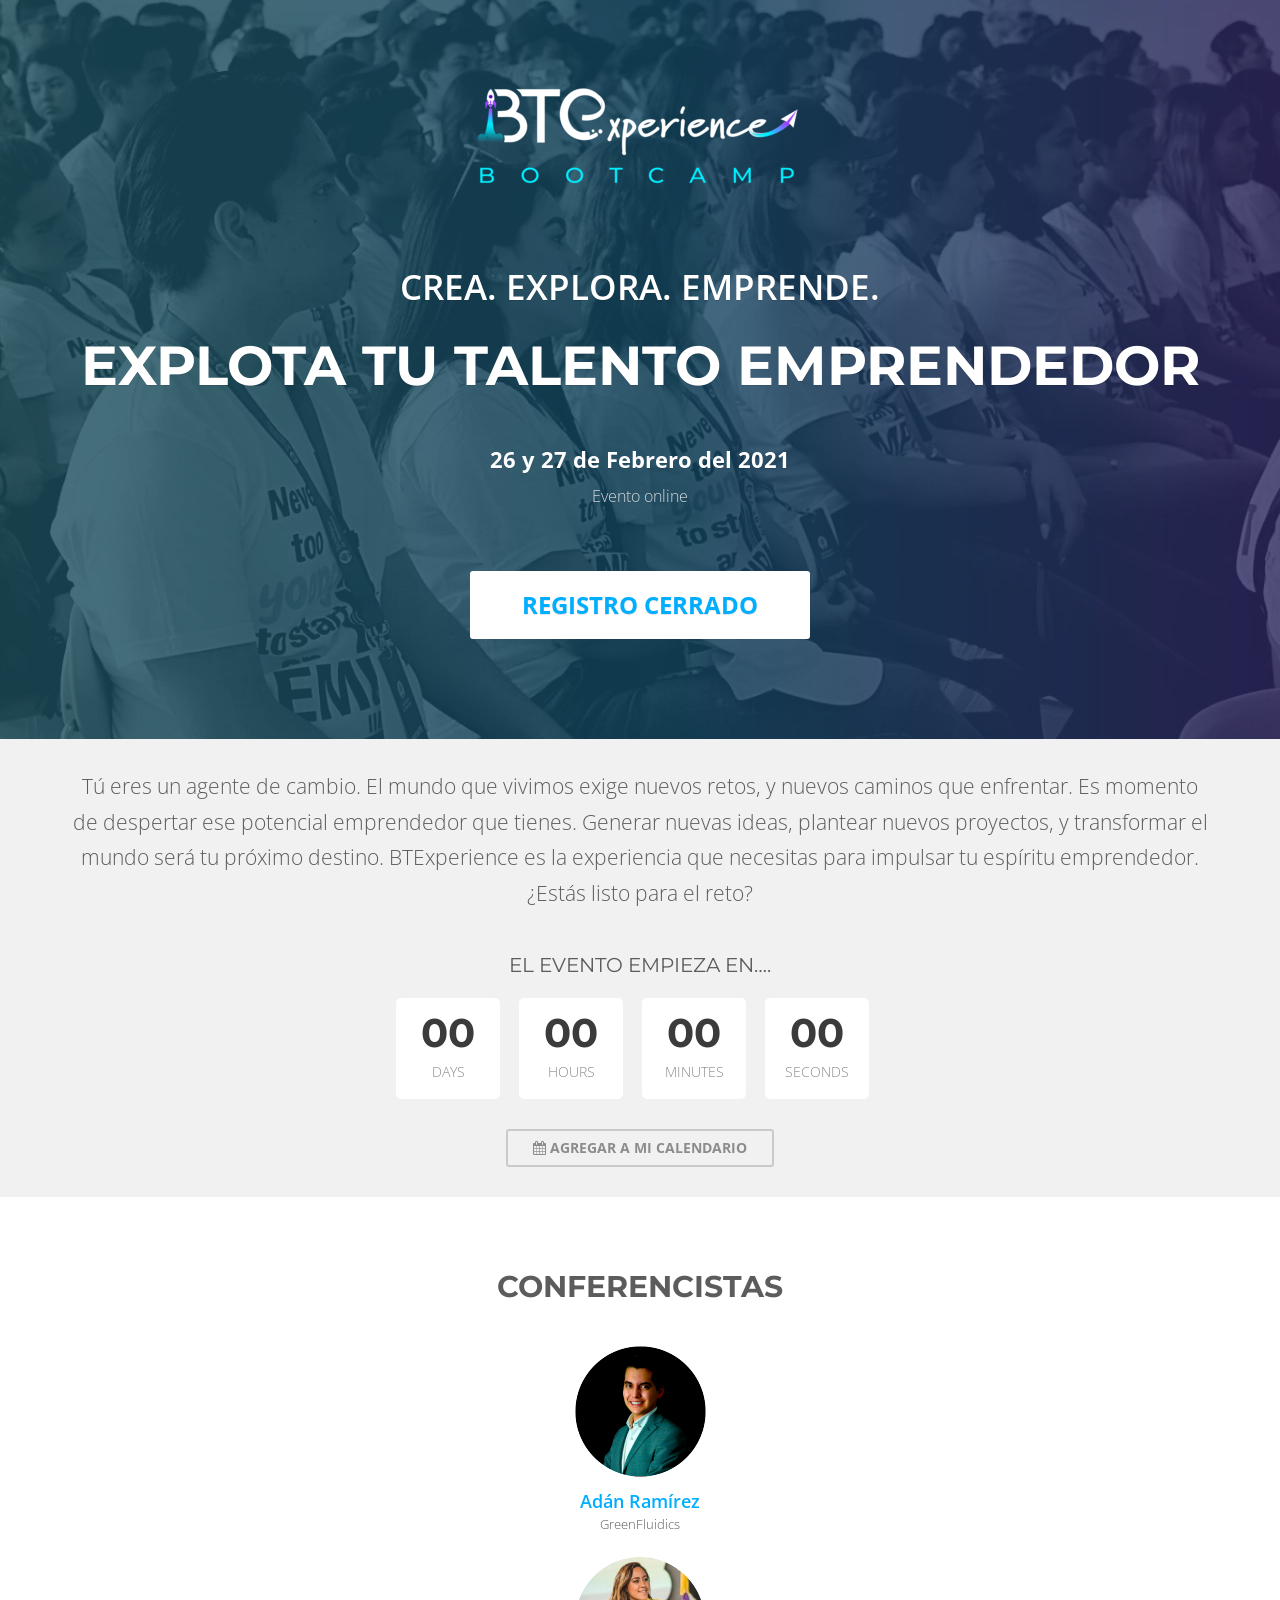
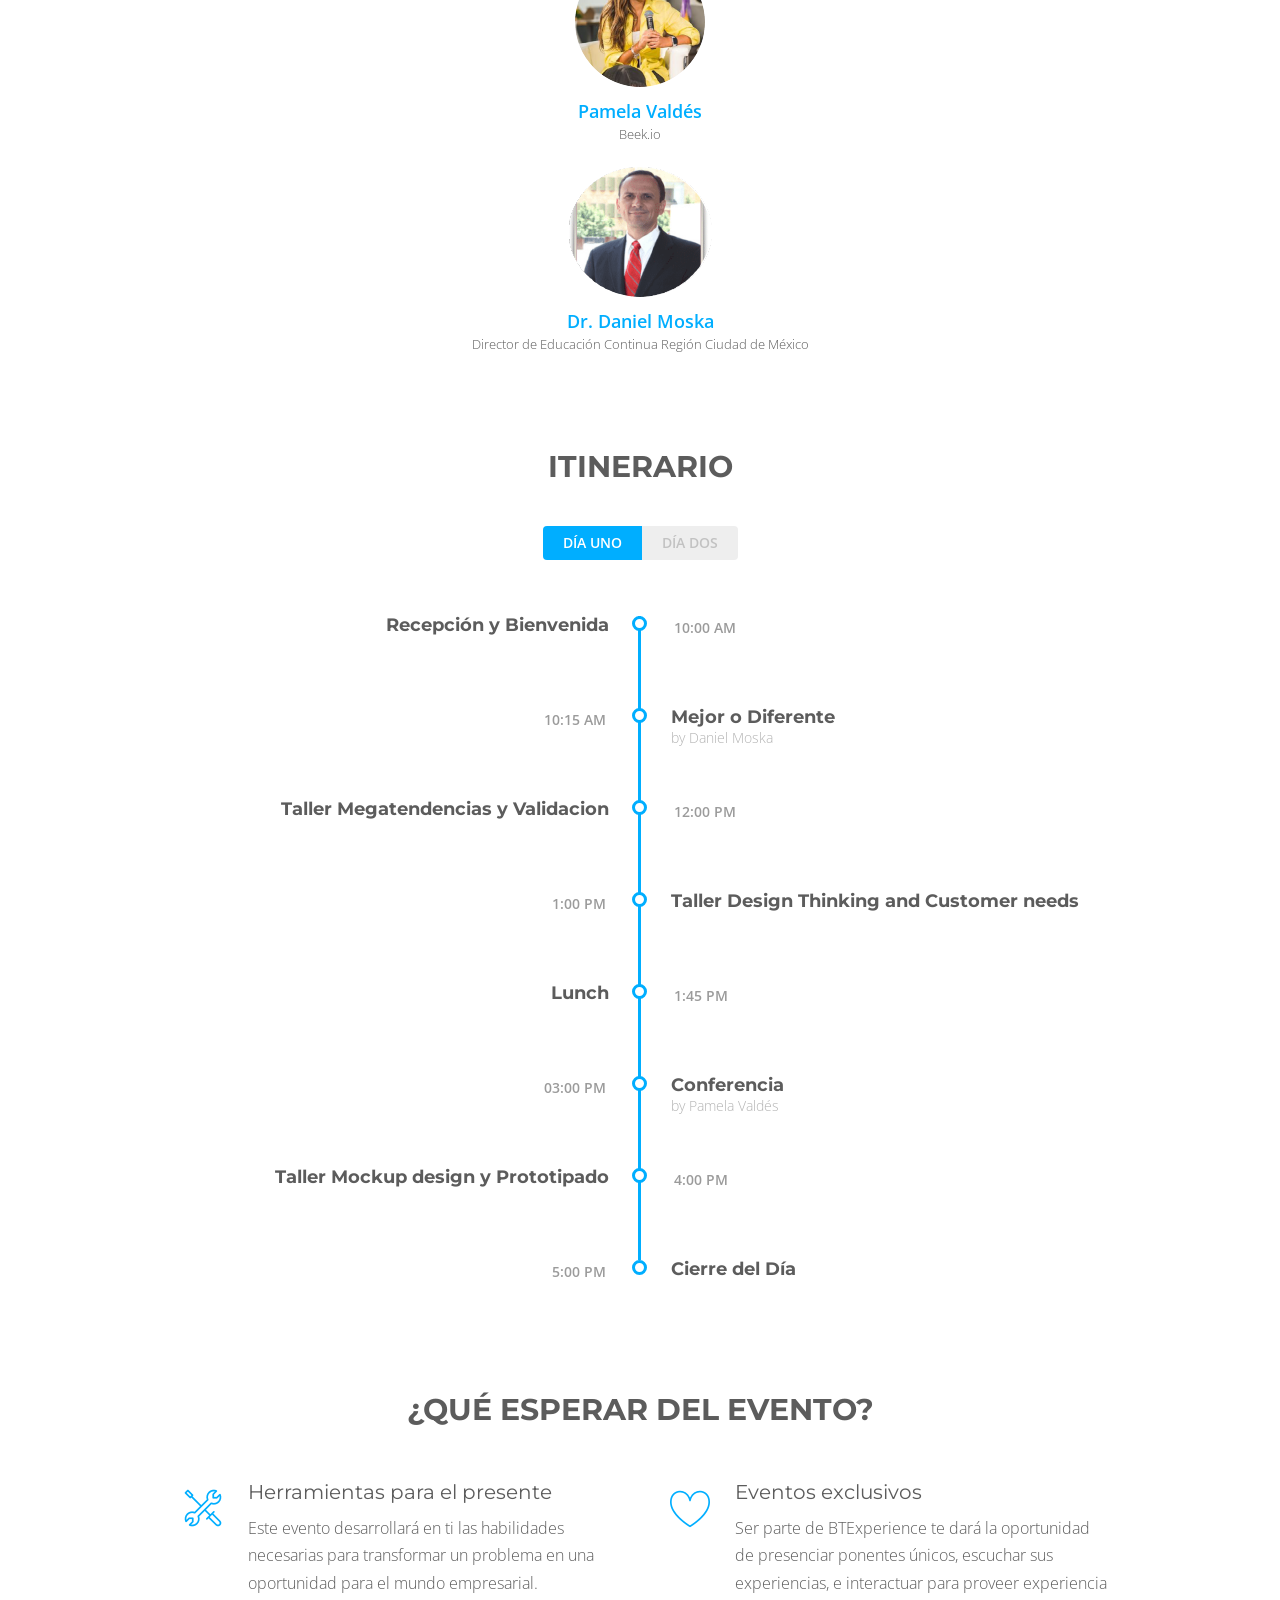
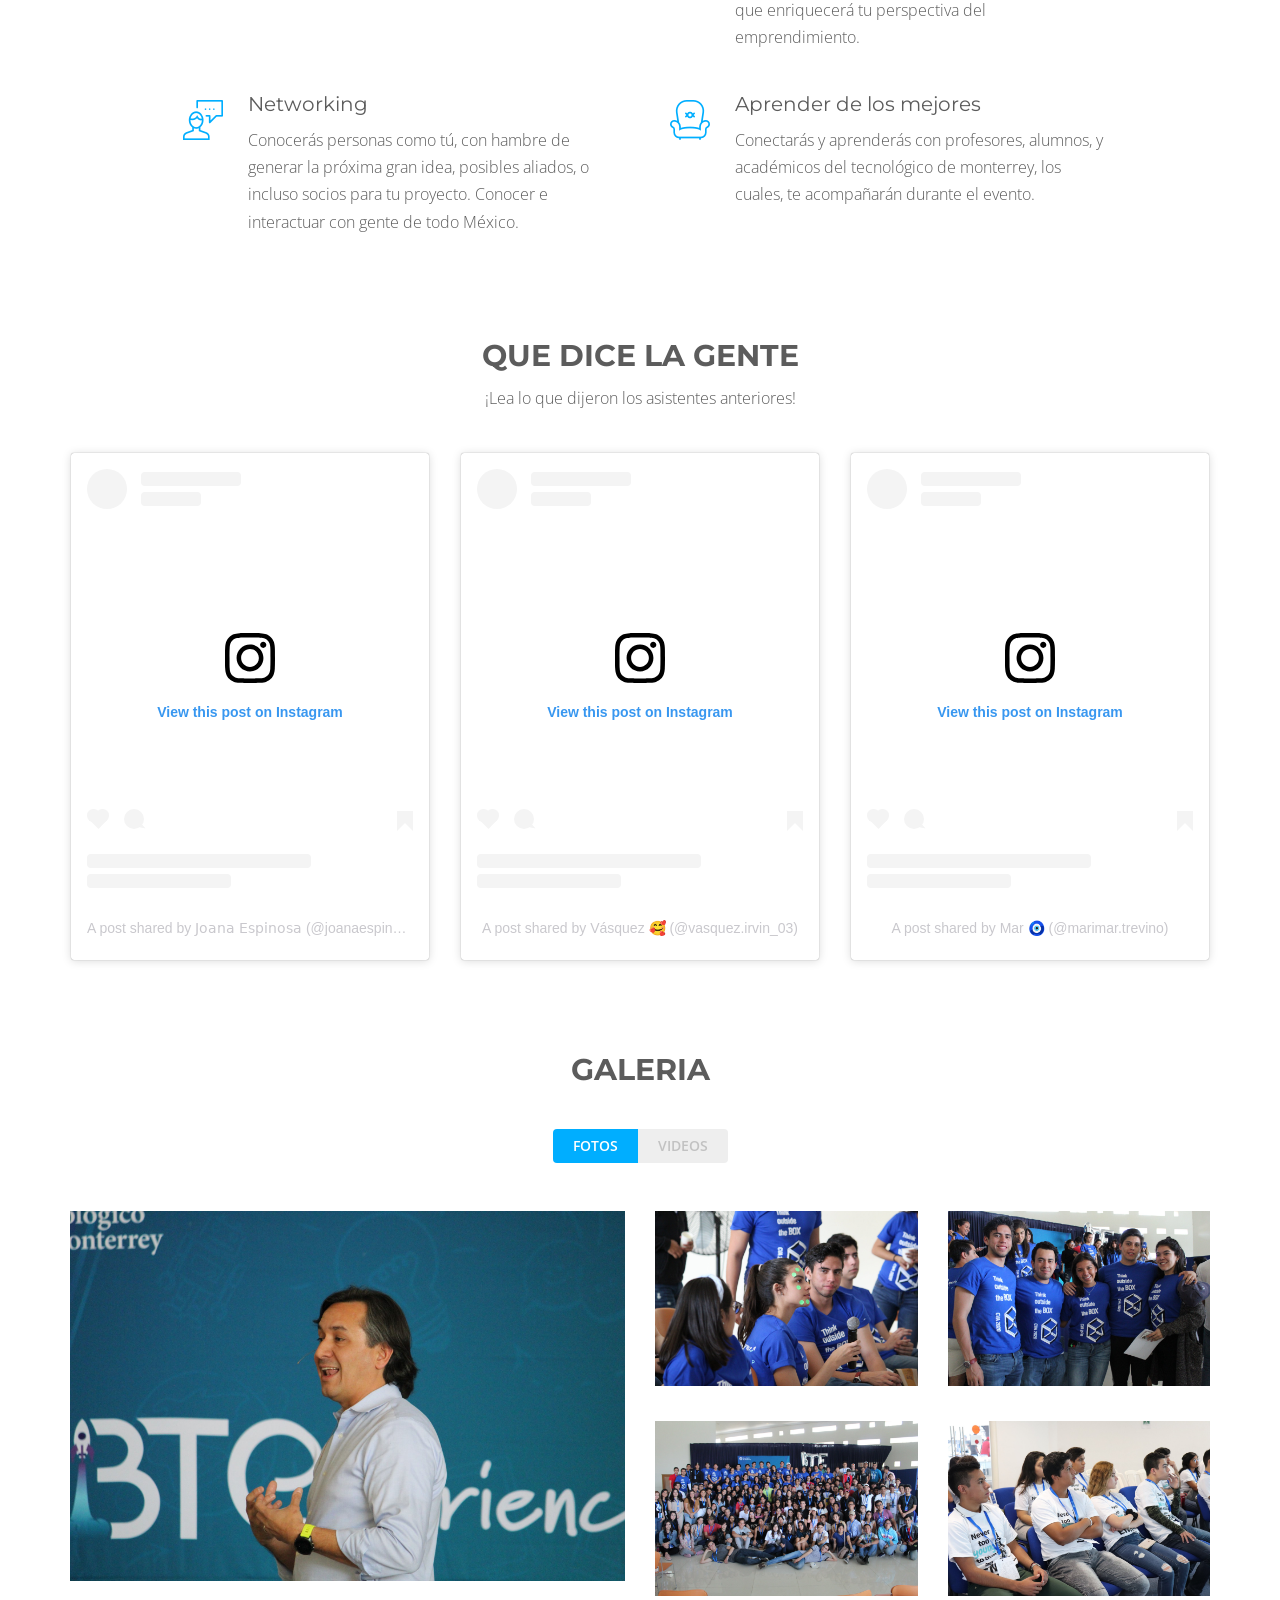
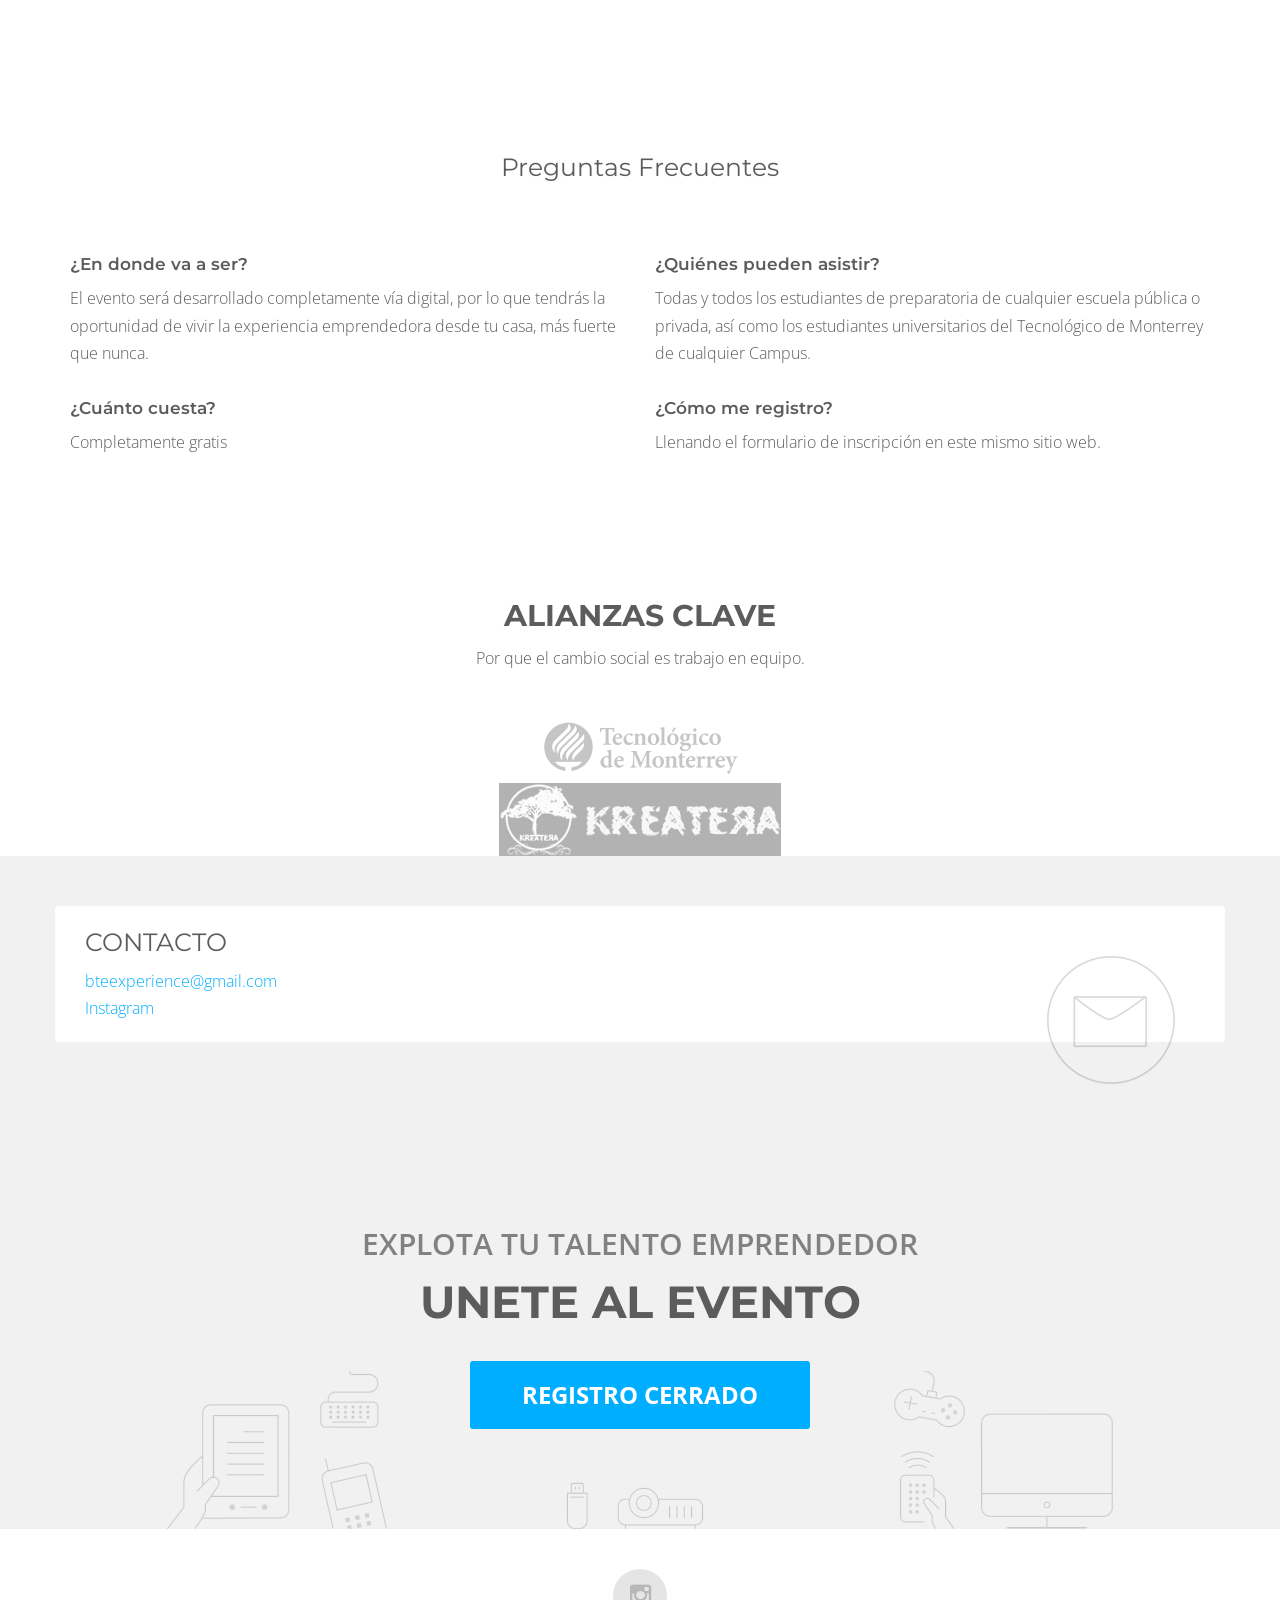
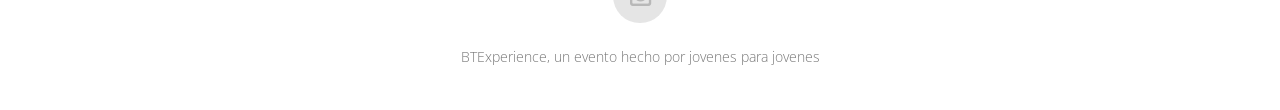
==== commit 8bc525fb: "Registro cerrado" ====
--- a/index.html
+++ b/index.html
@@ -94,7 +94,7 @@
                     <p class="event_where">Evento online</p>
                 </div>
                 <div class="header_bottom-bg">
-                    <a class="btn btn-default btn-xl wow zoomIn" data-wow-delay="0.3s" href="#" data-toggle="modal" data-target="#register-now">Quiero asistir</a>
+                    <a class="btn btn-default btn-xl wow zoomIn" data-wow-delay="0.3s" href="#" data-toggle="modal">Registro Cerrado</a>
                     <!-- <p class="cta_urgency wow fadeIn" data-wow-delay="0.5s"><small>Hurry up, Only few seats</small></p> -->
                 </div>
             </div>
@@ -647,7 +647,7 @@
       <h2 class="headline wow fadeInDown" data-wow-delay="0.1s">UNETE AL EVENTO</h2>
       <div class="footer_bottom-bg">
         <a class="btn btn-success btn-xl wow zoomIn" data-wow-delay="0.3s" href="#" data-toggle="modal"
-          data-target="#register-now">Quiero asistir</a>
+          >Registro Cerrado</a>
       </div>
     </div>
   </section>
